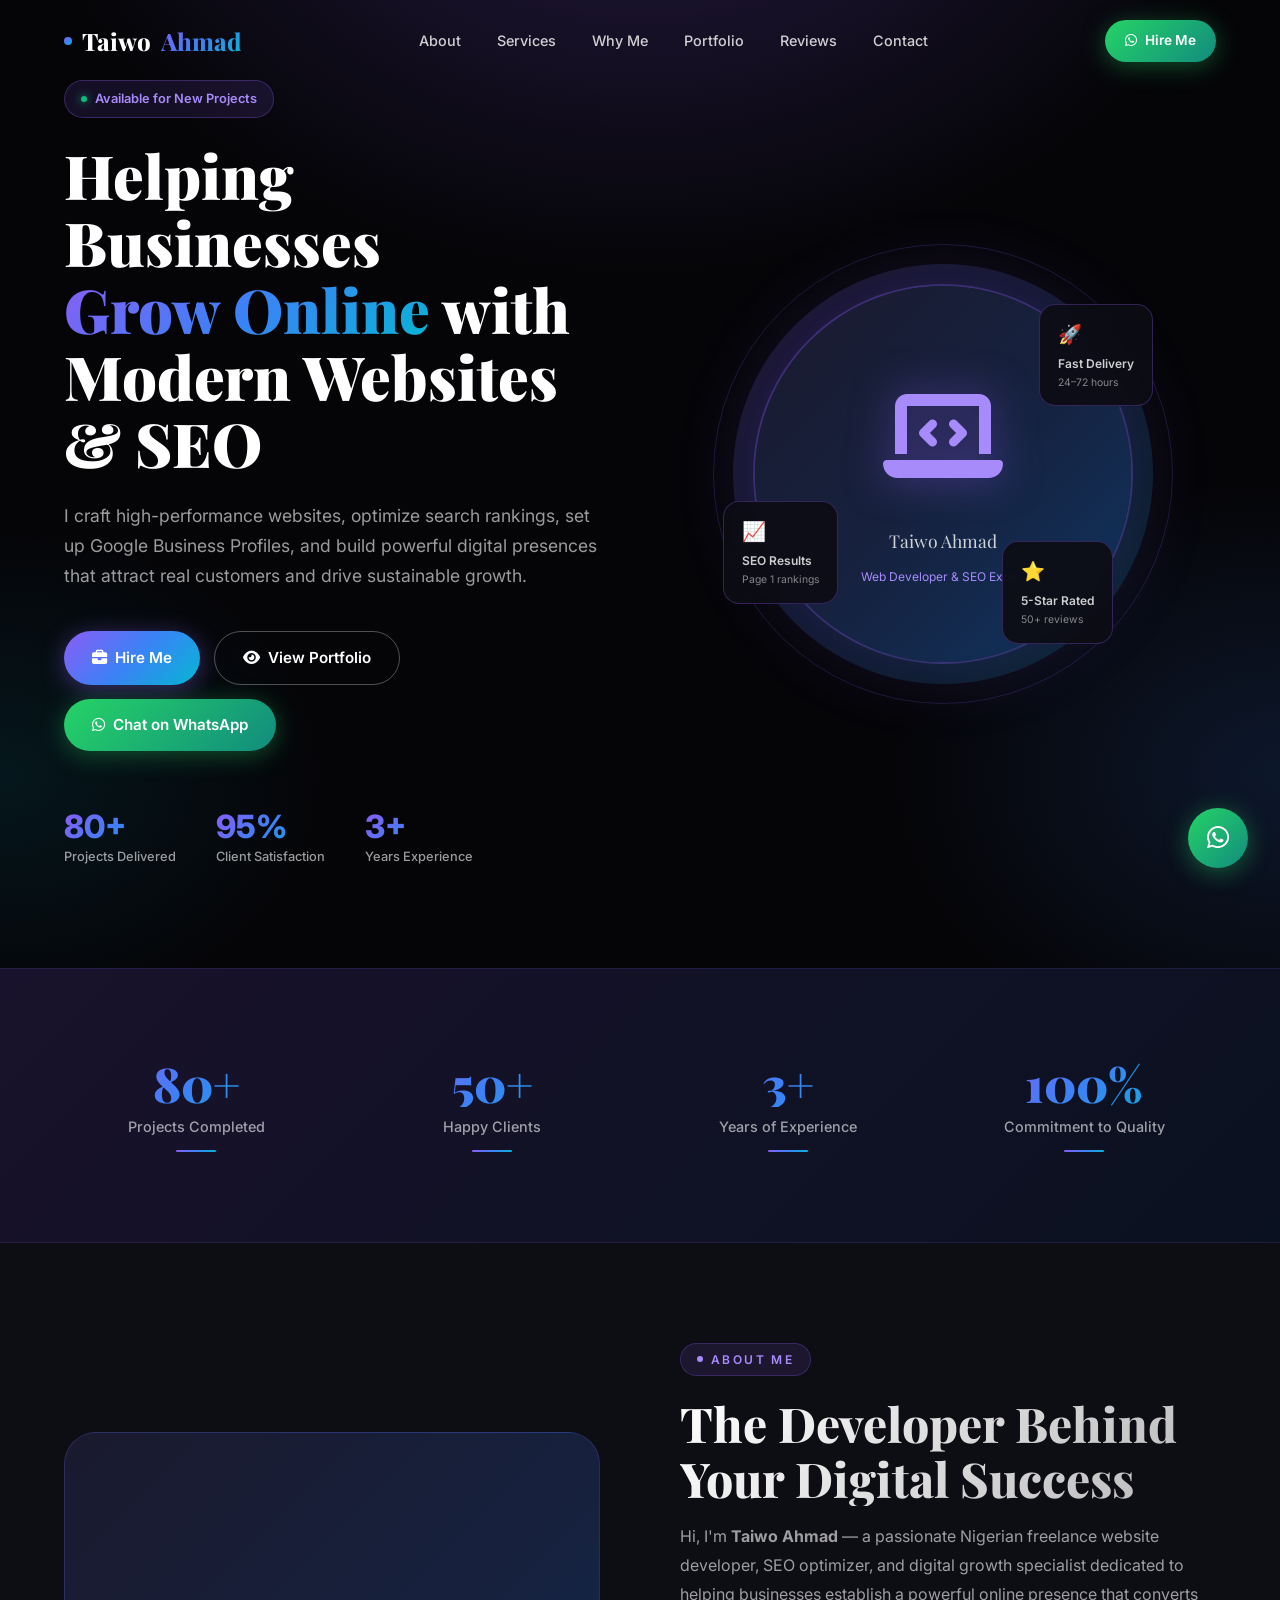
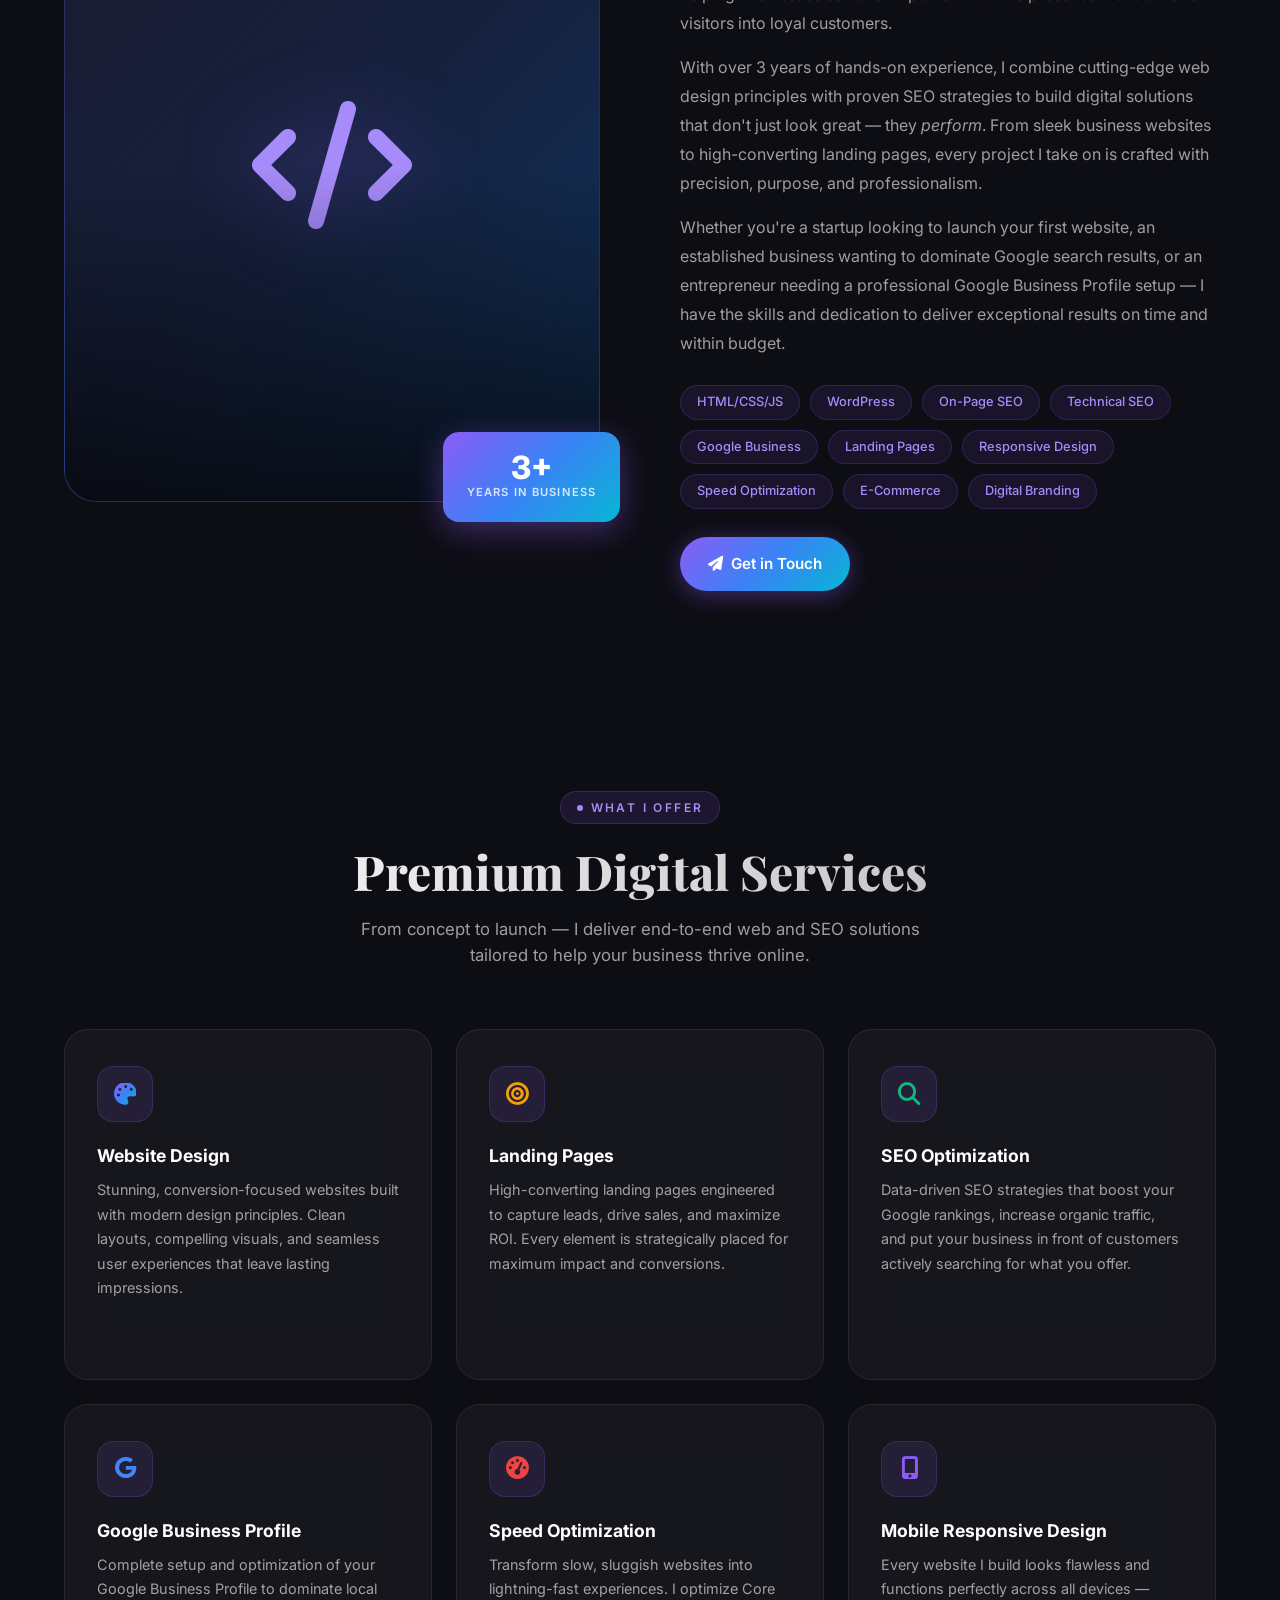
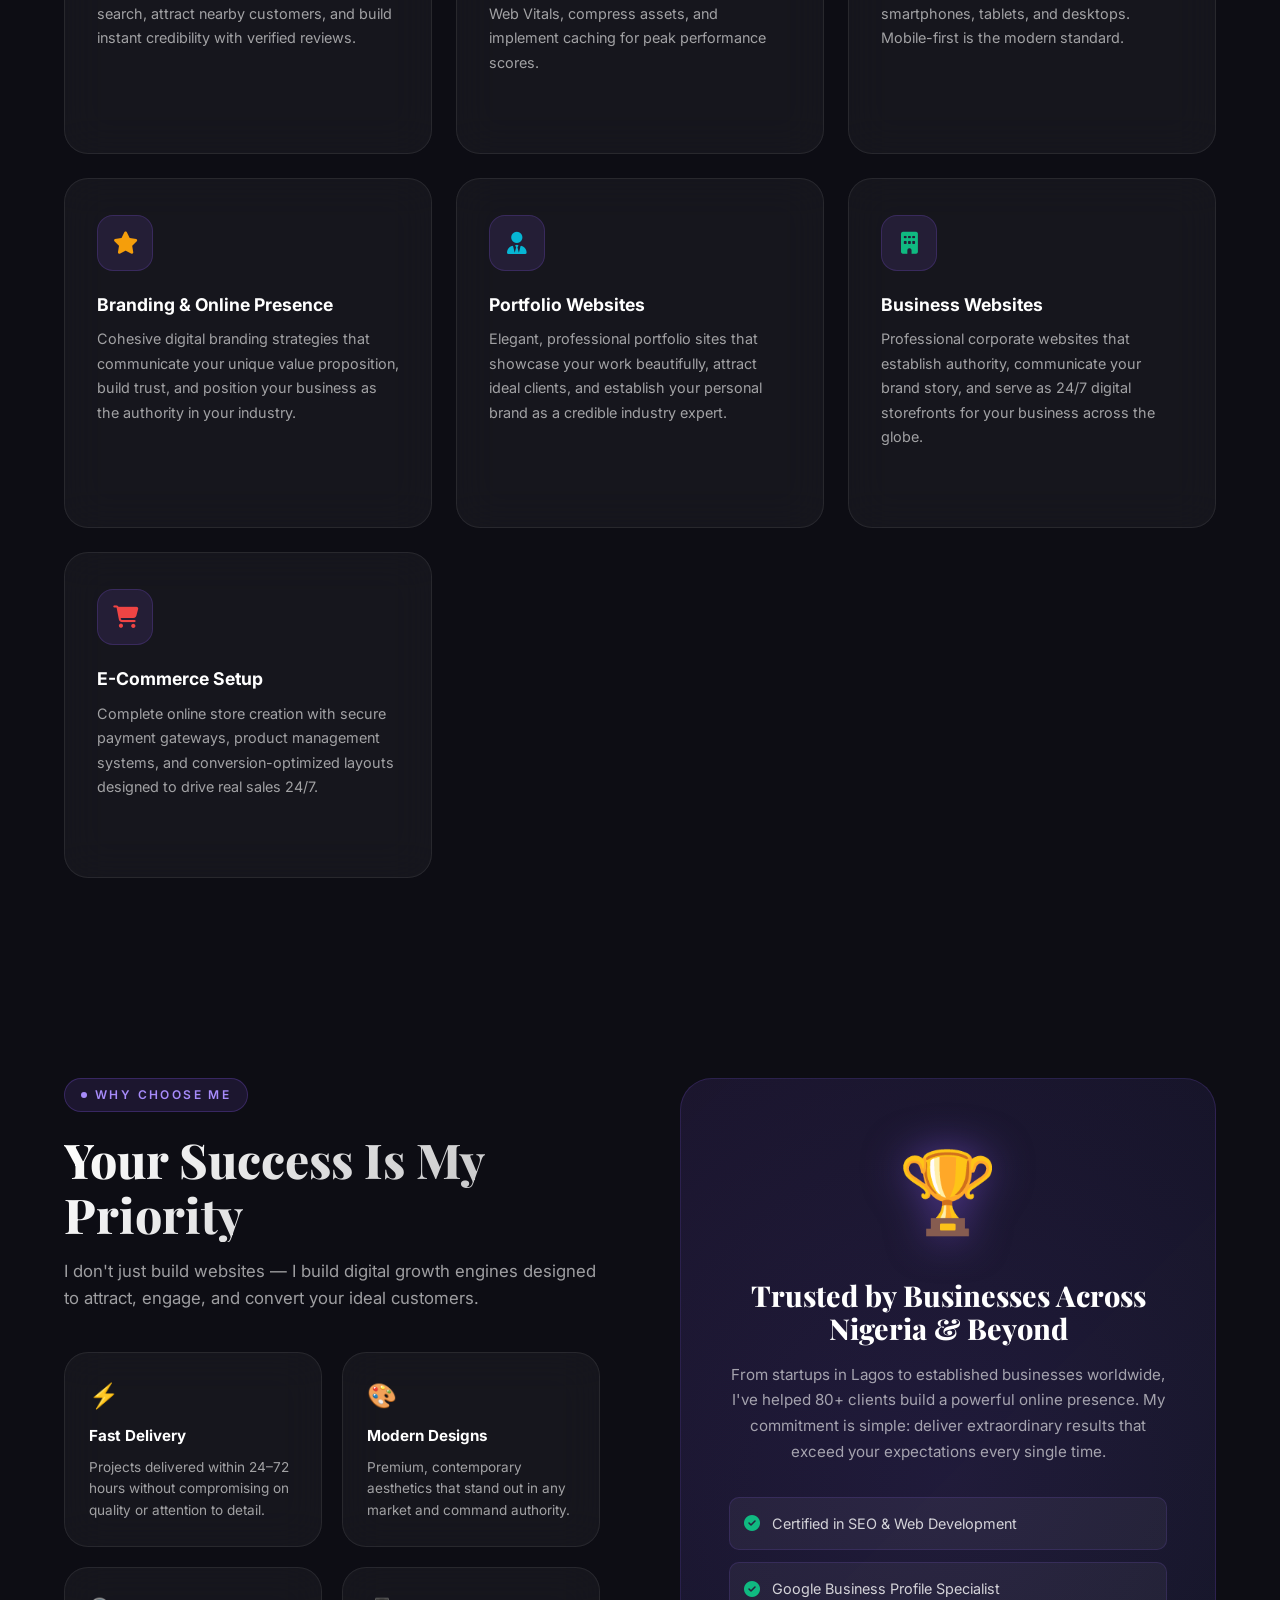
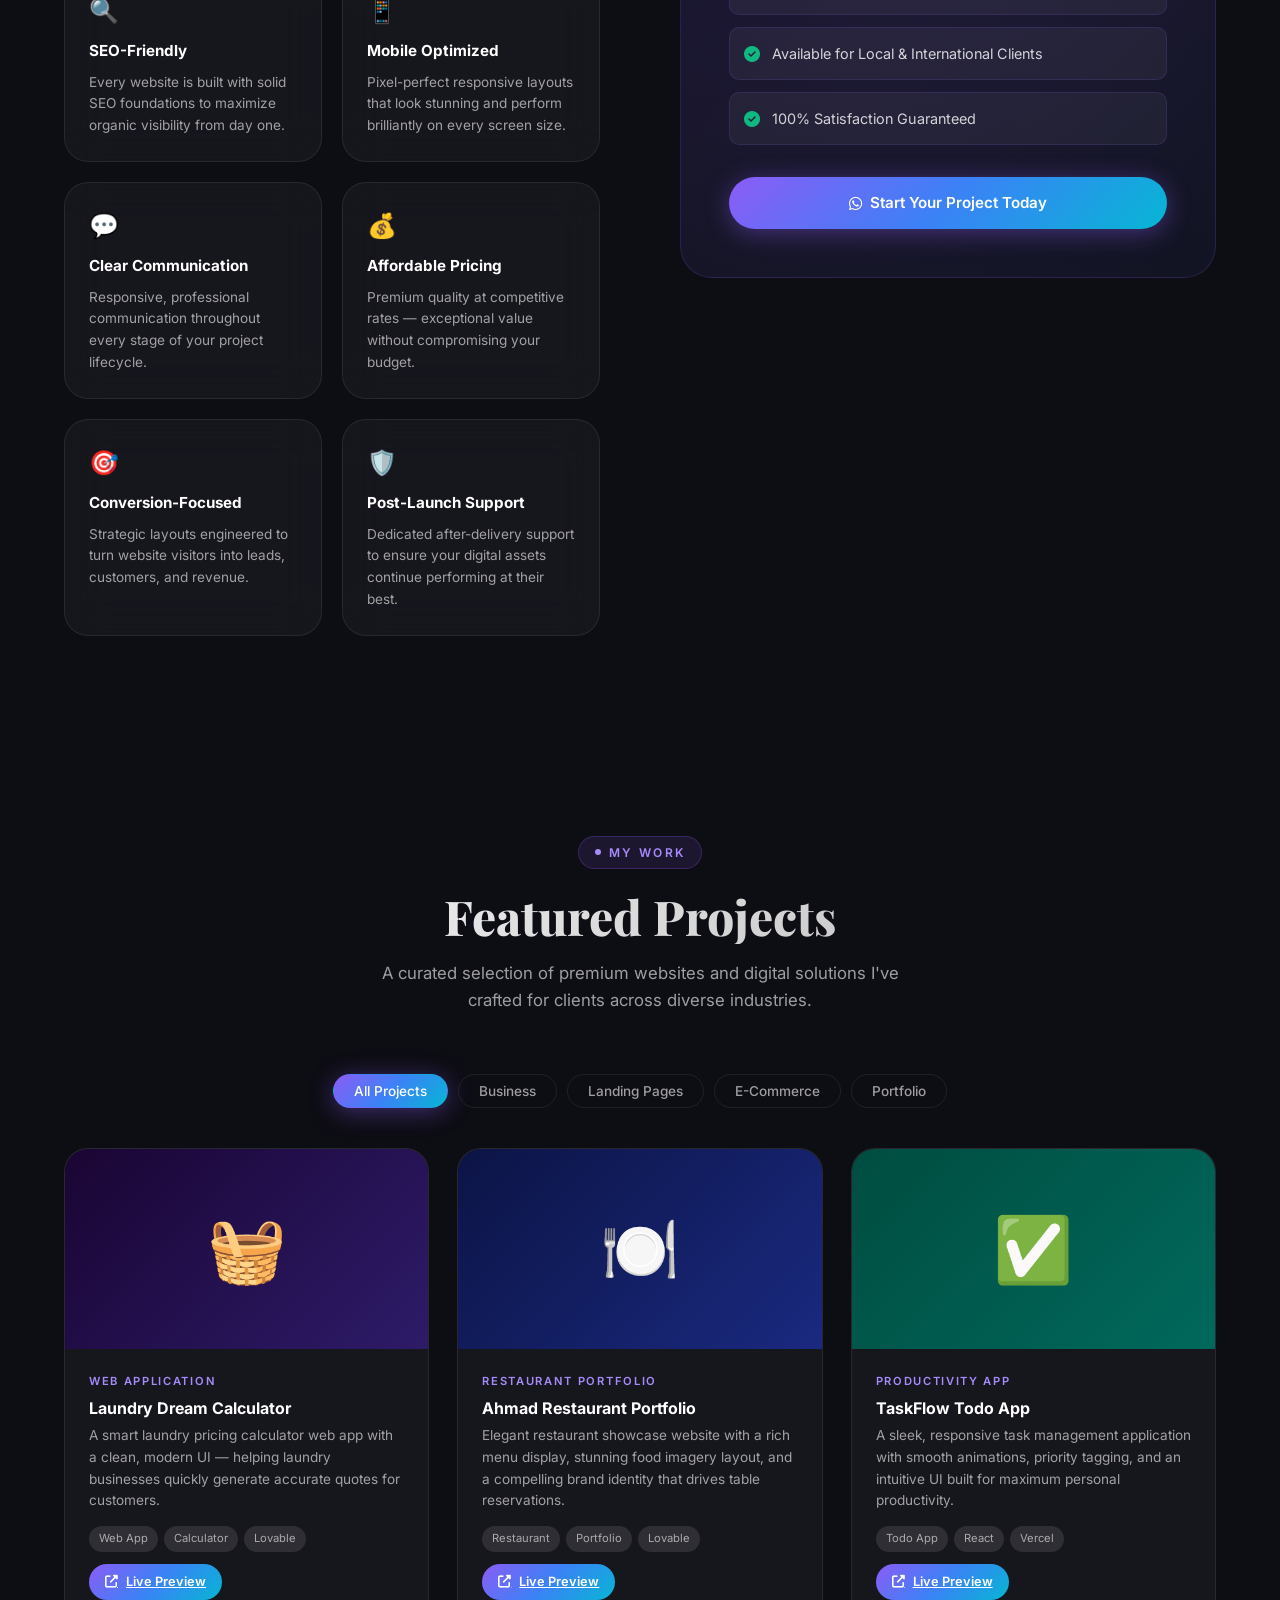
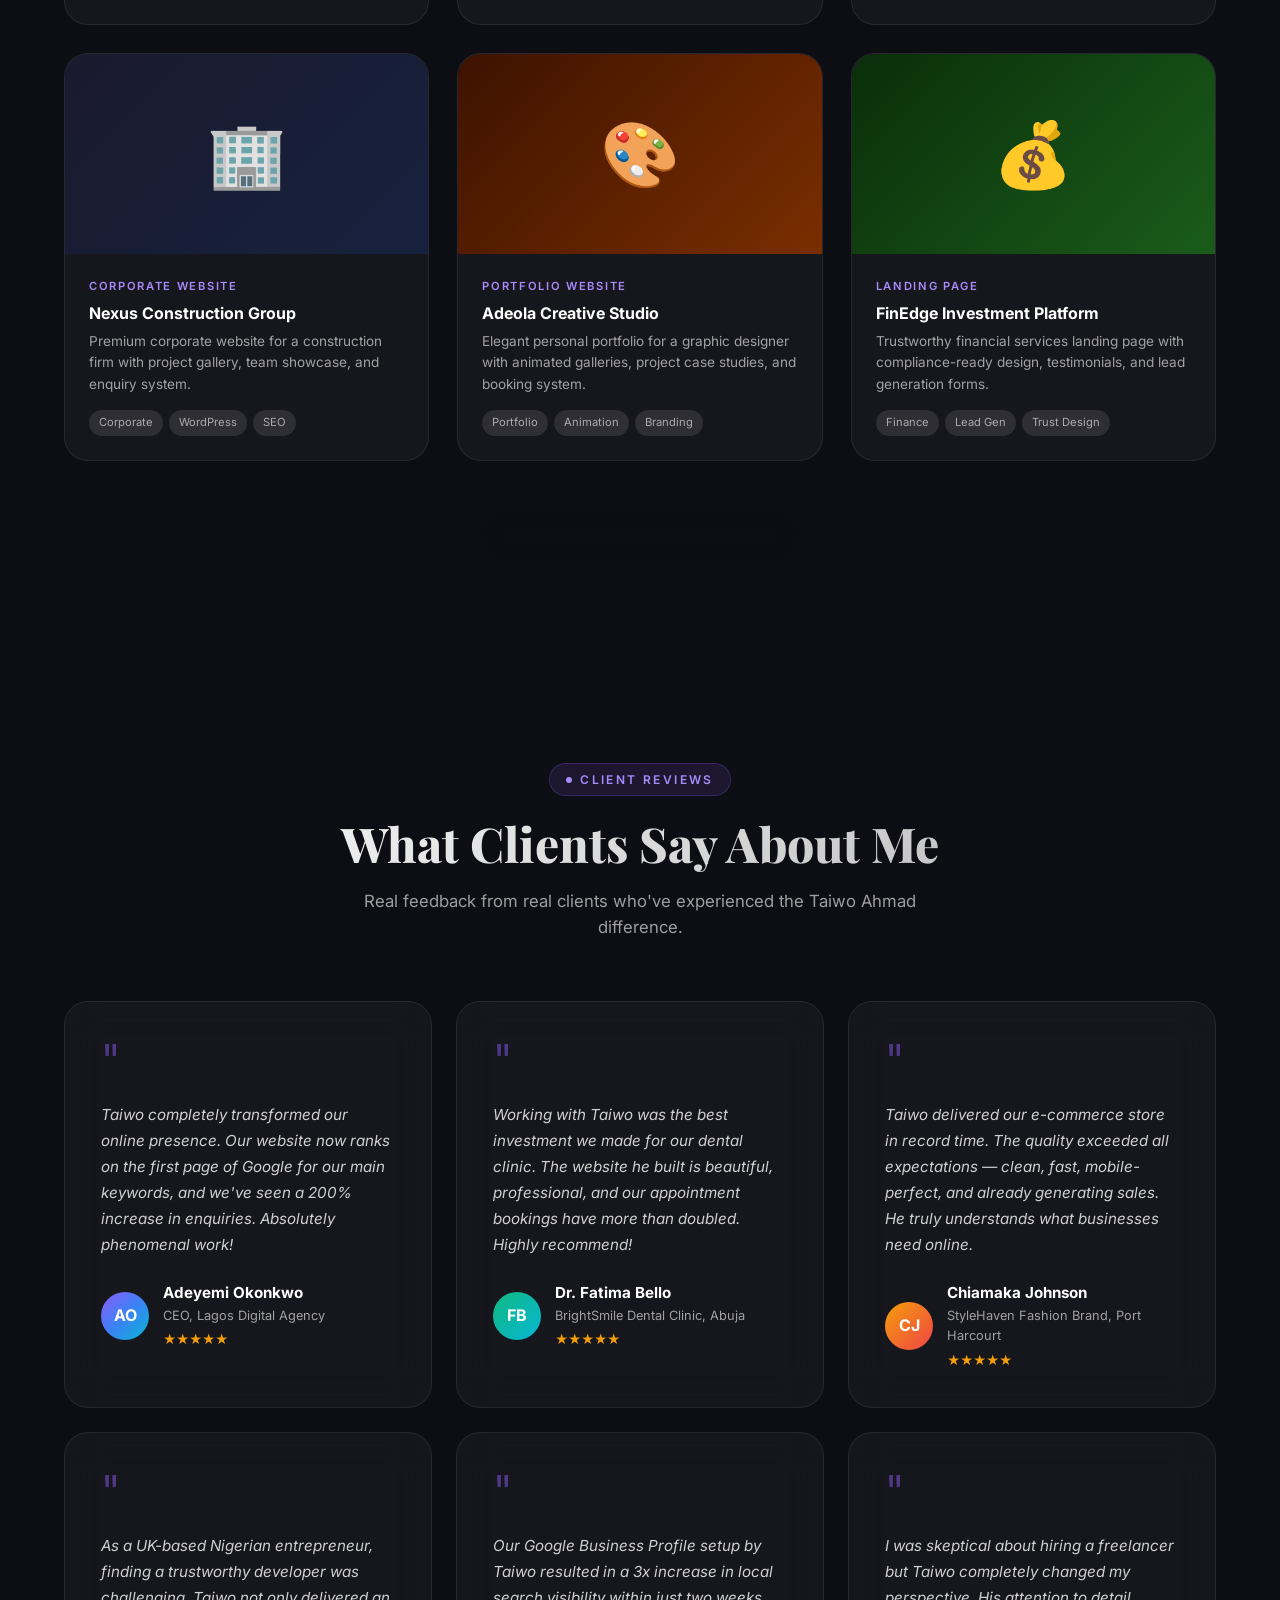
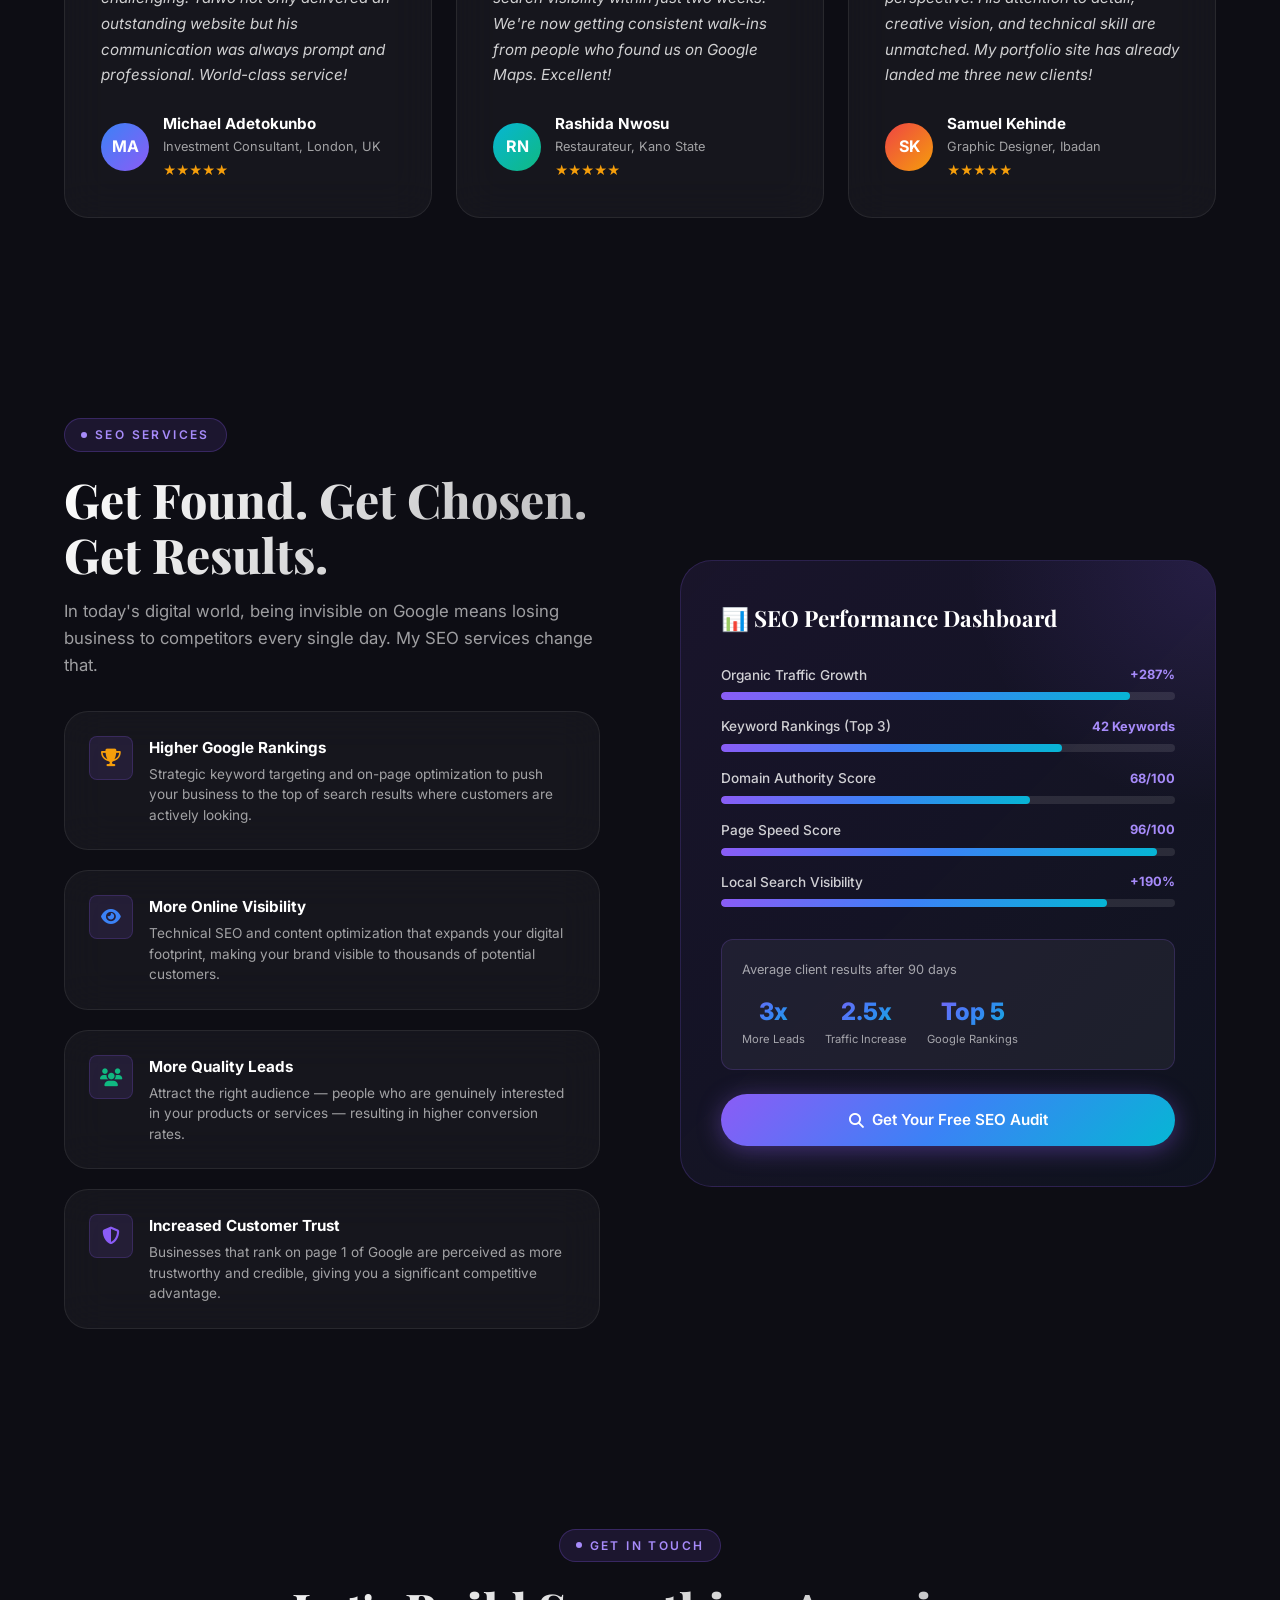
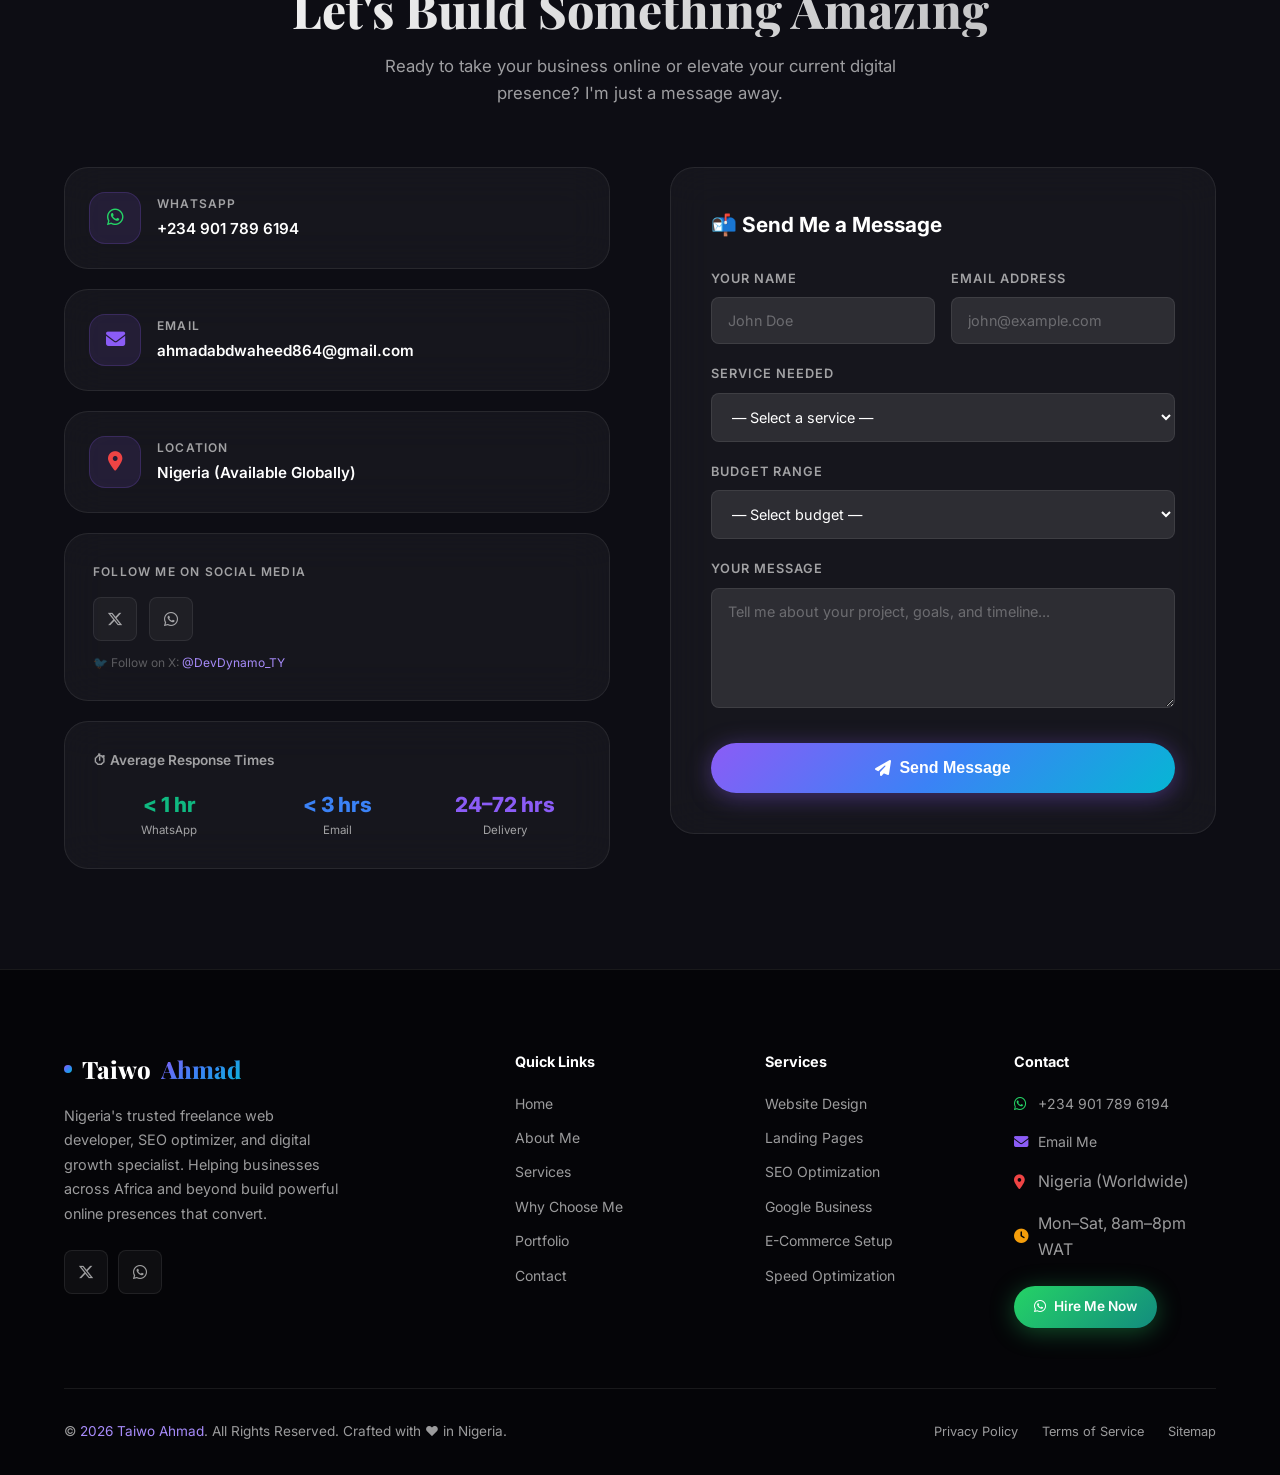
==== index.html @ 31cf9316 "Initial commit: Premium portfolio website for Taiwo Ahmad" ====
<!DOCTYPE html>
<html lang="en">
<head>
  <meta charset="UTF-8" />
  <meta name="viewport" content="width=device-width, initial-scale=1.0" />
  <title>Taiwo Ahmad | Web Developer & SEO Specialist | Nigeria</title>
  <meta name="description" content="Taiwo Ahmad is a professional Nigerian freelance website developer, SEO optimizer, and digital growth specialist helping businesses grow online with modern websites and proven SEO strategies." />
  <meta name="keywords" content="Nigerian web developer, SEO specialist Nigeria, website design Nigeria, Google Business setup, digital marketing Nigeria, freelance web designer, landing page designer" />
  <meta name="author" content="Taiwo Ahmad" />
  <meta property="og:title" content="Taiwo Ahmad | Web Developer & SEO Specialist" />
  <meta property="og:description" content="Helping Businesses Grow Online with Modern Websites & SEO. Expert in web design, SEO optimization, and digital growth." />
  <meta property="og:type" content="website" />
  <meta name="twitter:card" content="summary_large_image" />
  <meta name="twitter:title" content="Taiwo Ahmad | Web Developer & SEO Specialist" />
  <link rel="preconnect" href="https://fonts.googleapis.com" />
  <link rel="preconnect" href="https://fonts.gstatic.com" crossorigin />
  <link href="https://fonts.googleapis.com/css2?family=Inter:wght@300;400;500;600;700;800;900&family=Playfair+Display:wght@700;800;900&display=swap" rel="stylesheet" />
  <link rel="stylesheet" href="https://cdnjs.cloudflare.com/ajax/libs/font-awesome/6.5.0/css/all.min.css" />

  <style>
    /* ===== CSS RESET & VARIABLES ===== */
    *, *::before, *::after { box-sizing: border-box; margin: 0; padding: 0; }

    :root {
      --black: #050508;
      --deep-charcoal: #0d0d14;
      --charcoal: #13131e;
      --card-bg: rgba(255,255,255,0.04);
      --card-border: rgba(255,255,255,0.08);
      --white: #ffffff;
      --white-80: rgba(255,255,255,0.8);
      --white-60: rgba(255,255,255,0.6);
      --white-30: rgba(255,255,255,0.3);
      --white-10: rgba(255,255,255,0.1);
      --purple: #8b5cf6;
      --purple-light: #a78bfa;
      --blue: #3b82f6;
      --blue-light: #60a5fa;
      --cyan: #06b6d4;
      --green: #10b981;
      --gradient-primary: linear-gradient(135deg, #8b5cf6 0%, #3b82f6 50%, #06b6d4 100%);
      --gradient-dark: linear-gradient(135deg, #0d0d14 0%, #13131e 100%);
      --gradient-card: linear-gradient(135deg, rgba(139,92,246,0.1) 0%, rgba(59,130,246,0.05) 100%);
      --shadow-glow: 0 0 40px rgba(139,92,246,0.2);
      --shadow-card: 0 8px 32px rgba(0,0,0,0.4);
      --shadow-btn: 0 4px 24px rgba(139,92,246,0.4);
      --radius-sm: 8px;
      --radius-md: 16px;
      --radius-lg: 24px;
      --radius-xl: 32px;
      --transition: all 0.3s cubic-bezier(0.4,0,0.2,1);
      --transition-slow: all 0.6s cubic-bezier(0.4,0,0.2,1);
    }

    html { scroll-behavior: smooth; overflow-x: hidden; }

    body {
      font-family: 'Inter', sans-serif;
      background-color: var(--black);
      color: var(--white);
      line-height: 1.6;
      overflow-x: hidden;
    }

    ::-webkit-scrollbar { width: 6px; }
    ::-webkit-scrollbar-track { background: var(--black); }
    ::-webkit-scrollbar-thumb { background: var(--purple); border-radius: 3px; }

    h1, h2, h3, h4 { line-height: 1.15; }

    .section-label {
      display: inline-flex; align-items: center; gap: 8px;
      font-size: 0.75rem; font-weight: 600; letter-spacing: 0.2em;
      text-transform: uppercase; color: var(--purple-light);
      background: rgba(139,92,246,0.12); border: 1px solid rgba(139,92,246,0.25);
      padding: 6px 16px; border-radius: 100px; margin-bottom: 20px;
    }
    .section-label::before {
      content: ''; width: 6px; height: 6px; border-radius: 50%;
      background: var(--purple-light); display: inline-block; animation: pulse 2s infinite;
    }

    @keyframes pulse { 0%,100% { opacity: 1; } 50% { opacity: 0.4; } }

    .section-title {
      font-family: 'Playfair Display', serif;
      font-size: clamp(2rem, 4vw, 3rem);
      font-weight: 800;
      background: linear-gradient(135deg, #fff 0%, rgba(255,255,255,0.7) 100%);
      -webkit-background-clip: text; -webkit-text-fill-color: transparent;
      background-clip: text; margin-bottom: 16px;
    }
    .section-subtitle { color: var(--white-60); font-size: 1.05rem; max-width: 560px; }

    .gradient-text {
      background: var(--gradient-primary);
      -webkit-background-clip: text; -webkit-text-fill-color: transparent; background-clip: text;
    }

    .container { max-width: 1200px; margin: 0 auto; padding: 0 24px; }
    section { padding: 100px 0; }

    /* ===== BUTTONS ===== */
    .btn {
      display: inline-flex; align-items: center; gap: 8px;
      padding: 14px 28px; border-radius: 100px; font-weight: 600;
      font-size: 0.95rem; cursor: pointer; border: none;
      text-decoration: none; transition: var(--transition); white-space: nowrap;
    }
    .btn-primary {
      background: var(--gradient-primary); color: var(--white); box-shadow: var(--shadow-btn);
    }
    .btn-primary:hover { transform: translateY(-2px); box-shadow: 0 8px 32px rgba(139,92,246,0.5); }
    .btn-outline {
      background: transparent; color: var(--white);
      border: 1px solid var(--white-30); backdrop-filter: blur(10px);
    }
    .btn-outline:hover { background: var(--white-10); border-color: var(--white-60); transform: translateY(-2px); }
    .btn-whatsapp {
      background: linear-gradient(135deg, #25D366 0%, #128C7E 100%);
      color: var(--white); box-shadow: 0 4px 24px rgba(37,211,102,0.35);
    }
    .btn-whatsapp:hover { transform: translateY(-2px); box-shadow: 0 8px 32px rgba(37,211,102,0.5); }
    .btn-sm { padding: 10px 20px; font-size: 0.85rem; }

    /* ===== GLASSMORPHISM CARD ===== */
    .glass-card {
      background: var(--card-bg);
      border: 1px solid var(--card-border);
      backdrop-filter: blur(20px);
      -webkit-backdrop-filter: blur(20px);
      border-radius: var(--radius-lg);
      transition: var(--transition);
    }
    .glass-card:hover {
      background: rgba(255,255,255,0.07);
      border-color: rgba(139,92,246,0.3);
      box-shadow: 0 8px 40px rgba(0,0,0,0.4), 0 0 0 1px rgba(139,92,246,0.1);
      transform: translateY(-4px);
    }

    /* ===== SCROLL REVEAL ===== */
    .reveal {
      opacity: 0; transform: translateY(40px);
      transition: opacity 0.7s cubic-bezier(0.4,0,0.2,1), transform 0.7s cubic-bezier(0.4,0,0.2,1);
    }
    .reveal.visible { opacity: 1; transform: translateY(0); }
    .reveal-left { opacity: 0; transform: translateX(-40px); transition: opacity 0.7s ease, transform 0.7s ease; }
    .reveal-left.visible { opacity: 1; transform: translateX(0); }
    .reveal-right { opacity: 0; transform: translateX(40px); transition: opacity 0.7s ease, transform 0.7s ease; }
    .reveal-right.visible { opacity: 1; transform: translateX(0); }

    /* ===================================
       NAVIGATION
    =================================== */
    #navbar {
      position: fixed; top: 0; left: 0; right: 0; z-index: 1000;
      transition: var(--transition);
    }
    #navbar.scrolled {
      background: rgba(5,5,8,0.92);
      backdrop-filter: blur(20px); -webkit-backdrop-filter: blur(20px);
      border-bottom: 1px solid var(--card-border);
      box-shadow: 0 4px 32px rgba(0,0,0,0.4);
    }
    .nav-inner {
      display: flex; align-items: center; justify-content: space-between; padding: 20px 0;
    }
    .nav-logo {
      font-family: 'Playfair Display', serif; font-weight: 800;
      font-size: 1.5rem; text-decoration: none; color: var(--white);
      display: flex; align-items: center; gap: 10px;
    }
    .nav-logo span { background: var(--gradient-primary); -webkit-background-clip: text; -webkit-text-fill-color: transparent; background-clip: text; }
    .nav-logo-dot { width: 8px; height: 8px; border-radius: 50%; background: var(--gradient-primary); animation: pulse 2s infinite; flex-shrink: 0; }
    .nav-links { display: flex; align-items: center; gap: 36px; list-style: none; }
    .nav-links a { color: var(--white-80); text-decoration: none; font-weight: 500; font-size: 0.9rem; transition: var(--transition); }
    .nav-links a:hover { color: var(--white); }
    .nav-cta { display: flex; align-items: center; gap: 12px; }
    .hamburger { display: none; flex-direction: column; gap: 5px; cursor: pointer; padding: 4px; background: none; border: none; }
    .hamburger span { display: block; width: 24px; height: 2px; background: var(--white); border-radius: 2px; transition: var(--transition); }
    .mobile-menu {
      display: none; position: fixed; inset: 0; z-index: 999;
      background: rgba(5,5,8,0.98); backdrop-filter: blur(20px);
      flex-direction: column; align-items: center; justify-content: center; gap: 32px;
    }
    .mobile-menu.open { display: flex; }
    .mobile-menu a { color: var(--white); text-decoration: none; font-size: 1.5rem; font-weight: 600; }
    .mobile-menu-close {
      position: absolute; top: 24px; right: 24px; font-size: 1.5rem;
      cursor: pointer; color: var(--white-60); background: none; border: none; color: var(--white-60);
    }

    /* ===================================
       HERO SECTION
    =================================== */
    #hero {
      min-height: 100vh; display: flex; align-items: center;
      position: relative; overflow: hidden; padding-top: 80px;
    }
    .hero-bg {
      position: absolute; inset: 0; z-index: 0;
      background:
        radial-gradient(ellipse 80% 80% at 50% -20%, rgba(139,92,246,0.25) 0%, transparent 60%),
        radial-gradient(ellipse 60% 60% at 100% 80%, rgba(59,130,246,0.15) 0%, transparent 50%),
        radial-gradient(ellipse 50% 50% at 0% 80%, rgba(6,182,212,0.1) 0%, transparent 50%);
    }
    .hero-grid {
      display: grid; grid-template-columns: 1fr 1fr; gap: 60px;
      align-items: center; position: relative; z-index: 1;
    }
    .hero-badge {
      display: inline-flex; align-items: center; gap: 8px;
      background: rgba(139,92,246,0.12); border: 1px solid rgba(139,92,246,0.3);
      border-radius: 100px; padding: 8px 16px; font-size: 0.8rem;
      font-weight: 600; color: var(--purple-light); margin-bottom: 24px;
      animation: fadeInDown 0.8s ease both;
    }
    .hero-badge .dot { width: 6px; height: 6px; border-radius: 50%; background: #10b981; box-shadow: 0 0 8px #10b981; animation: pulse 2s infinite; }
    .hero-title {
      font-family: 'Playfair Display', serif; font-weight: 900;
      font-size: clamp(2.4rem, 5vw, 3.8rem); line-height: 1.1;
      margin-bottom: 24px; animation: fadeInUp 0.8s ease 0.2s both;
    }
    .hero-subtitle {
      color: var(--white-60); font-size: 1.1rem; line-height: 1.7;
      margin-bottom: 40px; animation: fadeInUp 0.8s ease 0.4s both;
    }
    .hero-btns { display: flex; flex-wrap: wrap; gap: 14px; animation: fadeInUp 0.8s ease 0.6s both; }
    .hero-stats { display: flex; gap: 40px; margin-top: 60px; animation: fadeInUp 0.8s ease 0.8s both; }
    .stat-item { text-align: left; }
    .stat-number { font-size: 2rem; font-weight: 800; background: var(--gradient-primary); -webkit-background-clip: text; -webkit-text-fill-color: transparent; background-clip: text; line-height: 1; }
    .stat-label { color: var(--white-60); font-size: 0.8rem; font-weight: 500; margin-top: 4px; }

    .hero-visual { position: relative; display: flex; align-items: center; justify-content: center; animation: fadeInRight 0.8s ease 0.4s both; }
    .hero-avatar-wrap { position: relative; width: 380px; height: 380px; }
    .hero-avatar-ring { position: absolute; inset: -20px; border-radius: 50%; background: var(--gradient-primary); opacity: 0.15; animation: rotate 8s linear infinite; }
    .hero-avatar-ring-2 { position: absolute; inset: -40px; border-radius: 50%; border: 1px solid rgba(139,92,246,0.2); animation: rotate 12s linear infinite reverse; }
    .hero-avatar {
      width: 380px; height: 380px; border-radius: 50%;
      background: var(--gradient-card); border: 2px solid rgba(139,92,246,0.3);
      display: flex; align-items: center; justify-content: center;
      overflow: hidden; position: relative; box-shadow: 0 0 80px rgba(139,92,246,0.2);
    }
    .hero-avatar-inner {
      width: 100%; height: 100%;
      background: linear-gradient(135deg, #1a1a2e 0%, #16213e 50%, #0f3460 100%);
      display: flex; flex-direction: column; align-items: center; justify-content: center; gap: 12px;
    }
    .avatar-icon { font-size: 6rem; color: var(--purple-light); filter: drop-shadow(0 0 20px rgba(139,92,246,0.5)); }
    .avatar-name { font-family: 'Playfair Display', serif; font-size: 1.1rem; color: var(--white-80); text-align: center; }
    .avatar-title-small { font-size: 0.75rem; color: var(--purple-light); }
    .hero-card {
      position: absolute; background: rgba(13,13,20,0.92);
      border: 1px solid rgba(139,92,246,0.3); border-radius: var(--radius-md);
      padding: 14px 18px; backdrop-filter: blur(20px);
    }
    .hero-card-1 { top: 20px; right: -20px; animation: float 3s ease-in-out infinite; }
    .hero-card-2 { bottom: 60px; left: -30px; animation: float 3s ease-in-out infinite 1s; }
    .hero-card-3 { bottom: 20px; right: 20px; animation: float 3s ease-in-out infinite 0.5s; }
    .hero-card-icon { font-size: 1.2rem; margin-bottom: 4px; }
    .hero-card-text { font-size: 0.75rem; font-weight: 600; color: var(--white-80); }
    .hero-card-sub { font-size: 0.65rem; color: rgba(255,255,255,0.5); margin-top: 2px; }

    @keyframes rotate { from { transform: rotate(0deg); } to { transform: rotate(360deg); } }
    @keyframes float { 0%,100% { transform: translateY(0); } 50% { transform: translateY(-10px); } }
    @keyframes fadeInDown { from { opacity: 0; transform: translateY(-20px); } to { opacity: 1; transform: translateY(0); } }
    @keyframes fadeInUp { from { opacity: 0; transform: translateY(20px); } to { opacity: 1; transform: translateY(0); } }
    @keyframes fadeInRight { from { opacity: 0; transform: translateX(30px); } to { opacity: 1; transform: translateX(0); } }

    /* ===================================
       ABOUT SECTION
    =================================== */
    #about { background: var(--deep-charcoal); }
    .about-grid { display: grid; grid-template-columns: 1fr 1fr; gap: 80px; align-items: center; }
    .about-image-wrap { position: relative; }
    .about-image {
      width: 100%; aspect-ratio: 4/5; border-radius: var(--radius-xl);
      background: linear-gradient(135deg, #1a1a2e 0%, #16213e 50%, #0f3460 100%);
      border: 1px solid rgba(139,92,246,0.2);
      display: flex; align-items: center; justify-content: center;
      position: relative; overflow: hidden;
    }
    .about-image-icon { font-size: 8rem; color: var(--purple-light); filter: drop-shadow(0 0 40px rgba(139,92,246,0.4)); }
    .about-image-overlay { position: absolute; inset: 0; background: linear-gradient(to top, rgba(5,5,8,0.8) 0%, transparent 50%); }
    .about-floating-badge {
      position: absolute; bottom: -20px; right: -20px;
      background: var(--gradient-primary); border-radius: var(--radius-md);
      padding: 20px 24px; text-align: center; box-shadow: 0 8px 32px rgba(139,92,246,0.4);
    }
    .about-floating-badge .num { font-size: 2rem; font-weight: 800; color: #fff; line-height: 1; }
    .about-floating-badge .lbl { font-size: 0.7rem; font-weight: 600; color: rgba(255,255,255,0.8); text-transform: uppercase; letter-spacing: 0.1em; }
    .about-text { color: var(--white-60); font-size: 1rem; line-height: 1.8; margin-bottom: 16px; }
    .about-skills { display: flex; flex-wrap: wrap; gap: 10px; margin: 28px 0; }
    .skill-tag {
      background: rgba(139,92,246,0.1); border: 1px solid rgba(139,92,246,0.2);
      color: var(--purple-light); font-size: 0.8rem; font-weight: 500;
      padding: 6px 16px; border-radius: 100px; transition: var(--transition);
    }
    .skill-tag:hover { background: rgba(139,92,246,0.2); }

    /* ===================================
       SERVICES SECTION
    =================================== */
    #services {}
    .services-header { text-align: center; margin-bottom: 60px; }
    .services-header .section-subtitle { margin: 0 auto; }
    .services-grid { display: grid; grid-template-columns: repeat(auto-fill, minmax(300px, 1fr)); gap: 24px; }
    .service-card { padding: 36px 32px; position: relative; overflow: hidden; cursor: default; }
    .service-card::before { content: ''; position: absolute; top: 0; left: 0; right: 0; height: 2px; background: var(--gradient-primary); opacity: 0; transition: var(--transition); }
    .service-card:hover::before { opacity: 1; }
    .service-icon {
      width: 56px; height: 56px; border-radius: var(--radius-md);
      background: rgba(139,92,246,0.12); border: 1px solid rgba(139,92,246,0.2);
      display: flex; align-items: center; justify-content: center;
      font-size: 1.4rem; margin-bottom: 24px; transition: var(--transition);
    }
    .service-card:hover .service-icon { background: rgba(139,92,246,0.25); transform: scale(1.1); }
    .service-title { font-size: 1.1rem; font-weight: 700; margin-bottom: 12px; }
    .service-desc { color: var(--white-60); font-size: 0.9rem; line-height: 1.7; }
    .service-arrow { margin-top: 20px; font-size: 0.85rem; color: var(--purple-light); display: flex; align-items: center; gap: 6px; opacity: 0; transition: var(--transition); transform: translateX(-8px); }
    .service-card:hover .service-arrow { opacity: 1; transform: translateX(0); }

    /* ===================================
       WHY CHOOSE ME
    =================================== */
    #why { background: var(--deep-charcoal); }
    .why-grid { display: grid; grid-template-columns: 1fr 1fr; gap: 80px; align-items: start; }
    .why-features { display: grid; grid-template-columns: 1fr 1fr; gap: 20px; }
    .why-feature { padding: 24px; display: flex; flex-direction: column; gap: 12px; }
    .why-feature-icon { font-size: 1.5rem; }
    .why-feature-title { font-size: 0.95rem; font-weight: 700; }
    .why-feature-desc { color: var(--white-60); font-size: 0.85rem; line-height: 1.6; }
    .why-big-card {
      background: var(--gradient-card); border: 1px solid rgba(139,92,246,0.2);
      border-radius: var(--radius-xl); padding: 48px; text-align: center;
      position: relative; overflow: hidden;
    }
    .why-big-card::before { content: ''; position: absolute; top: -50%; left: -50%; width: 200%; height: 200%; background: radial-gradient(circle, rgba(139,92,246,0.1) 0%, transparent 60%); animation: rotate 10s linear infinite; }
    .why-big-icon { font-size: 5rem; margin-bottom: 24px; position: relative; z-index: 1; filter: drop-shadow(0 0 20px rgba(139,92,246,0.5)); }
    .why-big-title { font-family: 'Playfair Display', serif; font-size: 1.8rem; font-weight: 800; margin-bottom: 16px; position: relative; z-index: 1; }
    .why-big-text { color: var(--white-60); font-size: 0.95rem; line-height: 1.7; position: relative; z-index: 1; }
    .trust-check { display: flex; align-items: center; gap: 12px; padding: 14px; background: rgba(255,255,255,0.05); border-radius: 10px; border: 1px solid rgba(139,92,246,0.15); }
    .trust-check span { font-size: 0.9rem; color: var(--white-80); }

    /* ===================================
       COUNTERS
    =================================== */
    #counters {
      background: linear-gradient(135deg, rgba(139,92,246,0.15) 0%, rgba(59,130,246,0.1) 100%);
      border-top: 1px solid rgba(139,92,246,0.15); border-bottom: 1px solid rgba(139,92,246,0.15);
      padding: 70px 0;
    }
    .counters-grid { display: grid; grid-template-columns: repeat(4, 1fr); gap: 32px; text-align: center; }
    .counter-item { padding: 20px; }
    .counter-number { font-family: 'Playfair Display', serif; font-size: 3rem; font-weight: 900; background: var(--gradient-primary); -webkit-background-clip: text; -webkit-text-fill-color: transparent; background-clip: text; line-height: 1; }
    .counter-label { color: var(--white-60); font-size: 0.9rem; margin-top: 8px; font-weight: 500; }
    .counter-divider { width: 40px; height: 2px; background: var(--gradient-primary); margin: 12px auto 0; border-radius: 2px; }

    /* ===================================
       PORTFOLIO SECTION
    =================================== */
    #portfolio {}
    .portfolio-header { text-align: center; margin-bottom: 60px; }
    .portfolio-header .section-subtitle { margin: 0 auto; }
    .portfolio-filter { display: flex; flex-wrap: wrap; gap: 10px; justify-content: center; margin-bottom: 40px; }
    .filter-btn { padding: 8px 20px; border-radius: 100px; font-size: 0.85rem; font-weight: 500; cursor: pointer; border: 1px solid var(--card-border); background: transparent; color: var(--white-60); transition: var(--transition); font-family: 'Inter', sans-serif; }
    .filter-btn.active, .filter-btn:hover { background: var(--gradient-primary); color: var(--white); border-color: transparent; box-shadow: var(--shadow-btn); }
    .portfolio-grid { display: grid; grid-template-columns: repeat(auto-fill, minmax(340px, 1fr)); gap: 28px; }
    .portfolio-card { border-radius: var(--radius-lg); overflow: hidden; border: 1px solid var(--card-border); background: var(--card-bg); transition: var(--transition); cursor: pointer; }
    .portfolio-card:hover { transform: translateY(-6px); border-color: rgba(139,92,246,0.3); box-shadow: 0 16px 48px rgba(0,0,0,0.5); }
    .portfolio-thumb { width: 100%; height: 200px; position: relative; overflow: hidden; }
    .portfolio-thumb-inner { width: 100%; height: 100%; display: flex; align-items: center; justify-content: center; font-size: 4rem; position: relative; }
    .portfolio-overlay { position: absolute; inset: 0; background: rgba(5,5,8,0.8); display: flex; align-items: center; justify-content: center; opacity: 0; transition: var(--transition); }
    .portfolio-card:hover .portfolio-overlay { opacity: 1; }
    .portfolio-view-btn { background: var(--gradient-primary); color: var(--white); padding: 10px 24px; border-radius: 100px; font-weight: 600; font-size: 0.85rem; display: flex; align-items: center; gap: 8px; }
    .portfolio-info { padding: 24px; }
    .portfolio-cat { font-size: 0.7rem; font-weight: 600; letter-spacing: 0.15em; text-transform: uppercase; color: var(--purple-light); margin-bottom: 8px; }
    .portfolio-name { font-size: 1rem; font-weight: 700; margin-bottom: 8px; }
    .portfolio-desc { color: var(--white-60); font-size: 0.85rem; }
    .portfolio-tags { display: flex; flex-wrap: wrap; gap: 6px; margin-top: 14px; }
    .portfolio-tag { font-size: 0.7rem; padding: 4px 10px; background: var(--white-10); border-radius: 100px; color: var(--white-60); }
    .pc-purple { background: linear-gradient(135deg, #1a0533 0%, #2d1b69 100%); }
    .pc-blue { background: linear-gradient(135deg, #0c1445 0%, #1a2980 100%); }
    .pc-teal { background: linear-gradient(135deg, #004d40 0%, #00695c 100%); }
    .pc-dark { background: linear-gradient(135deg, #1a1a2e 0%, #16213e 100%); }
    .pc-orange { background: linear-gradient(135deg, #3d1200 0%, #7a2e00 100%); }
    .pc-green { background: linear-gradient(135deg, #0a2e0a 0%, #1a5c1a 100%); }

    /* ===================================
       TESTIMONIALS
    =================================== */
    #testimonials { background: var(--deep-charcoal); }
    .testimonials-header { text-align: center; margin-bottom: 60px; }
    .testimonials-grid { display: grid; grid-template-columns: repeat(auto-fill, minmax(320px, 1fr)); gap: 24px; }
    .testimonial-card { padding: 36px; position: relative; }
    .testimonial-quote { font-size: 3rem; color: var(--purple); line-height: 1; margin-bottom: 16px; opacity: 0.5; }
    .testimonial-text { color: var(--white-80); font-size: 0.95rem; line-height: 1.7; font-style: italic; margin-bottom: 24px; }
    .testimonial-author { display: flex; align-items: center; gap: 14px; }
    .testimonial-avatar { width: 48px; height: 48px; border-radius: 50%; background: var(--gradient-primary); display: flex; align-items: center; justify-content: center; font-weight: 700; font-size: 1rem; flex-shrink: 0; }
    .testimonial-name { font-weight: 700; font-size: 0.95rem; }
    .testimonial-role { color: var(--white-60); font-size: 0.8rem; }
    .testimonial-stars { color: #f59e0b; font-size: 0.8rem; margin-top: 4px; }

    /* ===================================
       SEO SECTION
    =================================== */
    #seo {}
    .seo-grid { display: grid; grid-template-columns: 1fr 1fr; gap: 80px; align-items: center; }
    .seo-benefits { display: flex; flex-direction: column; gap: 20px; margin-top: 32px; }
    .seo-benefit { display: flex; align-items: flex-start; gap: 16px; padding: 24px; }
    .seo-benefit-icon { width: 44px; height: 44px; border-radius: var(--radius-sm); background: rgba(139,92,246,0.12); border: 1px solid rgba(139,92,246,0.2); display: flex; align-items: center; justify-content: center; font-size: 1.1rem; flex-shrink: 0; }
    .seo-benefit-title { font-weight: 700; font-size: 0.95rem; margin-bottom: 4px; }
    .seo-benefit-desc { color: var(--white-60); font-size: 0.85rem; line-height: 1.5; }
    .seo-visual { position: relative; padding: 40px; background: var(--gradient-card); border: 1px solid rgba(139,92,246,0.2); border-radius: var(--radius-xl); overflow: hidden; }
    .seo-visual::before { content: ''; position: absolute; top: -50%; right: -50%; width: 100%; height: 100%; background: radial-gradient(circle, rgba(139,92,246,0.15) 0%, transparent 60%); }
    .seo-rank-bars { display: flex; flex-direction: column; gap: 16px; position: relative; z-index: 1; }
    .rank-bar-item { display: flex; flex-direction: column; gap: 6px; }
    .rank-bar-header { display: flex; justify-content: space-between; align-items: center; }
    .rank-bar-label { font-size: 0.85rem; font-weight: 500; color: var(--white-80); }
    .rank-bar-value { font-size: 0.8rem; font-weight: 700; color: var(--purple-light); }
    .rank-bar-track { height: 8px; background: var(--white-10); border-radius: 100px; overflow: hidden; }
    .rank-bar-fill { height: 100%; border-radius: 100px; background: var(--gradient-primary); transition: width 1.5s cubic-bezier(0.4,0,0.2,1); }
    .seo-visual-title { font-family: 'Playfair Display', serif; font-size: 1.4rem; font-weight: 700; margin-bottom: 28px; position: relative; z-index: 1; }

    /* ===================================
       CONTACT SECTION
    =================================== */
    #contact { background: var(--deep-charcoal); }
    .contact-grid { display: grid; grid-template-columns: 1fr 1fr; gap: 60px; }
    .contact-info { display: flex; flex-direction: column; gap: 20px; }
    .contact-item { display: flex; align-items: center; gap: 16px; padding: 24px; }
    .contact-item-icon { width: 52px; height: 52px; border-radius: var(--radius-md); background: rgba(139,92,246,0.12); border: 1px solid rgba(139,92,246,0.2); display: flex; align-items: center; justify-content: center; font-size: 1.2rem; flex-shrink: 0; }
    .contact-item-label { font-size: 0.75rem; font-weight: 600; letter-spacing: 0.1em; text-transform: uppercase; color: var(--white-60); margin-bottom: 4px; }
    .contact-item-value { font-weight: 600; font-size: 0.95rem; }
    .contact-item-value a { color: var(--white); text-decoration: none; transition: var(--transition); }
    .contact-item-value a:hover { color: var(--purple-light); }
    .contact-socials { display: flex; gap: 12px; flex-wrap: wrap; margin-top: 8px; }
    .social-btn { width: 44px; height: 44px; border-radius: var(--radius-sm); border: 1px solid var(--card-border); background: var(--card-bg); display: flex; align-items: center; justify-content: center; color: var(--white-60); font-size: 1rem; cursor: pointer; transition: var(--transition); text-decoration: none; }
    .social-btn:hover { background: var(--white-10); border-color: var(--purple); color: var(--white); transform: translateY(-3px); }
    .social-btn.fb:hover { background: rgba(24,119,242,0.2); border-color: #1877f2; color: #1877f2; }
    .social-btn.ig:hover { background: rgba(225,48,108,0.2); border-color: #e1306c; color: #e1306c; }
    .social-btn.li:hover { background: rgba(0,119,181,0.2); border-color: #0077b5; color: #0077b5; }
    .social-btn.tw:hover { background: rgba(29,155,240,0.2); border-color: #1d9bf0; color: #1d9bf0; }
    .social-btn.tt:hover { background: rgba(255,0,80,0.2); border-color: #ff0050; color: #ff0050; }
    .social-btn.wa:hover { background: rgba(37,211,102,0.2); border-color: #25d366; color: #25d366; }
    .contact-form { padding: 40px; }
    .contact-form-title { font-size: 1.3rem; font-weight: 700; margin-bottom: 28px; }
    .form-group { margin-bottom: 20px; }
    .form-row { display: grid; grid-template-columns: 1fr 1fr; gap: 16px; }
    .form-group label { display: block; font-size: 0.8rem; font-weight: 600; color: var(--white-60); margin-bottom: 8px; text-transform: uppercase; letter-spacing: 0.08em; }
    .form-group input, .form-group textarea, .form-group select { width: 100%; padding: 14px 16px; border-radius: var(--radius-sm); background: var(--white-10); border: 1px solid var(--card-border); color: var(--white); font-family: 'Inter', sans-serif; font-size: 0.9rem; outline: none; transition: var(--transition); }
    .form-group input:focus, .form-group textarea:focus, .form-group select:focus { border-color: rgba(139,92,246,0.5); background: rgba(139,92,246,0.08); box-shadow: 0 0 0 3px rgba(139,92,246,0.12); }
    .form-group input::placeholder, .form-group textarea::placeholder { color: var(--white-30); }
    .form-group select option { background: var(--charcoal); color: var(--white); }
    .form-group textarea { resize: vertical; min-height: 120px; }
    .form-submit { width: 100%; margin-top: 8px; padding: 16px; font-size: 1rem; justify-content: center; }
    .form-success { display: none; text-align: center; padding: 20px; }
    .form-success.show { display: block; }
    .form-success-icon { font-size: 3rem; margin-bottom: 12px; }
    .form-success-text { font-size: 1rem; font-weight: 600; color: var(--green); }

    /* ===================================
       FLOATING WHATSAPP
    =================================== */
    #float-wa {
      position: fixed; bottom: 32px; right: 32px; z-index: 998;
      width: 60px; height: 60px; border-radius: 50%;
      background: linear-gradient(135deg, #25D366 0%, #128C7E 100%);
      display: flex; align-items: center; justify-content: center;
      font-size: 1.6rem; color: white; cursor: pointer;
      box-shadow: 0 4px 24px rgba(37,211,102,0.4);
      transition: var(--transition); animation: floatBtn 3s ease-in-out infinite;
      text-decoration: none;
    }
    #float-wa:hover { transform: scale(1.12) !important; box-shadow: 0 8px 40px rgba(37,211,102,0.6); animation: none; }
    .float-wa-tooltip { position: absolute; right: 70px; background: var(--charcoal); border: 1px solid var(--card-border); border-radius: var(--radius-sm); padding: 8px 14px; font-size: 0.8rem; font-weight: 600; white-space: nowrap; opacity: 0; pointer-events: none; transition: var(--transition); transform: translateX(10px); color: var(--white); }
    #float-wa:hover .float-wa-tooltip { opacity: 1; transform: translateX(0); }
    @keyframes floatBtn { 0%,100% { transform: translateY(0); } 50% { transform: translateY(-6px); } }

    /* ===================================
       FOOTER
    =================================== */
    #footer { background: var(--black); border-top: 1px solid var(--card-border); padding: 80px 0 32px; }
    .footer-grid { display: grid; grid-template-columns: 2fr 1fr 1fr 1fr; gap: 48px; margin-bottom: 60px; }
    .footer-brand .nav-logo { margin-bottom: 16px; display: inline-flex; }
    .footer-desc { color: var(--white-60); font-size: 0.9rem; line-height: 1.7; margin-bottom: 24px; max-width: 280px; }
    .footer-socials { display: flex; gap: 10px; flex-wrap: wrap; }
    .footer-col-title { font-weight: 700; font-size: 0.9rem; margin-bottom: 20px; }
    .footer-links { list-style: none; display: flex; flex-direction: column; gap: 12px; }
    .footer-links a { color: var(--white-60); text-decoration: none; font-size: 0.875rem; transition: var(--transition); }
    .footer-links a:hover { color: var(--purple-light); }
    .footer-links li { display: flex; align-items: center; gap: 8px; }
    .footer-bottom { border-top: 1px solid var(--card-border); padding-top: 32px; display: flex; justify-content: space-between; align-items: center; flex-wrap: wrap; gap: 12px; }
    .footer-copy { color: var(--white-60); font-size: 0.85rem; }
    .footer-copy span { color: var(--purple-light); }
    .footer-legal { display: flex; gap: 24px; }
    .footer-legal a { color: var(--white-60); text-decoration: none; font-size: 0.8rem; transition: var(--transition); }
    .footer-legal a:hover { color: var(--white); }

    /* ===================================
       RESPONSIVE
    =================================== */
    @media (max-width: 1024px) {
      .hero-grid { grid-template-columns: 1fr; text-align: center; }
      .hero-visual { display: none; }
      .hero-btns { justify-content: center; }
      .hero-stats { justify-content: center; }
      .about-grid { grid-template-columns: 1fr; }
      .about-image-wrap { display: none; }
      .why-grid { grid-template-columns: 1fr; }
      .seo-grid { grid-template-columns: 1fr; }
      .contact-grid { grid-template-columns: 1fr; }
      .footer-grid { grid-template-columns: 1fr 1fr; }
      .counters-grid { grid-template-columns: repeat(2, 1fr); }
    }

    @media (max-width: 768px) {
      section { padding: 70px 0; }
      .nav-links, .nav-cta { display: none; }
      .hamburger { display: flex; }
      .hero-title { font-size: 2.2rem; }
      .why-features { grid-template-columns: 1fr; }
      .services-grid { grid-template-columns: 1fr; }
      .portfolio-grid { grid-template-columns: 1fr; }
      .testimonials-grid { grid-template-columns: 1fr; }
      .form-row { grid-template-columns: 1fr; }
      .footer-grid { grid-template-columns: 1fr; }
      .footer-bottom { flex-direction: column; text-align: center; }
    }

    @media (max-width: 480px) {
      .container { padding: 0 16px; }
      .hero-stats { flex-direction: column; gap: 20px; }
      .counters-grid { grid-template-columns: 1fr 1fr; }
    }
  </style>
</head>
<body>

  <!-- ===== FLOATING WHATSAPP BUTTON ===== -->
  <a id="float-wa" href="https://wa.me/2349017896194" target="_blank" rel="noopener" aria-label="Chat on WhatsApp">
    <span class="float-wa-tooltip">Chat on WhatsApp 💬</span>
    <i class="fab fa-whatsapp"></i>
  </a>

  <!-- ===== MOBILE MENU ===== -->
  <nav class="mobile-menu" id="mobileMenu" role="dialog" aria-modal="true" aria-label="Mobile navigation">
    <button class="mobile-menu-close" id="mobileClose" aria-label="Close navigation menu"><i class="fas fa-times"></i></button>
    <a href="#hero" class="mobile-link">Home</a>
    <a href="#about" class="mobile-link">About</a>
    <a href="#services" class="mobile-link">Services</a>
    <a href="#portfolio" class="mobile-link">Portfolio</a>
    <a href="#testimonials" class="mobile-link">Reviews</a>
    <a href="#contact" class="mobile-link">Contact</a>
    <a href="https://wa.me/2349017896194" target="_blank" class="btn btn-whatsapp btn-sm"><i class="fab fa-whatsapp"></i> WhatsApp</a>
  </nav>

  <!-- ===== NAVIGATION ===== -->
  <header id="navbar" role="banner">
    <div class="container">
      <div class="nav-inner">
        <a href="#hero" class="nav-logo">
          <div class="nav-logo-dot" aria-hidden="true"></div>
          Taiwo<span>Ahmad</span>
        </a>
        <ul class="nav-links" role="list">
          <li><a href="#about">About</a></li>
          <li><a href="#services">Services</a></li>
          <li><a href="#why">Why Me</a></li>
          <li><a href="#portfolio">Portfolio</a></li>
          <li><a href="#testimonials">Reviews</a></li>
          <li><a href="#contact">Contact</a></li>
        </ul>
        <div class="nav-cta">
          <a href="https://wa.me/2349017896194" target="_blank" class="btn btn-whatsapp btn-sm"><i class="fab fa-whatsapp"></i> Hire Me</a>
        </div>
        <button class="hamburger" id="hamburger" aria-label="Open navigation menu" aria-expanded="false">
          <span></span><span></span><span></span>
        </button>
      </div>
    </div>
  </header>

  <!-- ===== HERO SECTION ===== -->
  <main>
  <section id="hero" aria-label="Introduction">
    <div class="hero-bg" aria-hidden="true"></div>
    <div class="container">
      <div class="hero-grid">
        <div class="hero-content">
          <div class="hero-badge"><span class="dot" aria-hidden="true"></span> Available for New Projects</div>
          <h1 class="hero-title">
            Helping Businesses<br />
            <span class="gradient-text">Grow Online</span> with<br />
            Modern Websites &amp; SEO
          </h1>
          <p class="hero-subtitle">
            I craft high-performance websites, optimize search rankings, set up Google Business Profiles, and build powerful digital presences that attract real customers and drive sustainable growth.
          </p>
          <div class="hero-btns">
            <a href="https://wa.me/2349017896194" target="_blank" rel="noopener" class="btn btn-primary" id="hero-hire">
              <i class="fas fa-briefcase"></i> Hire Me
            </a>
            <a href="#portfolio" class="btn btn-outline" id="hero-portfolio">
              <i class="fas fa-eye"></i> View Portfolio
            </a>
            <a href="https://wa.me/2349017896194" target="_blank" rel="noopener" class="btn btn-whatsapp" id="hero-whatsapp">
              <i class="fab fa-whatsapp"></i> Chat on WhatsApp
            </a>
          </div>
          <div class="hero-stats">
            <div class="stat-item">
              <div class="stat-number">80+</div>
              <div class="stat-label">Projects Delivered</div>
            </div>
            <div class="stat-item">
              <div class="stat-number">95%</div>
              <div class="stat-label">Client Satisfaction</div>
            </div>
            <div class="stat-item">
              <div class="stat-number">3+</div>
              <div class="stat-label">Years Experience</div>
            </div>
          </div>
        </div>
        <div class="hero-visual" aria-hidden="true">
          <div class="hero-avatar-wrap">
            <div class="hero-avatar-ring"></div>
            <div class="hero-avatar-ring-2"></div>
            <div class="hero-avatar">
              <div class="hero-avatar-inner">
                <div class="avatar-icon"><i class="fas fa-laptop-code"></i></div>
                <div class="avatar-name">Taiwo Ahmad</div>
                <div class="avatar-title-small">Web Developer &amp; SEO Expert</div>
              </div>
            </div>
            <div class="hero-card hero-card-1">
              <div class="hero-card-icon">🚀</div>
              <div class="hero-card-text">Fast Delivery</div>
              <div class="hero-card-sub">24–72 hours</div>
            </div>
            <div class="hero-card hero-card-2">
              <div class="hero-card-icon">📈</div>
              <div class="hero-card-text">SEO Results</div>
              <div class="hero-card-sub">Page 1 rankings</div>
            </div>
            <div class="hero-card hero-card-3">
              <div class="hero-card-icon">⭐</div>
              <div class="hero-card-text">5-Star Rated</div>
              <div class="hero-card-sub">50+ reviews</div>
            </div>
          </div>
        </div>
      </div>
    </div>
  </section>

  <!-- ===== STAT COUNTERS ===== -->
  <section id="counters" aria-label="Statistics">
    <div class="container">
      <div class="counters-grid">
        <div class="counter-item reveal">
          <div class="counter-number" data-count="80" data-suffix="+">0</div>
          <div class="counter-label">Projects Completed</div>
          <div class="counter-divider"></div>
        </div>
        <div class="counter-item reveal" style="transition-delay:0.1s">
          <div class="counter-number" data-count="50" data-suffix="+">0</div>
          <div class="counter-label">Happy Clients</div>
          <div class="counter-divider"></div>
        </div>
        <div class="counter-item reveal" style="transition-delay:0.2s">
          <div class="counter-number" data-count="3" data-suffix="+">0</div>
          <div class="counter-label">Years of Experience</div>
          <div class="counter-divider"></div>
        </div>
        <div class="counter-item reveal" style="transition-delay:0.3s">
          <div class="counter-number" data-count="100" data-suffix="%">0</div>
          <div class="counter-label">Commitment to Quality</div>
          <div class="counter-divider"></div>
        </div>
      </div>
    </div>
  </section>

  <!-- ===== ABOUT SECTION ===== -->
  <section id="about" aria-labelledby="about-title">
    <div class="container">
      <div class="about-grid">
        <div class="about-image-wrap reveal-left" aria-hidden="true">
          <div class="about-image">
            <div class="about-image-icon"><i class="fas fa-code"></i></div>
            <div class="about-image-overlay"></div>
          </div>
          <div class="about-floating-badge">
            <div class="num">3+</div>
            <div class="lbl">Years in Business</div>
          </div>
        </div>
        <div class="about-content reveal-right">
          <span class="section-label">About Me</span>
          <h2 class="section-title" id="about-title">The Developer Behind Your Digital Success</h2>
          <p class="about-text">Hi, I'm <strong>Taiwo Ahmad</strong> — a passionate Nigerian freelance website developer, SEO optimizer, and digital growth specialist dedicated to helping businesses establish a powerful online presence that converts visitors into loyal customers.</p>
          <p class="about-text">With over 3 years of hands-on experience, I combine cutting-edge web design principles with proven SEO strategies to build digital solutions that don't just look great — they <em>perform</em>. From sleek business websites to high-converting landing pages, every project I take on is crafted with precision, purpose, and professionalism.</p>
          <p class="about-text">Whether you're a startup looking to launch your first website, an established business wanting to dominate Google search results, or an entrepreneur needing a professional Google Business Profile setup — I have the skills and dedication to deliver exceptional results on time and within budget.</p>
          <div class="about-skills">
            <span class="skill-tag">HTML/CSS/JS</span>
            <span class="skill-tag">WordPress</span>
            <span class="skill-tag">On-Page SEO</span>
            <span class="skill-tag">Technical SEO</span>
            <span class="skill-tag">Google Business</span>
            <span class="skill-tag">Landing Pages</span>
            <span class="skill-tag">Responsive Design</span>
            <span class="skill-tag">Speed Optimization</span>
            <span class="skill-tag">E-Commerce</span>
            <span class="skill-tag">Digital Branding</span>
          </div>
          <div style="display:flex;gap:14px;flex-wrap:wrap;margin-top:16px;">
            <a href="#contact" class="btn btn-primary"><i class="fas fa-paper-plane"></i> Get in Touch</a>
            <a href="https://wa.me/2349017896194" target="_blank" rel="noopener" class="btn btn-outline"><i class="fab fa-whatsapp"></i> WhatsApp Me</a>
          </div>
        </div>
      </div>
    </div>
  </section>

  <!-- ===== SERVICES SECTION ===== -->
  <section id="services" style="background:var(--deep-charcoal);" aria-labelledby="services-title">
    <div class="container">
      <div class="services-header reveal">
        <span class="section-label">What I Offer</span>
        <h2 class="section-title" id="services-title">Premium Digital Services</h2>
        <p class="section-subtitle">From concept to launch — I deliver end-to-end web and SEO solutions tailored to help your business thrive online.</p>
      </div>
      <div class="services-grid">
        <article class="glass-card service-card reveal" style="transition-delay:0s">
          <div class="service-icon"><i class="fas fa-palette" style="background:var(--gradient-primary);-webkit-background-clip:text;-webkit-text-fill-color:transparent;background-clip:text;"></i></div>
          <h3 class="service-title">Website Design</h3>
          <p class="service-desc">Stunning, conversion-focused websites built with modern design principles. Clean layouts, compelling visuals, and seamless user experiences that leave lasting impressions.</p>
          <div class="service-arrow" aria-hidden="true"><i class="fas fa-arrow-right"></i> Learn more</div>
        </article>
        <article class="glass-card service-card reveal" style="transition-delay:0.07s">
          <div class="service-icon"><i class="fas fa-bullseye" style="color:#f59e0b;"></i></div>
          <h3 class="service-title">Landing Pages</h3>
          <p class="service-desc">High-converting landing pages engineered to capture leads, drive sales, and maximize ROI. Every element is strategically placed for maximum impact and conversions.</p>
          <div class="service-arrow" aria-hidden="true"><i class="fas fa-arrow-right"></i> Learn more</div>
        </article>
        <article class="glass-card service-card reveal" style="transition-delay:0.14s">
          <div class="service-icon"><i class="fas fa-search" style="color:#10b981;"></i></div>
          <h3 class="service-title">SEO Optimization</h3>
          <p class="service-desc">Data-driven SEO strategies that boost your Google rankings, increase organic traffic, and put your business in front of customers actively searching for what you offer.</p>
          <div class="service-arrow" aria-hidden="true"><i class="fas fa-arrow-right"></i> Learn more</div>
        </article>
        <article class="glass-card service-card reveal" style="transition-delay:0.21s">
          <div class="service-icon"><i class="fab fa-google" style="color:#4285f4;"></i></div>
          <h3 class="service-title">Google Business Profile</h3>
          <p class="service-desc">Complete setup and optimization of your Google Business Profile to dominate local search, attract nearby customers, and build instant credibility with verified reviews.</p>
          <div class="service-arrow" aria-hidden="true"><i class="fas fa-arrow-right"></i> Learn more</div>
        </article>
        <article class="glass-card service-card reveal" style="transition-delay:0.28s">
          <div class="service-icon"><i class="fas fa-tachometer-alt" style="color:#ef4444;"></i></div>
          <h3 class="service-title">Speed Optimization</h3>
          <p class="service-desc">Transform slow, sluggish websites into lightning-fast experiences. I optimize Core Web Vitals, compress assets, and implement caching for peak performance scores.</p>
          <div class="service-arrow" aria-hidden="true"><i class="fas fa-arrow-right"></i> Learn more</div>
        </article>
        <article class="glass-card service-card reveal" style="transition-delay:0.35s">
          <div class="service-icon"><i class="fas fa-mobile-alt" style="color:#8b5cf6;"></i></div>
          <h3 class="service-title">Mobile Responsive Design</h3>
          <p class="service-desc">Every website I build looks flawless and functions perfectly across all devices — smartphones, tablets, and desktops. Mobile-first is the modern standard.</p>
          <div class="service-arrow" aria-hidden="true"><i class="fas fa-arrow-right"></i> Learn more</div>
        </article>
        <article class="glass-card service-card reveal" style="transition-delay:0.42s">
          <div class="service-icon"><i class="fas fa-star" style="color:#f59e0b;"></i></div>
          <h3 class="service-title">Branding &amp; Online Presence</h3>
          <p class="service-desc">Cohesive digital branding strategies that communicate your unique value proposition, build trust, and position your business as the authority in your industry.</p>
          <div class="service-arrow" aria-hidden="true"><i class="fas fa-arrow-right"></i> Learn more</div>
        </article>
        <article class="glass-card service-card reveal" style="transition-delay:0.49s">
          <div class="service-icon"><i class="fas fa-user-tie" style="color:#06b6d4;"></i></div>
          <h3 class="service-title">Portfolio Websites</h3>
          <p class="service-desc">Elegant, professional portfolio sites that showcase your work beautifully, attract ideal clients, and establish your personal brand as a credible industry expert.</p>
          <div class="service-arrow" aria-hidden="true"><i class="fas fa-arrow-right"></i> Learn more</div>
        </article>
        <article class="glass-card service-card reveal" style="transition-delay:0.56s">
          <div class="service-icon"><i class="fas fa-building" style="color:#10b981;"></i></div>
          <h3 class="service-title">Business Websites</h3>
          <p class="service-desc">Professional corporate websites that establish authority, communicate your brand story, and serve as 24/7 digital storefronts for your business across the globe.</p>
          <div class="service-arrow" aria-hidden="true"><i class="fas fa-arrow-right"></i> Learn more</div>
        </article>
        <article class="glass-card service-card reveal" style="transition-delay:0.63s">
          <div class="service-icon"><i class="fas fa-shopping-cart" style="color:#ef4444;"></i></div>
          <h3 class="service-title">E-Commerce Setup</h3>
          <p class="service-desc">Complete online store creation with secure payment gateways, product management systems, and conversion-optimized layouts designed to drive real sales 24/7.</p>
          <div class="service-arrow" aria-hidden="true"><i class="fas fa-arrow-right"></i> Learn more</div>
        </article>
      </div>
    </div>
  </section>

  <!-- ===== WHY CHOOSE ME ===== -->
  <section id="why" aria-labelledby="why-title">
    <div class="container">
      <div class="why-grid">
        <div class="reveal-left">
          <span class="section-label">Why Choose Me</span>
          <h2 class="section-title" id="why-title">Your Success Is My Priority</h2>
          <p class="section-subtitle">I don't just build websites — I build digital growth engines designed to attract, engage, and convert your ideal customers.</p>
          <div class="why-features" style="margin-top:40px;">
            <div class="glass-card why-feature"><div class="why-feature-icon">⚡</div><h3 class="why-feature-title">Fast Delivery</h3><p class="why-feature-desc">Projects delivered within 24–72 hours without compromising on quality or attention to detail.</p></div>
            <div class="glass-card why-feature"><div class="why-feature-icon">🎨</div><h3 class="why-feature-title">Modern Designs</h3><p class="why-feature-desc">Premium, contemporary aesthetics that stand out in any market and command authority.</p></div>
            <div class="glass-card why-feature"><div class="why-feature-icon">🔍</div><h3 class="why-feature-title">SEO-Friendly</h3><p class="why-feature-desc">Every website is built with solid SEO foundations to maximize organic visibility from day one.</p></div>
            <div class="glass-card why-feature"><div class="why-feature-icon">📱</div><h3 class="why-feature-title">Mobile Optimized</h3><p class="why-feature-desc">Pixel-perfect responsive layouts that look stunning and perform brilliantly on every screen size.</p></div>
            <div class="glass-card why-feature"><div class="why-feature-icon">💬</div><h3 class="why-feature-title">Clear Communication</h3><p class="why-feature-desc">Responsive, professional communication throughout every stage of your project lifecycle.</p></div>
            <div class="glass-card why-feature"><div class="why-feature-icon">💰</div><h3 class="why-feature-title">Affordable Pricing</h3><p class="why-feature-desc">Premium quality at competitive rates — exceptional value without compromising your budget.</p></div>
            <div class="glass-card why-feature"><div class="why-feature-icon">🎯</div><h3 class="why-feature-title">Conversion-Focused</h3><p class="why-feature-desc">Strategic layouts engineered to turn website visitors into leads, customers, and revenue.</p></div>
            <div class="glass-card why-feature"><div class="why-feature-icon">🛡️</div><h3 class="why-feature-title">Post-Launch Support</h3><p class="why-feature-desc">Dedicated after-delivery support to ensure your digital assets continue performing at their best.</p></div>
          </div>
        </div>
        <div class="reveal-right">
          <div class="why-big-card">
            <div class="why-big-icon">🏆</div>
            <h3 class="why-big-title">Trusted by Businesses Across Nigeria &amp; Beyond</h3>
            <p class="why-big-text">From startups in Lagos to established businesses worldwide, I've helped 80+ clients build a powerful online presence. My commitment is simple: deliver extraordinary results that exceed your expectations every single time.</p>
            <div style="display:flex;flex-direction:column;gap:12px;margin-top:32px;position:relative;z-index:1;">
              <div class="trust-check"><i class="fas fa-check-circle" style="color:#10b981;font-size:1rem;flex-shrink:0;"></i><span>Certified in SEO &amp; Web Development</span></div>
              <div class="trust-check"><i class="fas fa-check-circle" style="color:#10b981;font-size:1rem;flex-shrink:0;"></i><span>Google Business Profile Specialist</span></div>
              <div class="trust-check"><i class="fas fa-check-circle" style="color:#10b981;font-size:1rem;flex-shrink:0;"></i><span>Available for Local &amp; International Clients</span></div>
              <div class="trust-check"><i class="fas fa-check-circle" style="color:#10b981;font-size:1rem;flex-shrink:0;"></i><span>100% Satisfaction Guaranteed</span></div>
            </div>
            <div style="margin-top:32px;position:relative;z-index:1;">
              <a href="https://wa.me/2349017896194" target="_blank" rel="noopener" class="btn btn-primary" style="width:100%;justify-content:center;">
                <i class="fab fa-whatsapp"></i> Start Your Project Today
              </a>
            </div>
          </div>
        </div>
      </div>
    </div>
  </section>

  <!-- ===== PORTFOLIO SECTION ===== -->
  <section id="portfolio" style="background:var(--deep-charcoal);" aria-labelledby="portfolio-title">
    <div class="container">
      <div class="portfolio-header reveal">
        <span class="section-label">My Work</span>
        <h2 class="section-title" id="portfolio-title">Featured Projects</h2>
        <p class="section-subtitle">A curated selection of premium websites and digital solutions I've crafted for clients across diverse industries.</p>
      </div>
      <div class="portfolio-filter reveal" role="group" aria-label="Portfolio filter">
        <button class="filter-btn active" onclick="filterPortfolio('all', this)">All Projects</button>
        <button class="filter-btn" onclick="filterPortfolio('business', this)">Business</button>
        <button class="filter-btn" onclick="filterPortfolio('landing', this)">Landing Pages</button>
        <button class="filter-btn" onclick="filterPortfolio('ecommerce', this)">E-Commerce</button>
        <button class="filter-btn" onclick="filterPortfolio('portfolio', this)">Portfolio</button>
      </div>
      <div class="portfolio-grid" id="portfolioGrid">
        <article class="portfolio-card reveal" data-category="landing" style="transition-delay:0s">
          <a href="https://laundry-dream-calc.lovable.app" target="_blank" rel="noopener" style="text-decoration:none;display:block;">
            <div class="portfolio-thumb"><div class="portfolio-thumb-inner pc-purple">🧺</div><div class="portfolio-overlay"><div class="portfolio-view-btn"><i class="fas fa-external-link-alt"></i> View Project</div></div></div>
          </a>
          <div class="portfolio-info"><div class="portfolio-cat">Web Application</div><h3 class="portfolio-name">Laundry Dream Calculator</h3><p class="portfolio-desc">A smart laundry pricing calculator web app with a clean, modern UI — helping laundry businesses quickly generate accurate quotes for customers.</p><div class="portfolio-tags"><span class="portfolio-tag">Web App</span><span class="portfolio-tag">Calculator</span><span class="portfolio-tag">Lovable</span></div>
            <a href="https://laundry-dream-calc.lovable.app" target="_blank" rel="noopener" class="portfolio-view-btn" style="display:inline-flex;margin-top:12px;padding:8px 16px;border-radius:100px;font-size:0.8rem;"><i class="fas fa-external-link-alt"></i> Live Preview</a>
          </div>
        </article>
        <article class="portfolio-card reveal" data-category="portfolio" style="transition-delay:0.08s">
          <a href="https://ahmad-resturant-portfolio.lovable.app" target="_blank" rel="noopener" style="text-decoration:none;display:block;">
            <div class="portfolio-thumb"><div class="portfolio-thumb-inner pc-blue">🍽️</div><div class="portfolio-overlay"><div class="portfolio-view-btn"><i class="fas fa-external-link-alt"></i> View Project</div></div></div>
          </a>
          <div class="portfolio-info"><div class="portfolio-cat">Restaurant Portfolio</div><h3 class="portfolio-name">Ahmad Restaurant Portfolio</h3><p class="portfolio-desc">Elegant restaurant showcase website with a rich menu display, stunning food imagery layout, and a compelling brand identity that drives table reservations.</p><div class="portfolio-tags"><span class="portfolio-tag">Restaurant</span><span class="portfolio-tag">Portfolio</span><span class="portfolio-tag">Lovable</span></div>
            <a href="https://ahmad-resturant-portfolio.lovable.app" target="_blank" rel="noopener" class="portfolio-view-btn" style="display:inline-flex;margin-top:12px;padding:8px 16px;border-radius:100px;font-size:0.8rem;"><i class="fas fa-external-link-alt"></i> Live Preview</a>
          </div>
        </article>
        <article class="portfolio-card reveal" data-category="landing" style="transition-delay:0.16s">
          <a href="https://taskflow-todo-taupe.vercel.app" target="_blank" rel="noopener" style="text-decoration:none;display:block;">
            <div class="portfolio-thumb"><div class="portfolio-thumb-inner pc-teal">✅</div><div class="portfolio-overlay"><div class="portfolio-view-btn"><i class="fas fa-external-link-alt"></i> View Project</div></div></div>
          </a>
          <div class="portfolio-info"><div class="portfolio-cat">Productivity App</div><h3 class="portfolio-name">TaskFlow Todo App</h3><p class="portfolio-desc">A sleek, responsive task management application with smooth animations, priority tagging, and an intuitive UI built for maximum personal productivity.</p><div class="portfolio-tags"><span class="portfolio-tag">Todo App</span><span class="portfolio-tag">React</span><span class="portfolio-tag">Vercel</span></div>
            <a href="https://taskflow-todo-taupe.vercel.app" target="_blank" rel="noopener" class="portfolio-view-btn" style="display:inline-flex;margin-top:12px;padding:8px 16px;border-radius:100px;font-size:0.8rem;"><i class="fas fa-external-link-alt"></i> Live Preview</a>
          </div>
        </article>
        <article class="portfolio-card reveal" data-category="business" style="transition-delay:0.24s">
          <div class="portfolio-thumb"><div class="portfolio-thumb-inner pc-dark">🏢</div><div class="portfolio-overlay"><div class="portfolio-view-btn"><i class="fas fa-external-link-alt"></i> View Project</div></div></div>
          <div class="portfolio-info"><div class="portfolio-cat">Corporate Website</div><h3 class="portfolio-name">Nexus Construction Group</h3><p class="portfolio-desc">Premium corporate website for a construction firm with project gallery, team showcase, and enquiry system.</p><div class="portfolio-tags"><span class="portfolio-tag">Corporate</span><span class="portfolio-tag">WordPress</span><span class="portfolio-tag">SEO</span></div></div>
        </article>
        <article class="portfolio-card reveal" data-category="portfolio" style="transition-delay:0.32s">
          <div class="portfolio-thumb"><div class="portfolio-thumb-inner pc-orange">🎨</div><div class="portfolio-overlay"><div class="portfolio-view-btn"><i class="fas fa-external-link-alt"></i> View Project</div></div></div>
          <div class="portfolio-info"><div class="portfolio-cat">Portfolio Website</div><h3 class="portfolio-name">Adeola Creative Studio</h3><p class="portfolio-desc">Elegant personal portfolio for a graphic designer with animated galleries, project case studies, and booking system.</p><div class="portfolio-tags"><span class="portfolio-tag">Portfolio</span><span class="portfolio-tag">Animation</span><span class="portfolio-tag">Branding</span></div></div>
        </article>
        <article class="portfolio-card reveal" data-category="landing" style="transition-delay:0.4s">
          <div class="portfolio-thumb"><div class="portfolio-thumb-inner pc-green">💰</div><div class="portfolio-overlay"><div class="portfolio-view-btn"><i class="fas fa-external-link-alt"></i> View Project</div></div></div>
          <div class="portfolio-info"><div class="portfolio-cat">Landing Page</div><h3 class="portfolio-name">FinEdge Investment Platform</h3><p class="portfolio-desc">Trustworthy financial services landing page with compliance-ready design, testimonials, and lead generation forms.</p><div class="portfolio-tags"><span class="portfolio-tag">Finance</span><span class="portfolio-tag">Lead Gen</span><span class="portfolio-tag">Trust Design</span></div></div>
        </article>
      </div>
      <div style="text-align:center;margin-top:48px;" class="reveal">
        <a href="https://wa.me/2349017896194?text=Hi%20Taiwo%2C%20I%27d%20like%20to%20see%20more%20of%20your%20work" target="_blank" rel="noopener" class="btn btn-outline">
          <i class="fas fa-plus"></i> See More Projects — Let's Talk
        </a>
      </div>
    </div>
  </section>

  <!-- ===== TESTIMONIALS ===== -->
  <section id="testimonials" aria-labelledby="testimonials-title">
    <div class="container">
      <div class="testimonials-header reveal">
        <span class="section-label">Client Reviews</span>
        <h2 class="section-title" id="testimonials-title">What Clients Say About Me</h2>
        <p class="section-subtitle" style="margin:0 auto;">Real feedback from real clients who've experienced the Taiwo Ahmad difference.</p>
      </div>
      <div class="testimonials-grid">
        <div class="glass-card testimonial-card reveal" style="transition-delay:0s">
          <div class="testimonial-quote" aria-hidden="true">"</div>
          <blockquote class="testimonial-text">Taiwo completely transformed our online presence. Our website now ranks on the first page of Google for our main keywords, and we've seen a 200% increase in enquiries. Absolutely phenomenal work!</blockquote>
          <div class="testimonial-author">
            <div class="testimonial-avatar" aria-hidden="true">AO</div>
            <div><div class="testimonial-name">Adeyemi Okonkwo</div><div class="testimonial-role">CEO, Lagos Digital Agency</div><div class="testimonial-stars" aria-label="5 star rating">★★★★★</div></div>
          </div>
        </div>
        <div class="glass-card testimonial-card reveal" style="transition-delay:0.1s">
          <div class="testimonial-quote" aria-hidden="true">"</div>
          <blockquote class="testimonial-text">Working with Taiwo was the best investment we made for our dental clinic. The website he built is beautiful, professional, and our appointment bookings have more than doubled. Highly recommend!</blockquote>
          <div class="testimonial-author">
            <div class="testimonial-avatar" style="background:linear-gradient(135deg,#10b981,#06b6d4)" aria-hidden="true">FB</div>
            <div><div class="testimonial-name">Dr. Fatima Bello</div><div class="testimonial-role">BrightSmile Dental Clinic, Abuja</div><div class="testimonial-stars" aria-label="5 star rating">★★★★★</div></div>
          </div>
        </div>
        <div class="glass-card testimonial-card reveal" style="transition-delay:0.2s">
          <div class="testimonial-quote" aria-hidden="true">"</div>
          <blockquote class="testimonial-text">Taiwo delivered our e-commerce store in record time. The quality exceeded all expectations — clean, fast, mobile-perfect, and already generating sales. He truly understands what businesses need online.</blockquote>
          <div class="testimonial-author">
            <div class="testimonial-avatar" style="background:linear-gradient(135deg,#f59e0b,#ef4444)" aria-hidden="true">CJ</div>
            <div><div class="testimonial-name">Chiamaka Johnson</div><div class="testimonial-role">StyleHaven Fashion Brand, Port Harcourt</div><div class="testimonial-stars" aria-label="5 star rating">★★★★★</div></div>
          </div>
        </div>
        <div class="glass-card testimonial-card reveal" style="transition-delay:0.3s">
          <div class="testimonial-quote" aria-hidden="true">"</div>
          <blockquote class="testimonial-text">As a UK-based Nigerian entrepreneur, finding a trustworthy developer was challenging. Taiwo not only delivered an outstanding website but his communication was always prompt and professional. World-class service!</blockquote>
          <div class="testimonial-author">
            <div class="testimonial-avatar" style="background:linear-gradient(135deg,#3b82f6,#8b5cf6)" aria-hidden="true">MA</div>
            <div><div class="testimonial-name">Michael Adetokunbo</div><div class="testimonial-role">Investment Consultant, London, UK</div><div class="testimonial-stars" aria-label="5 star rating">★★★★★</div></div>
          </div>
        </div>
        <div class="glass-card testimonial-card reveal" style="transition-delay:0.4s">
          <div class="testimonial-quote" aria-hidden="true">"</div>
          <blockquote class="testimonial-text">Our Google Business Profile setup by Taiwo resulted in a 3x increase in local search visibility within just two weeks. We're now getting consistent walk-ins from people who found us on Google Maps. Excellent!</blockquote>
          <div class="testimonial-author">
            <div class="testimonial-avatar" style="background:linear-gradient(135deg,#06b6d4,#10b981)" aria-hidden="true">RN</div>
            <div><div class="testimonial-name">Rashida Nwosu</div><div class="testimonial-role">Restaurateur, Kano State</div><div class="testimonial-stars" aria-label="5 star rating">★★★★★</div></div>
          </div>
        </div>
        <div class="glass-card testimonial-card reveal" style="transition-delay:0.5s">
          <div class="testimonial-quote" aria-hidden="true">"</div>
          <blockquote class="testimonial-text">I was skeptical about hiring a freelancer but Taiwo completely changed my perspective. His attention to detail, creative vision, and technical skill are unmatched. My portfolio site has already landed me three new clients!</blockquote>
          <div class="testimonial-author">
            <div class="testimonial-avatar" style="background:linear-gradient(135deg,#ef4444,#f59e0b)" aria-hidden="true">SK</div>
            <div><div class="testimonial-name">Samuel Kehinde</div><div class="testimonial-role">Graphic Designer, Ibadan</div><div class="testimonial-stars" aria-label="5 star rating">★★★★★</div></div>
          </div>
        </div>
      </div>
    </div>
  </section>

  <!-- ===== SEO SECTION ===== -->
  <section id="seo" style="background:var(--deep-charcoal);" aria-labelledby="seo-title">
    <div class="container">
      <div class="seo-grid">
        <div class="reveal-left">
          <span class="section-label">SEO Services</span>
          <h2 class="section-title" id="seo-title">Get Found. Get Chosen. Get Results.</h2>
          <p class="section-subtitle">In today's digital world, being invisible on Google means losing business to competitors every single day. My SEO services change that.</p>
          <div class="seo-benefits">
            <div class="glass-card seo-benefit">
              <div class="seo-benefit-icon"><i class="fas fa-trophy" style="color:#f59e0b;"></i></div>
              <div><div class="seo-benefit-title">Higher Google Rankings</div><p class="seo-benefit-desc">Strategic keyword targeting and on-page optimization to push your business to the top of search results where customers are actively looking.</p></div>
            </div>
            <div class="glass-card seo-benefit">
              <div class="seo-benefit-icon"><i class="fas fa-eye" style="color:#3b82f6;"></i></div>
              <div><div class="seo-benefit-title">More Online Visibility</div><p class="seo-benefit-desc">Technical SEO and content optimization that expands your digital footprint, making your brand visible to thousands of potential customers.</p></div>
            </div>
            <div class="glass-card seo-benefit">
              <div class="seo-benefit-icon"><i class="fas fa-users" style="color:#10b981;"></i></div>
              <div><div class="seo-benefit-title">More Quality Leads</div><p class="seo-benefit-desc">Attract the right audience — people who are genuinely interested in your products or services — resulting in higher conversion rates.</p></div>
            </div>
            <div class="glass-card seo-benefit">
              <div class="seo-benefit-icon"><i class="fas fa-shield-alt" style="color:#8b5cf6;"></i></div>
              <div><div class="seo-benefit-title">Increased Customer Trust</div><p class="seo-benefit-desc">Businesses that rank on page 1 of Google are perceived as more trustworthy and credible, giving you a significant competitive advantage.</p></div>
            </div>
          </div>
        </div>
        <div class="reveal-right">
          <div class="seo-visual">
            <div class="seo-visual-title">📊 SEO Performance Dashboard</div>
            <div class="seo-rank-bars">
              <div class="rank-bar-item"><div class="rank-bar-header"><span class="rank-bar-label">Organic Traffic Growth</span><span class="rank-bar-value">+287%</span></div><div class="rank-bar-track"><div class="rank-bar-fill" style="width:0%" data-width="90%"></div></div></div>
              <div class="rank-bar-item"><div class="rank-bar-header"><span class="rank-bar-label">Keyword Rankings (Top 3)</span><span class="rank-bar-value">42 Keywords</span></div><div class="rank-bar-track"><div class="rank-bar-fill" style="width:0%" data-width="75%"></div></div></div>
              <div class="rank-bar-item"><div class="rank-bar-header"><span class="rank-bar-label">Domain Authority Score</span><span class="rank-bar-value">68/100</span></div><div class="rank-bar-track"><div class="rank-bar-fill" style="width:0%" data-width="68%"></div></div></div>
              <div class="rank-bar-item"><div class="rank-bar-header"><span class="rank-bar-label">Page Speed Score</span><span class="rank-bar-value">96/100</span></div><div class="rank-bar-track"><div class="rank-bar-fill" style="width:0%" data-width="96%"></div></div></div>
              <div class="rank-bar-item"><div class="rank-bar-header"><span class="rank-bar-label">Local Search Visibility</span><span class="rank-bar-value">+190%</span></div><div class="rank-bar-track"><div class="rank-bar-fill" style="width:0%" data-width="85%"></div></div></div>
            </div>
            <div style="margin-top:32px;padding:20px;background:rgba(255,255,255,0.05);border-radius:12px;border:1px solid rgba(139,92,246,0.2);position:relative;z-index:1;">
              <div style="font-size:0.8rem;color:var(--white-60);margin-bottom:12px;">Average client results after 90 days</div>
              <div style="display:flex;gap:20px;flex-wrap:wrap;">
                <div style="text-align:center;"><div style="font-size:1.5rem;font-weight:800;background:var(--gradient-primary);-webkit-background-clip:text;-webkit-text-fill-color:transparent;background-clip:text;">3x</div><div style="font-size:0.7rem;color:var(--white-60);">More Leads</div></div>
                <div style="text-align:center;"><div style="font-size:1.5rem;font-weight:800;background:var(--gradient-primary);-webkit-background-clip:text;-webkit-text-fill-color:transparent;background-clip:text;">2.5x</div><div style="font-size:0.7rem;color:var(--white-60);">Traffic Increase</div></div>
                <div style="text-align:center;"><div style="font-size:1.5rem;font-weight:800;background:var(--gradient-primary);-webkit-background-clip:text;-webkit-text-fill-color:transparent;background-clip:text;">Top 5</div><div style="font-size:0.7rem;color:var(--white-60);">Google Rankings</div></div>
              </div>
            </div>
            <div style="margin-top:24px;position:relative;z-index:1;">
              <a href="https://wa.me/2349017896194?text=Hi%20Taiwo%2C%20I%20need%20SEO%20services%20for%20my%20business" target="_blank" rel="noopener" class="btn btn-primary" style="width:100%;justify-content:center;">
                <i class="fas fa-search"></i> Get Your Free SEO Audit
              </a>
            </div>
          </div>
        </div>
      </div>
    </div>
  </section>

  <!-- ===== CONTACT SECTION ===== -->
  <section id="contact" aria-labelledby="contact-title">
    <div class="container">
      <div style="text-align:center;margin-bottom:60px;" class="reveal">
        <span class="section-label">Get in Touch</span>
        <h2 class="section-title" id="contact-title">Let's Build Something Amazing</h2>
        <p class="section-subtitle" style="margin:0 auto;">Ready to take your business online or elevate your current digital presence? I'm just a message away.</p>
      </div>
      <div class="contact-grid">
        <div class="reveal-left">
          <div class="contact-info">
            <div class="glass-card contact-item">
              <div class="contact-item-icon"><i class="fab fa-whatsapp" style="color:#25d366;"></i></div>
              <div><div class="contact-item-label">WhatsApp</div><div class="contact-item-value"><a href="https://wa.me/2349017896194" target="_blank" rel="noopener">+234 901 789 6194</a></div></div>
            </div>
            <div class="glass-card contact-item">
              <div class="contact-item-icon"><i class="fas fa-envelope" style="color:#8b5cf6;"></i></div>
              <div><div class="contact-item-label">Email</div><div class="contact-item-value"><a href="mailto:ahmadabdwaheed864@gmail.com">ahmadabdwaheed864@gmail.com</a></div></div>
            </div>
            <div class="glass-card contact-item">
              <div class="contact-item-icon"><i class="fas fa-map-marker-alt" style="color:#ef4444;"></i></div>
              <div><div class="contact-item-label">Location</div><div class="contact-item-value">Nigeria (Available Globally)</div></div>
            </div>
            <div class="glass-card" style="padding:28px;">
              <div class="contact-item-label" style="margin-bottom:16px;">Follow Me on Social Media</div>
              <div class="contact-socials">
                <!-- ACTIVE SOCIAL LINKS -->
                <a href="https://x.com/DevDynamo_TY" target="_blank" rel="noopener" class="social-btn tw" title="X (Twitter) — @DevDynamo_TY" aria-label="X Twitter @DevDynamo_TY"><i class="fab fa-x-twitter"></i></a>
                <a href="https://wa.me/2349017896194" target="_blank" rel="noopener" class="social-btn wa" title="WhatsApp" aria-label="WhatsApp"><i class="fab fa-whatsapp"></i></a>
                <!-- MORE SOCIAL LINKS COMING SOON -->
              </div>
              <p style="font-size:0.75rem;color:rgba(255,255,255,0.3);margin-top:12px;">🐦 Follow on X: <a href="https://x.com/DevDynamo_TY" target="_blank" rel="noopener" style="color:var(--purple-light);text-decoration:none;">@DevDynamo_TY</a></p>
            </div>
            <div class="glass-card" style="padding:28px;">
              <div style="font-size:0.85rem;color:var(--white-60);margin-bottom:16px;font-weight:600;">⏱ Average Response Times</div>
              <div style="display:flex;gap:16px;flex-wrap:wrap;">
                <div style="text-align:center;flex:1;"><div style="font-size:1.3rem;font-weight:800;color:#10b981;">&lt; 1 hr</div><div style="font-size:0.72rem;color:var(--white-60);">WhatsApp</div></div>
                <div style="text-align:center;flex:1;"><div style="font-size:1.3rem;font-weight:800;color:#3b82f6;">&lt; 3 hrs</div><div style="font-size:0.72rem;color:var(--white-60);">Email</div></div>
                <div style="text-align:center;flex:1;"><div style="font-size:1.3rem;font-weight:800;color:#8b5cf6;">24–72 hrs</div><div style="font-size:0.72rem;color:var(--white-60);">Delivery</div></div>
              </div>
            </div>
          </div>
        </div>
        <div class="reveal-right">
          <div class="glass-card contact-form">
            <div class="contact-form-title">📬 Send Me a Message</div>
            <form id="contactForm" onsubmit="handleFormSubmit(event)" novalidate>
              <div class="form-row">
                <div class="form-group">
                  <label for="contact-name">Your Name</label>
                  <input type="text" id="contact-name" name="name" placeholder="John Doe" required />
                </div>
                <div class="form-group">
                  <label for="contact-email">Email Address</label>
                  <input type="email" id="contact-email" name="email" placeholder="john@example.com" required />
                </div>
              </div>
              <div class="form-group">
                <label for="contact-service">Service Needed</label>
                <select id="contact-service" name="service">
                  <option value="">— Select a service —</option>
                  <option value="website">Website Design</option>
                  <option value="landing">Landing Page</option>
                  <option value="seo">SEO Optimization</option>
                  <option value="google">Google Business Profile</option>
                  <option value="ecommerce">E-Commerce Setup</option>
                  <option value="speed">Speed Optimization</option>
                  <option value="branding">Branding &amp; Online Presence</option>
                  <option value="portfolio">Portfolio Website</option>
                  <option value="other">Other</option>
                </select>
              </div>
              <div class="form-group">
                <label for="contact-budget">Budget Range</label>
                <select id="contact-budget" name="budget">
                  <option value="">— Select budget —</option>
                  <option value="under50k">Under ₦50,000</option>
                  <option value="50k-150k">₦50,000 – ₦150,000</option>
                  <option value="150k-500k">₦150,000 – ₦500,000</option>
                  <option value="500k+">₦500,000+</option>
                  <option value="discuss">Let's Discuss</option>
                </select>
              </div>
              <div class="form-group">
                <label for="contact-message">Your Message</label>
                <textarea id="contact-message" name="message" placeholder="Tell me about your project, goals, and timeline..." required></textarea>
              </div>
              <button type="submit" class="btn btn-primary form-submit" id="submitBtn">
                <i class="fas fa-paper-plane"></i> Send Message
              </button>
            </form>
            <div class="form-success" id="formSuccess">
              <div class="form-success-icon">🎉</div>
              <div class="form-success-text">Message sent successfully!</div>
              <p style="color:var(--white-60);font-size:0.85rem;margin-top:8px;">I'll get back to you within a few hours. In the meantime, feel free to reach me on WhatsApp for a faster response.</p>
              <a href="https://wa.me/2349017896194" target="_blank" rel="noopener" class="btn btn-whatsapp btn-sm" style="margin-top:16px;"><i class="fab fa-whatsapp"></i> Chat on WhatsApp</a>
            </div>
          </div>
        </div>
      </div>
    </div>
  </section>
  </main>

  <!-- ===== FOOTER ===== -->
  <footer id="footer" role="contentinfo">
    <div class="container">
      <div class="footer-grid">
        <div class="footer-brand">
          <a href="#hero" class="nav-logo"><div class="nav-logo-dot" aria-hidden="true"></div>Taiwo<span>Ahmad</span></a>
          <p class="footer-desc">Nigeria's trusted freelance web developer, SEO optimizer, and digital growth specialist. Helping businesses across Africa and beyond build powerful online presences that convert.</p>
          <div class="footer-socials">
            <a href="https://x.com/DevDynamo_TY" target="_blank" rel="noopener" class="social-btn tw" aria-label="X Twitter @DevDynamo_TY"><i class="fab fa-x-twitter"></i></a>
            <a href="https://wa.me/2349017896194" target="_blank" rel="noopener" class="social-btn wa" aria-label="WhatsApp"><i class="fab fa-whatsapp"></i></a>
          </div>
        </div>
        <div>
          <div class="footer-col-title">Quick Links</div>
          <ul class="footer-links">
            <li><a href="#hero">Home</a></li>
            <li><a href="#about">About Me</a></li>
            <li><a href="#services">Services</a></li>
            <li><a href="#why">Why Choose Me</a></li>
            <li><a href="#portfolio">Portfolio</a></li>
            <li><a href="#contact">Contact</a></li>
          </ul>
        </div>
        <div>
          <div class="footer-col-title">Services</div>
          <ul class="footer-links">
            <li><a href="#services">Website Design</a></li>
            <li><a href="#services">Landing Pages</a></li>
            <li><a href="#services">SEO Optimization</a></li>
            <li><a href="#services">Google Business</a></li>
            <li><a href="#services">E-Commerce Setup</a></li>
            <li><a href="#services">Speed Optimization</a></li>
          </ul>
        </div>
        <div>
          <div class="footer-col-title">Contact</div>
          <ul class="footer-links" style="gap:16px;">
            <li><i class="fab fa-whatsapp" style="color:#25d366;width:16px;font-size:0.9rem;" aria-hidden="true"></i><a href="https://wa.me/2349017896194" target="_blank" rel="noopener">+234 901 789 6194</a></li>
            <li><i class="fas fa-envelope" style="color:#8b5cf6;width:16px;font-size:0.9rem;" aria-hidden="true"></i><a href="mailto:ahmadabdwaheed864@gmail.com">Email Me</a></li>
            <li><i class="fas fa-map-marker-alt" style="color:#ef4444;width:16px;font-size:0.9rem;" aria-hidden="true"></i><span style="color:var(--white-60);">Nigeria (Worldwide)</span></li>
            <li><i class="fas fa-clock" style="color:#f59e0b;width:16px;font-size:0.9rem;" aria-hidden="true"></i><span style="color:var(--white-60);">Mon–Sat, 8am–8pm WAT</span></li>
          </ul>
          <div style="margin-top:24px;">
            <a href="https://wa.me/2349017896194?text=Hi%20Taiwo%2C%20I%27d%20like%20to%20hire%20you" target="_blank" rel="noopener" class="btn btn-whatsapp btn-sm">
              <i class="fab fa-whatsapp"></i> Hire Me Now
            </a>
          </div>
        </div>
      </div>
      <div class="footer-bottom">
        <div class="footer-copy">© <span id="year"></span> <span>Taiwo Ahmad</span>. All Rights Reserved. Crafted with ❤️ in Nigeria.</div>
        <div class="footer-legal">
          <a href="#hero">Privacy Policy</a>
          <a href="#hero">Terms of Service</a>
          <a href="#contact">Sitemap</a>
        </div>
      </div>
    </div>
  </footer>

  <!-- ===== JAVASCRIPT ===== -->
  <script>
    // ===== Sticky Navbar =====
    const navbar = document.getElementById('navbar');
    window.addEventListener('scroll', () => {
      navbar.classList.toggle('scrolled', window.scrollY > 40);
    }, { passive: true });

    // ===== Mobile Menu =====
    const hamburger = document.getElementById('hamburger');
    const mobileMenu = document.getElementById('mobileMenu');
    const mobileClose = document.getElementById('mobileClose');
    const mobileLinks = document.querySelectorAll('.mobile-link');

    hamburger.addEventListener('click', () => {
      mobileMenu.classList.add('open');
      hamburger.setAttribute('aria-expanded', 'true');
      document.body.style.overflow = 'hidden';
    });

    function closeMobileMenu() {
      mobileMenu.classList.remove('open');
      hamburger.setAttribute('aria-expanded', 'false');
      document.body.style.overflow = '';
    }

    mobileClose.addEventListener('click', closeMobileMenu);
    mobileLinks.forEach(link => link.addEventListener('click', closeMobileMenu));

    // Close menu on ESC key
    document.addEventListener('keydown', (e) => { if (e.key === 'Escape') closeMobileMenu(); });

    // ===== Scroll Reveal =====
    const revealEls = document.querySelectorAll('.reveal, .reveal-left, .reveal-right');
    const revealObserver = new IntersectionObserver((entries) => {
      entries.forEach(entry => {
        if (entry.isIntersecting) {
          entry.target.classList.add('visible');
          revealObserver.unobserve(entry.target);
        }
      });
    }, { threshold: 0.12, rootMargin: '0px 0px -40px 0px' });
    revealEls.forEach(el => revealObserver.observe(el));

    // ===== Animated Counters =====
    let countersStarted = false;
    function animateCounter(el) {
      const target = parseInt(el.dataset.count);
      const suffix = el.dataset.suffix || '';
      let start = 0;
      const step = Math.max(1, Math.ceil(target / 80));
      const timer = setInterval(() => {
        start = Math.min(start + step, target);
        el.textContent = start + suffix;
        if (start >= target) clearInterval(timer);
      }, 20);
    }
    const counterSection = document.getElementById('counters');
    if (counterSection) {
      new IntersectionObserver((entries) => {
        if (entries[0].isIntersecting && !countersStarted) {
          countersStarted = true;
          document.querySelectorAll('.counter-number').forEach(el => { if (el.dataset.count) animateCounter(el); });
        }
      }, { threshold: 0.3 }).observe(counterSection);
    }

    // ===== SEO Progress Bars =====
    let seoBarsAnimated = false;
    const seoSection = document.getElementById('seo');
    if (seoSection) {
      new IntersectionObserver((entries) => {
        if (entries[0].isIntersecting && !seoBarsAnimated) {
          seoBarsAnimated = true;
          document.querySelectorAll('.rank-bar-fill').forEach(bar => {
            setTimeout(() => { bar.style.width = bar.dataset.width; }, 300);
          });
        }
      }, { threshold: 0.3 }).observe(seoSection);
    }

    // ===== Portfolio Filter =====
    function filterPortfolio(category, btn) {
      document.querySelectorAll('.filter-btn').forEach(b => b.classList.remove('active'));
      btn.classList.add('active');
      document.querySelectorAll('.portfolio-card').forEach(card => {
        const show = category === 'all' || card.dataset.category === category;
        card.style.display = show ? '' : 'none';
      });
    }

    // ===== Contact Form =====
    function handleFormSubmit(e) {
      e.preventDefault();
      const form = document.getElementById('contactForm');
      const btn = document.getElementById('submitBtn');
      const success = document.getElementById('formSuccess');
      btn.innerHTML = '<i class="fas fa-spinner fa-spin"></i> Sending...';
      btn.disabled = true;
      setTimeout(() => {
        form.style.display = 'none';
        success.classList.add('show');
      }, 1500);
    }

    // ===== Footer Year =====
    document.getElementById('year').textContent = new Date().getFullYear();

    // ===== Smooth scroll =====
    document.querySelectorAll('a[href^="#"]').forEach(link => {
      link.addEventListener('click', (e) => {
        const target = document.querySelector(link.getAttribute('href'));
        if (target) {
          e.preventDefault();
          const y = target.getBoundingClientRect().top + window.scrollY - 80;
          window.scrollTo({ top: y, behavior: 'smooth' });
        }
      });
    });
  </script>
</body>
</html>
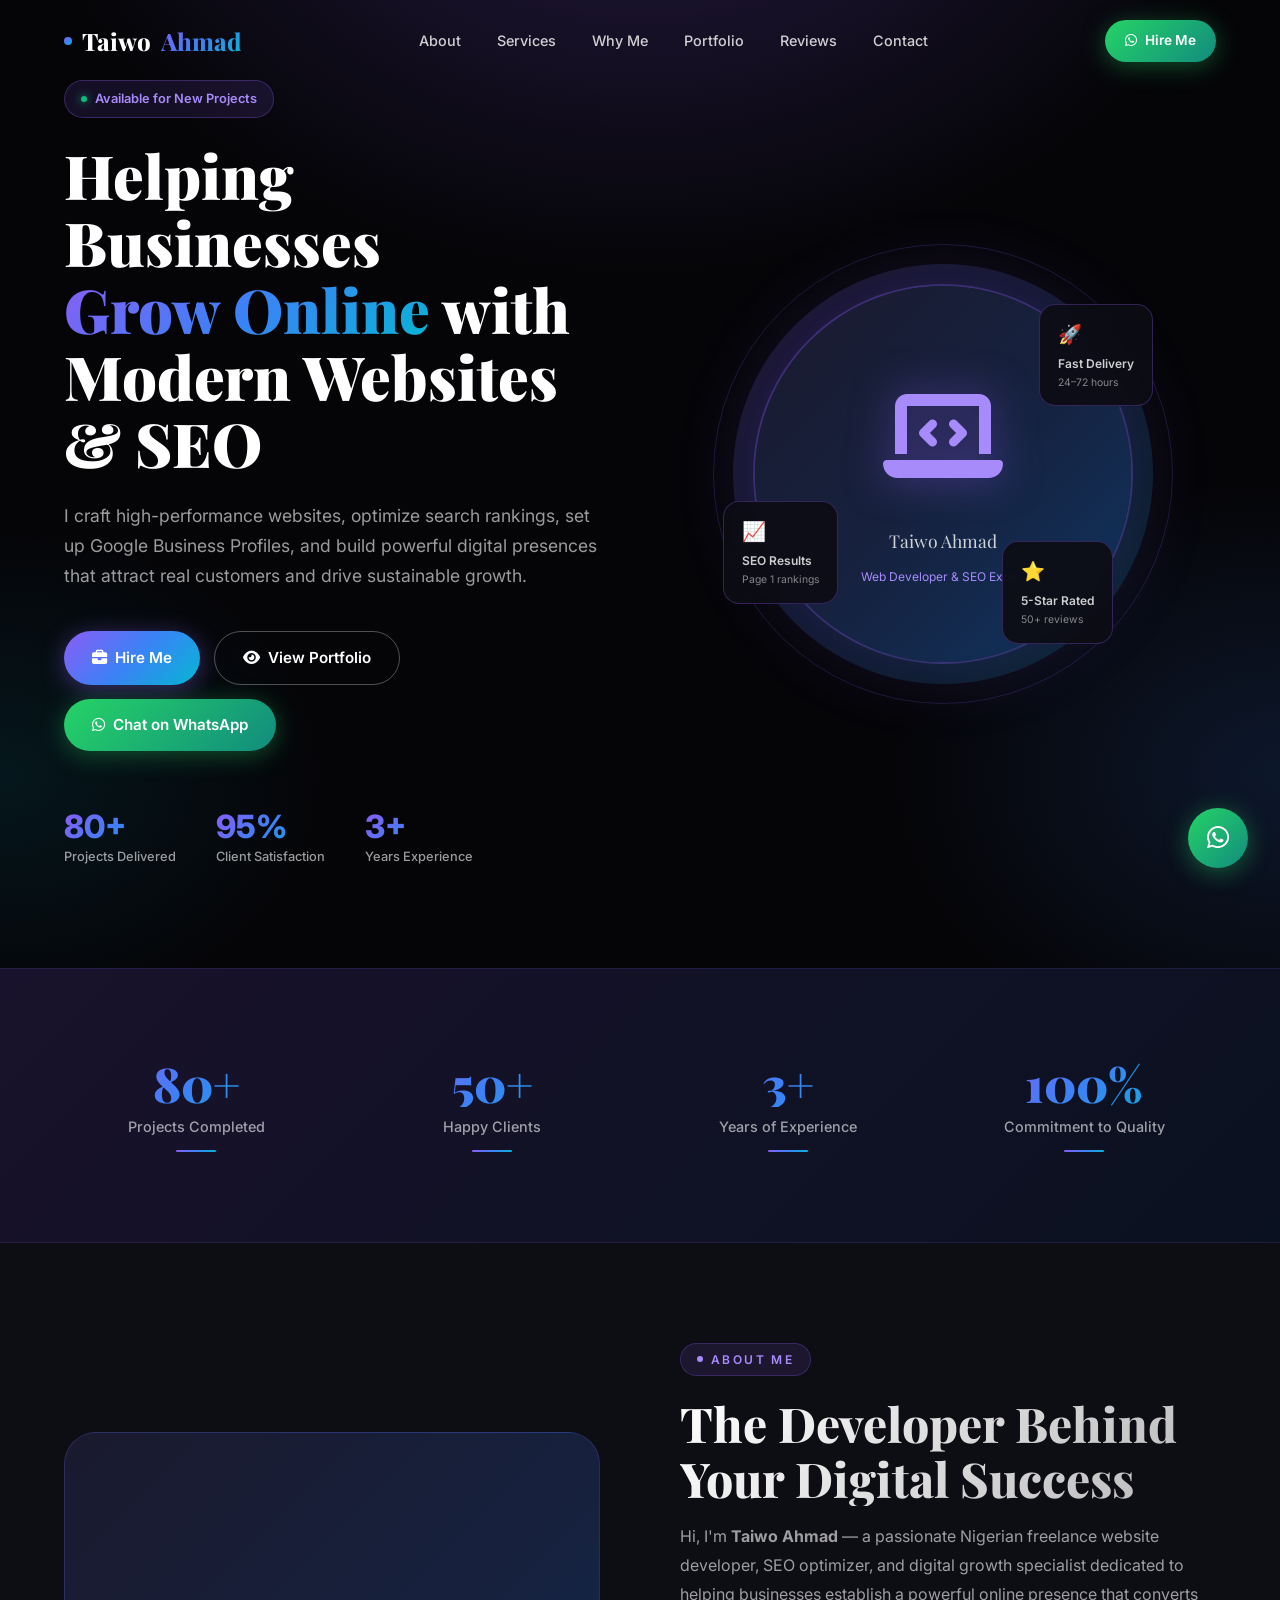
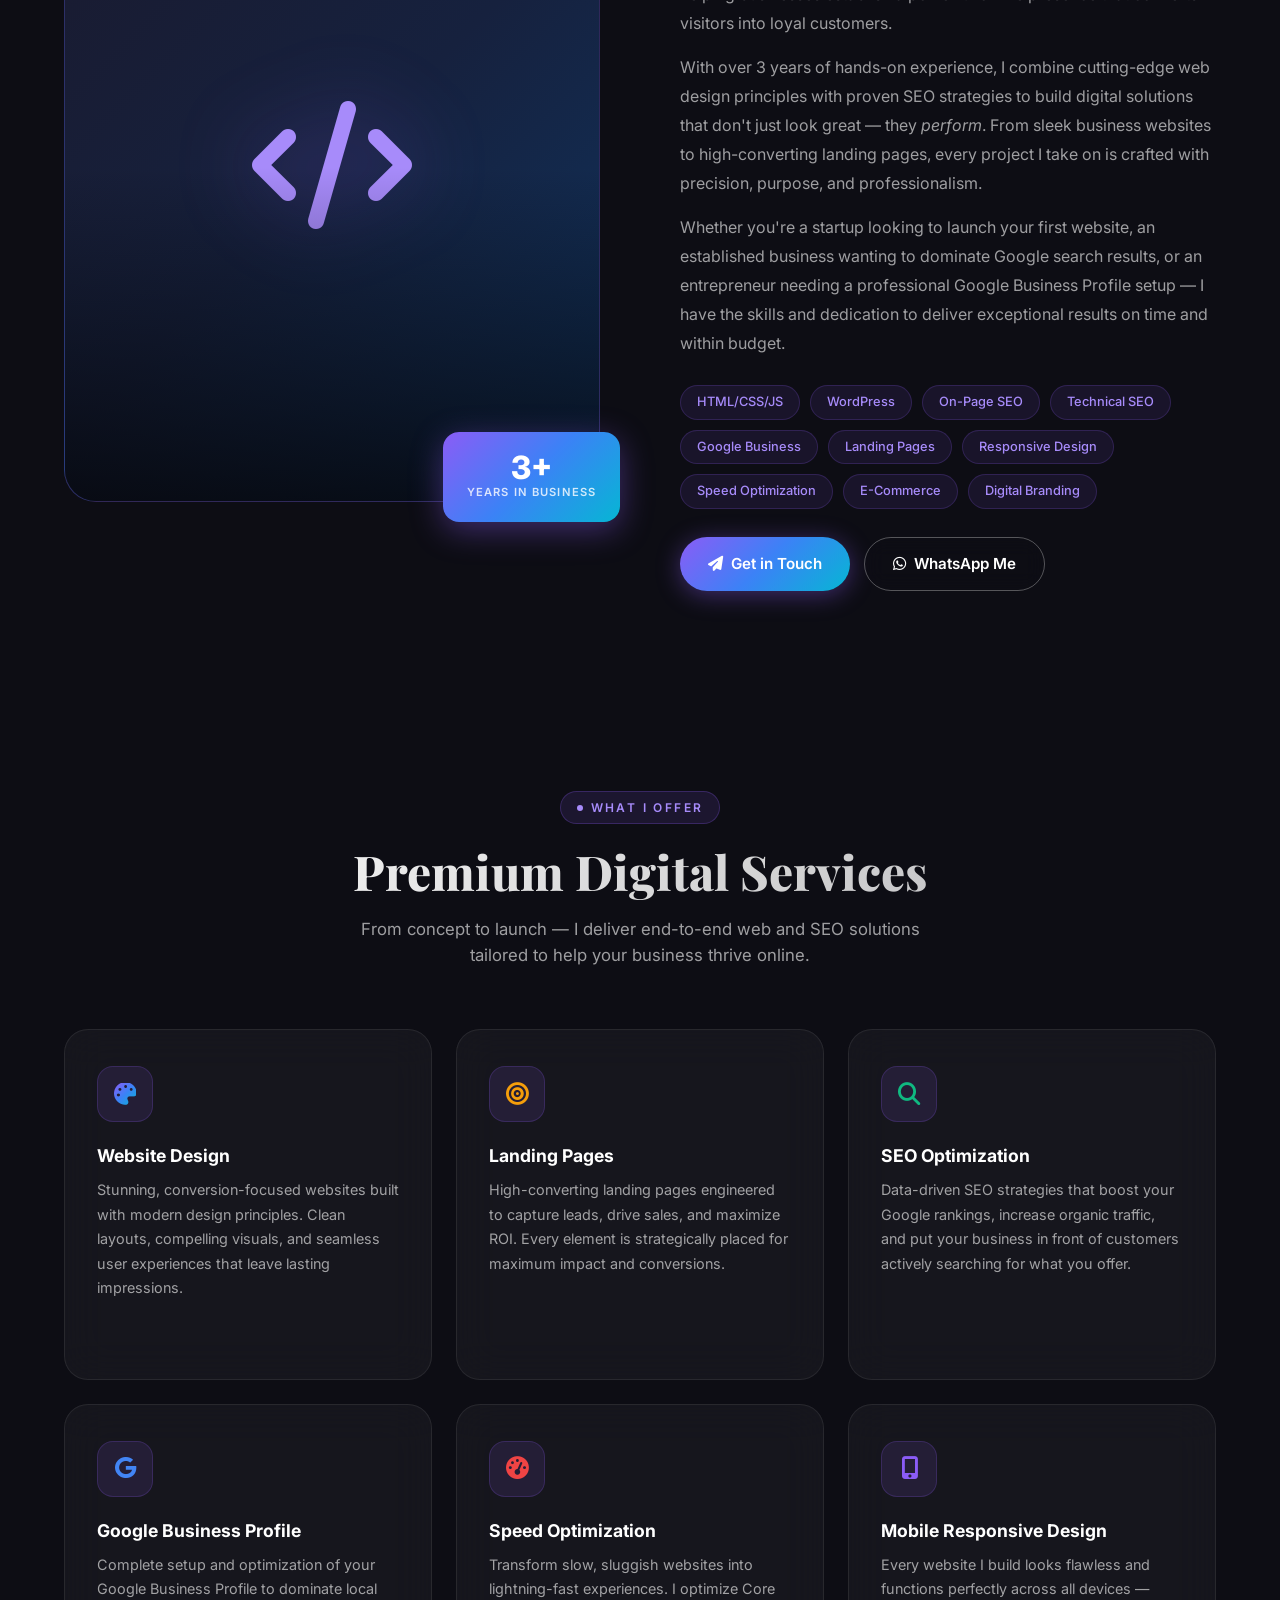
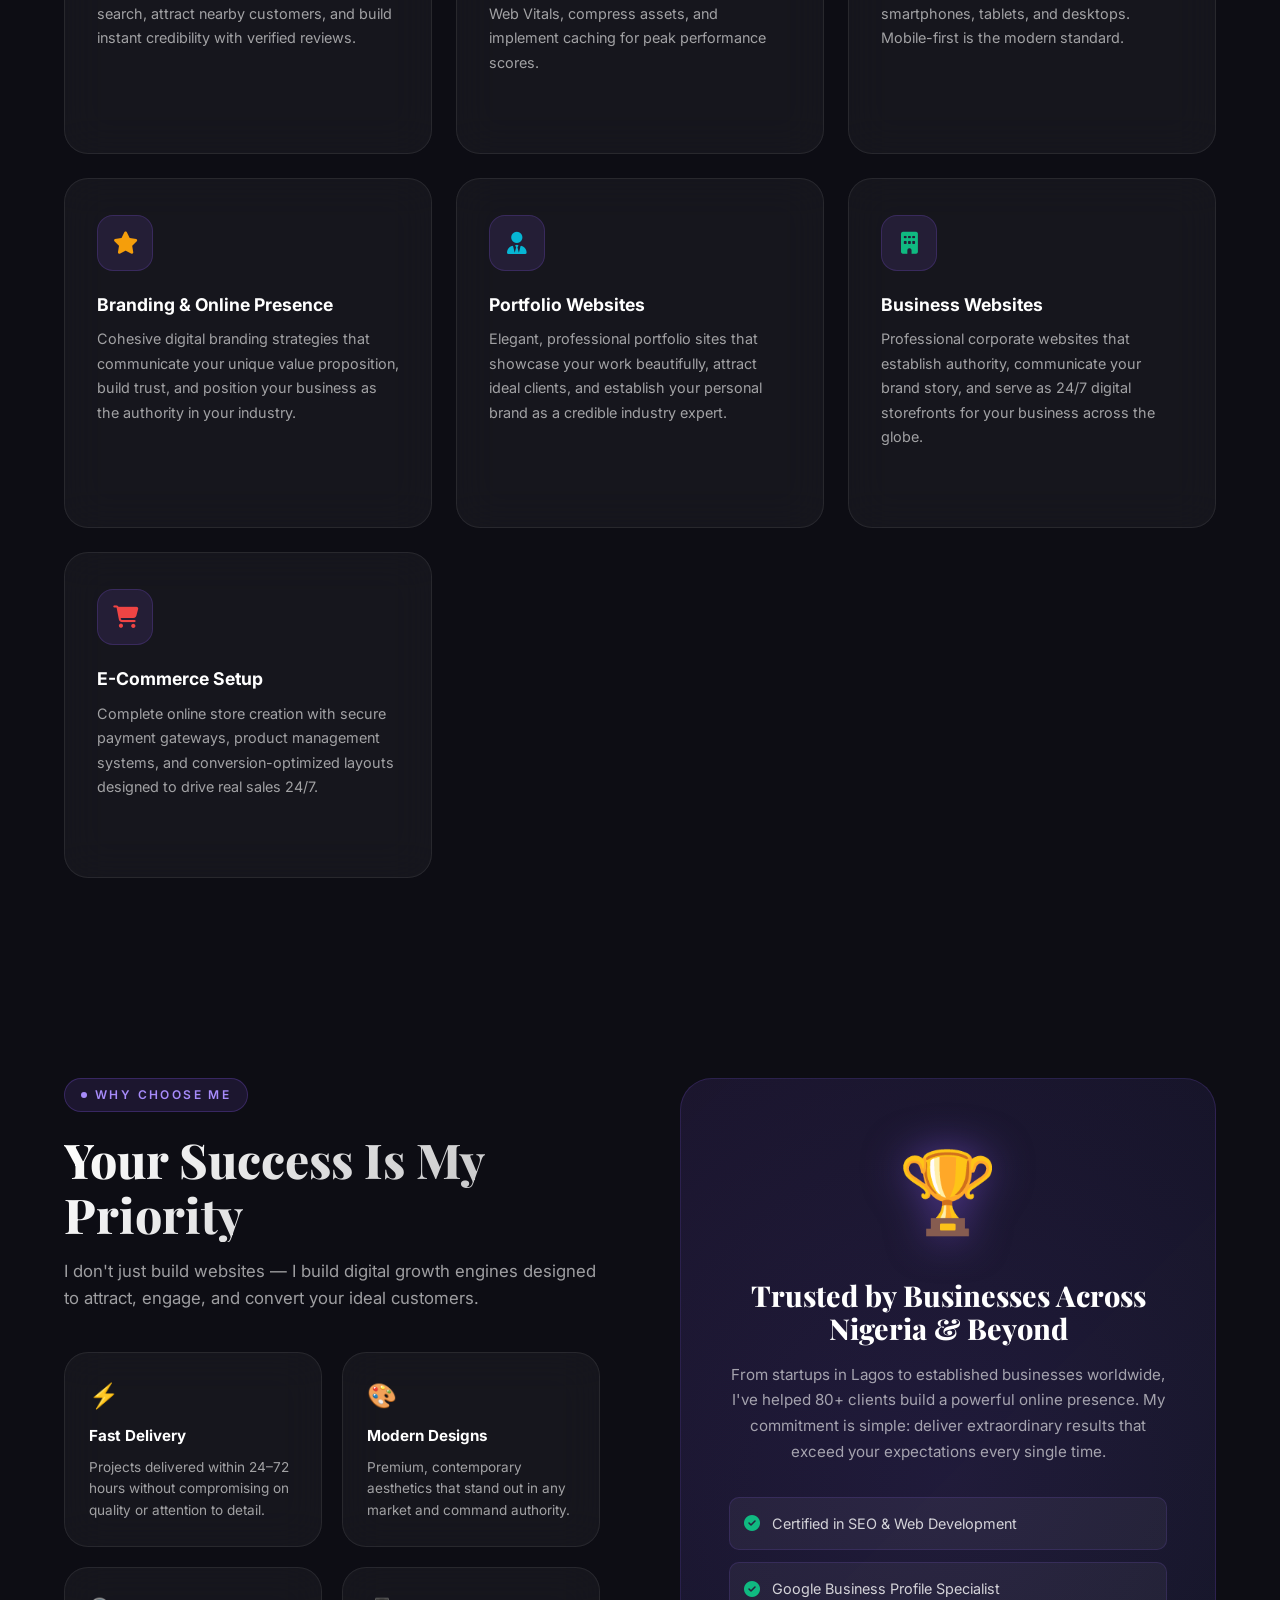
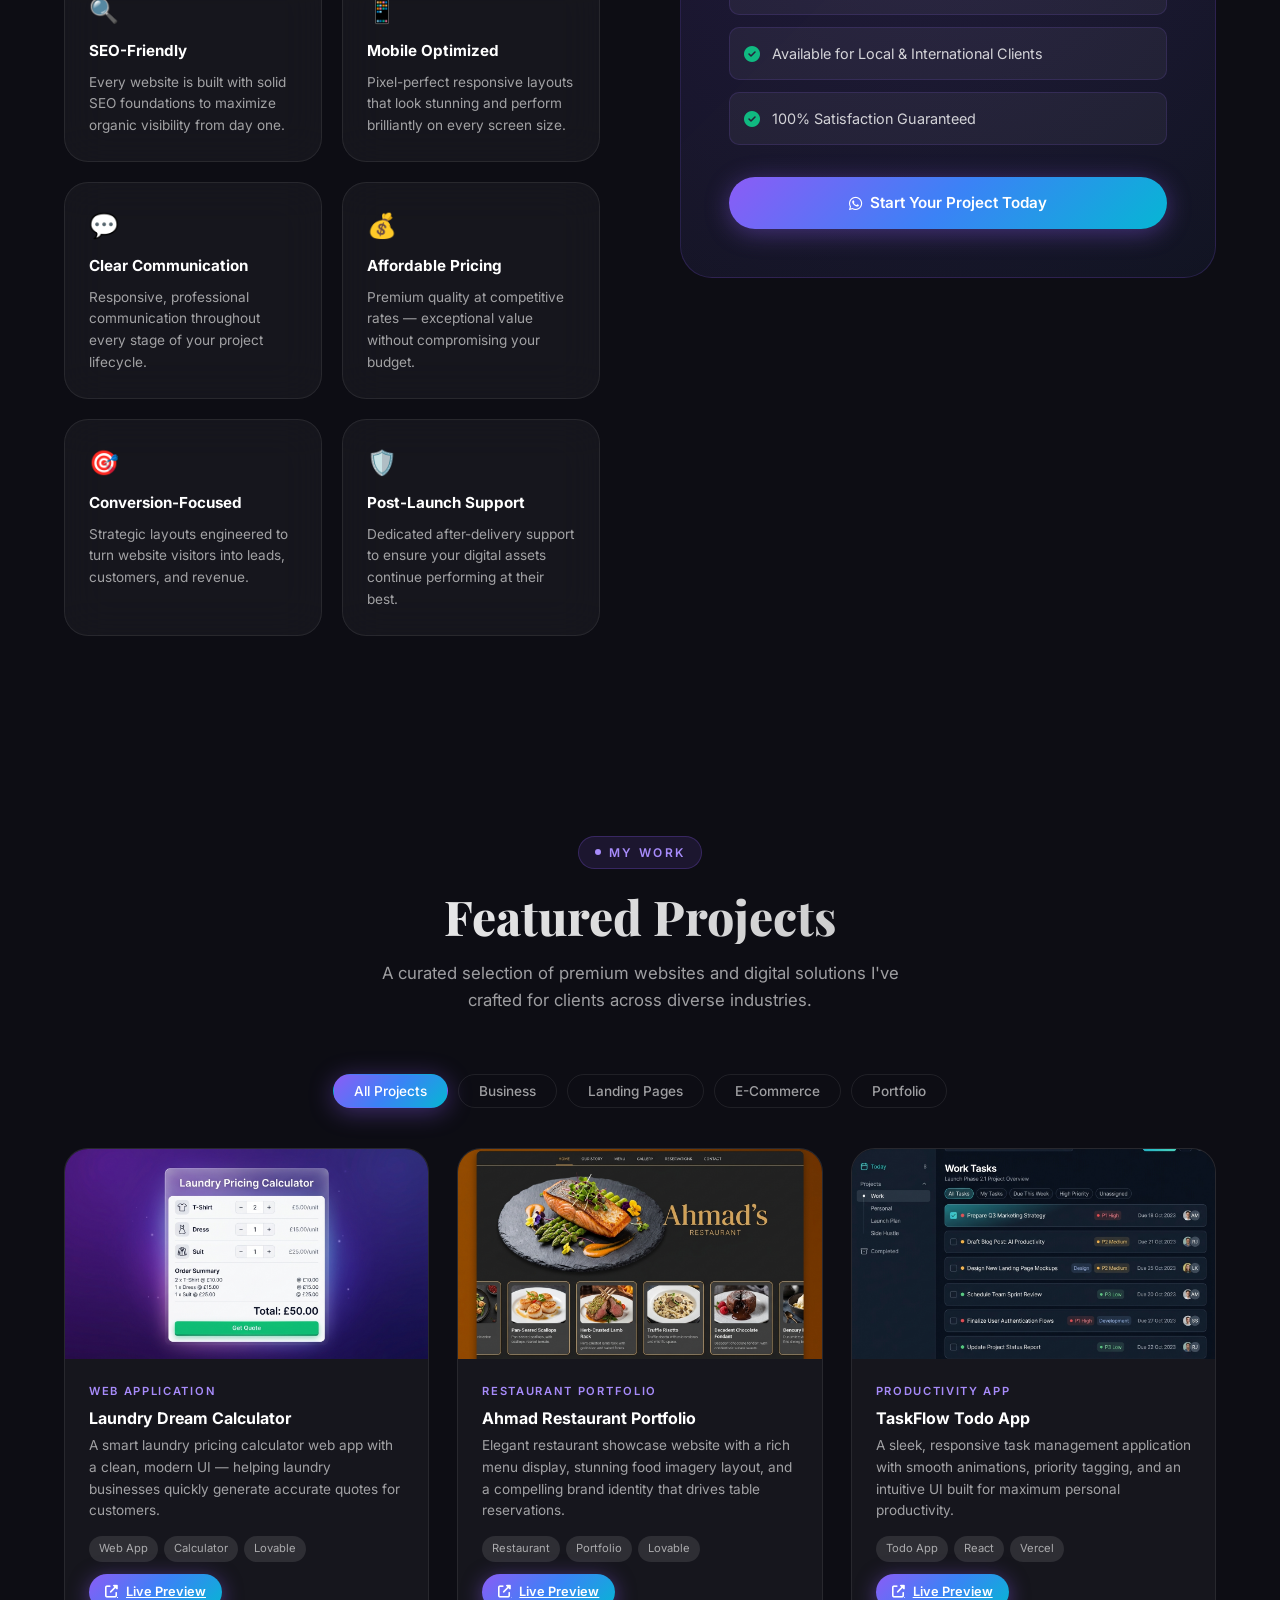
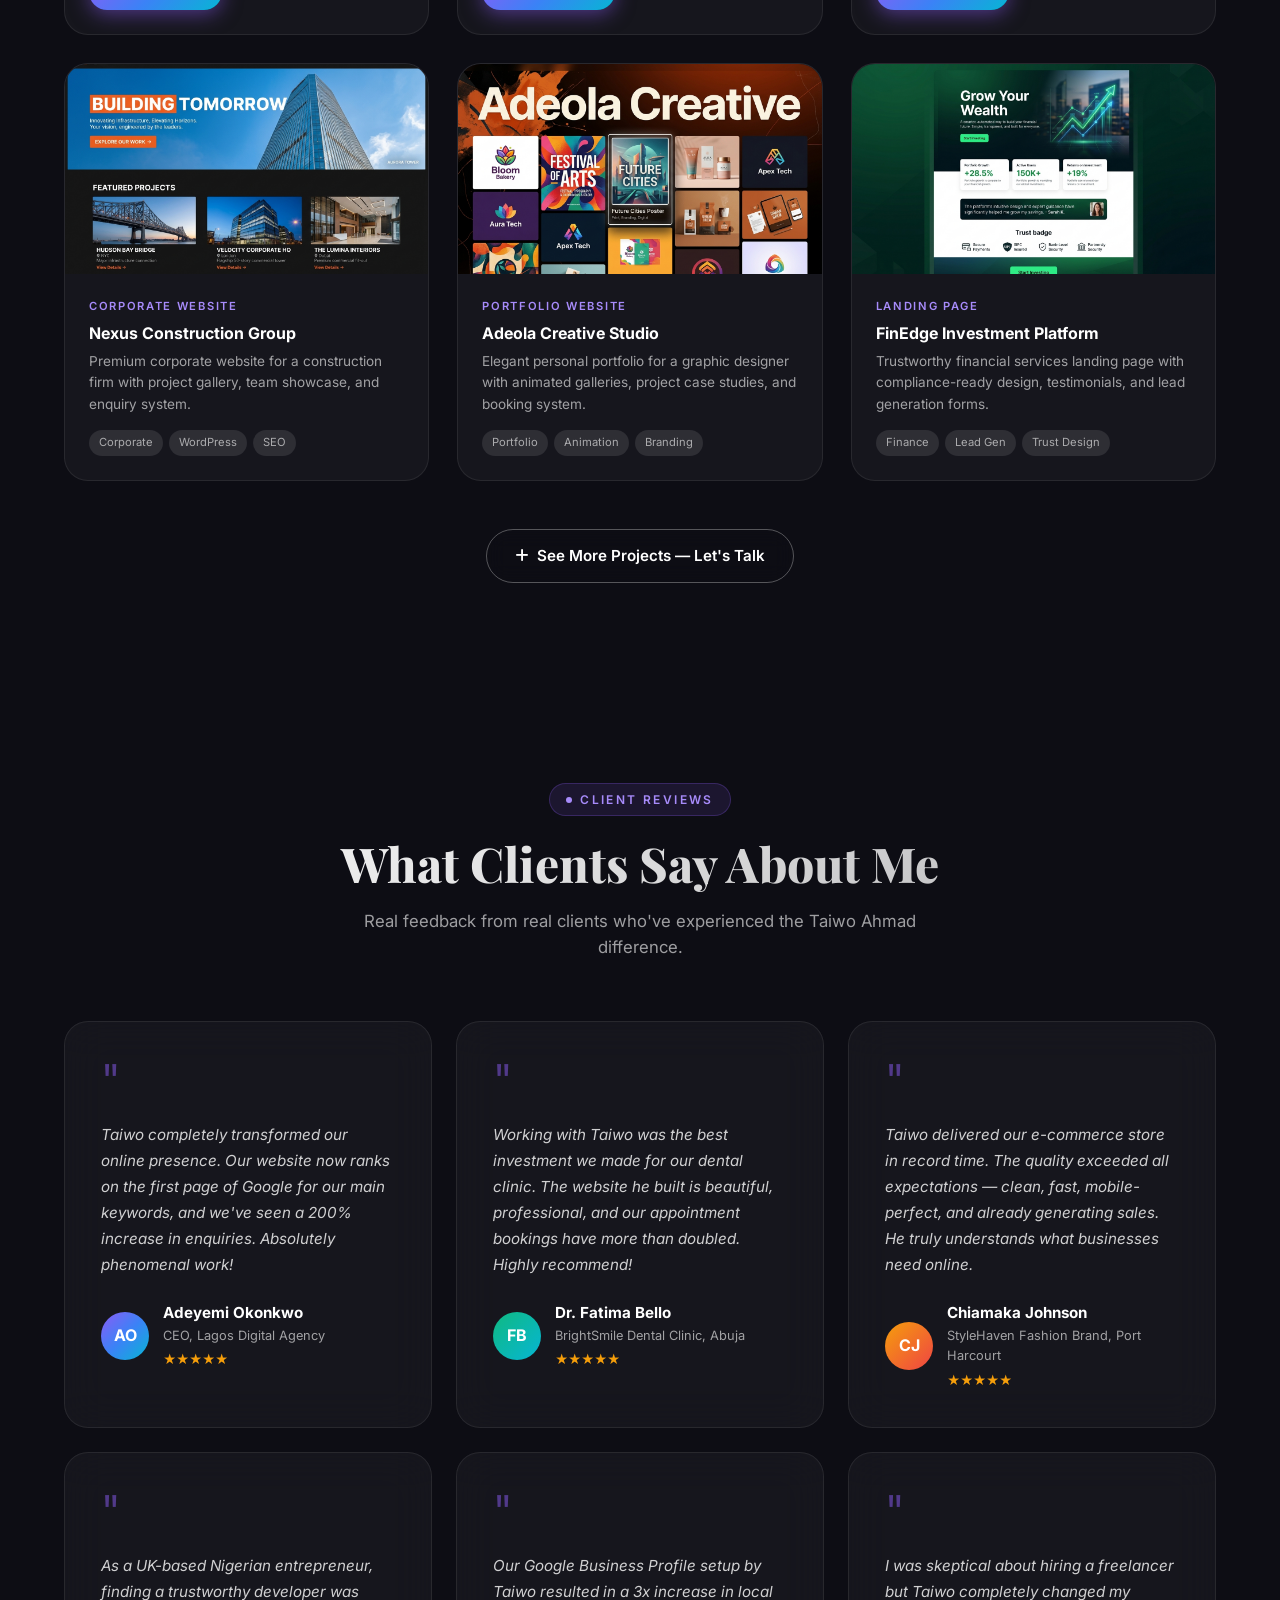
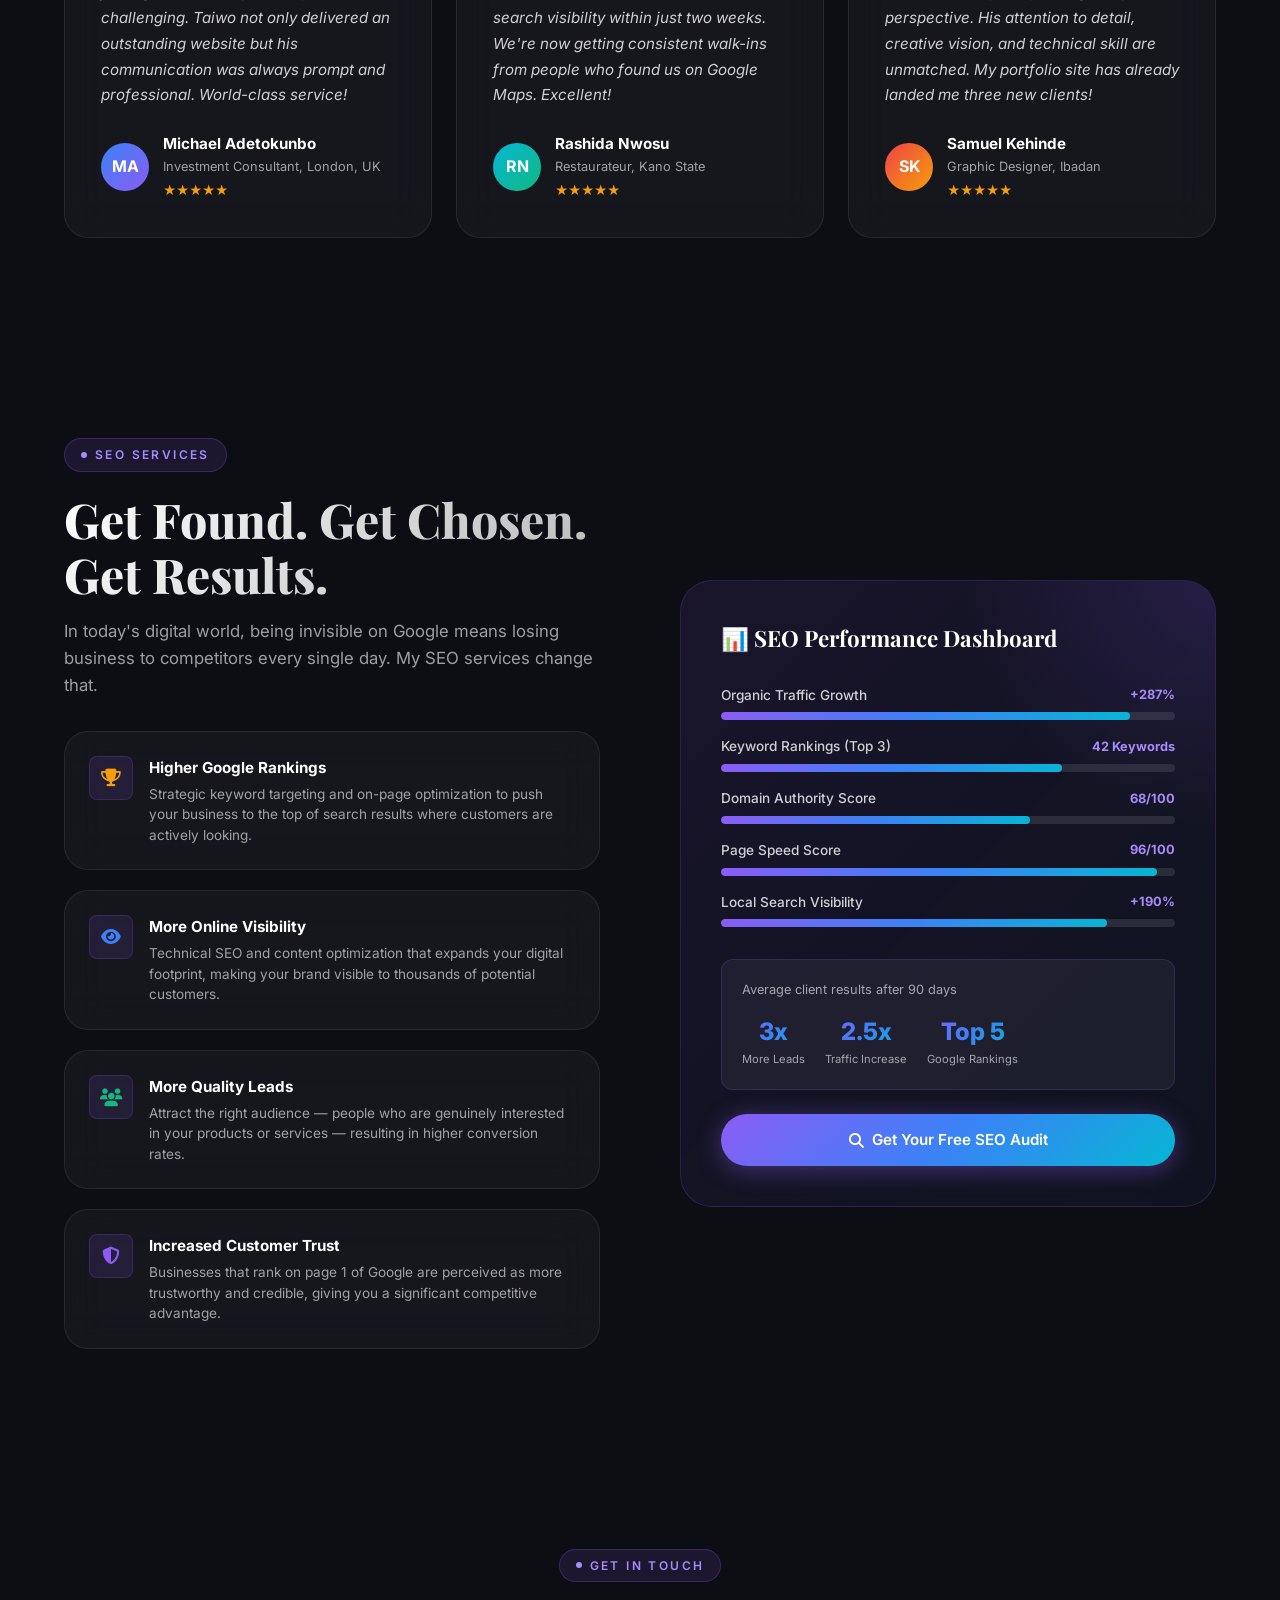
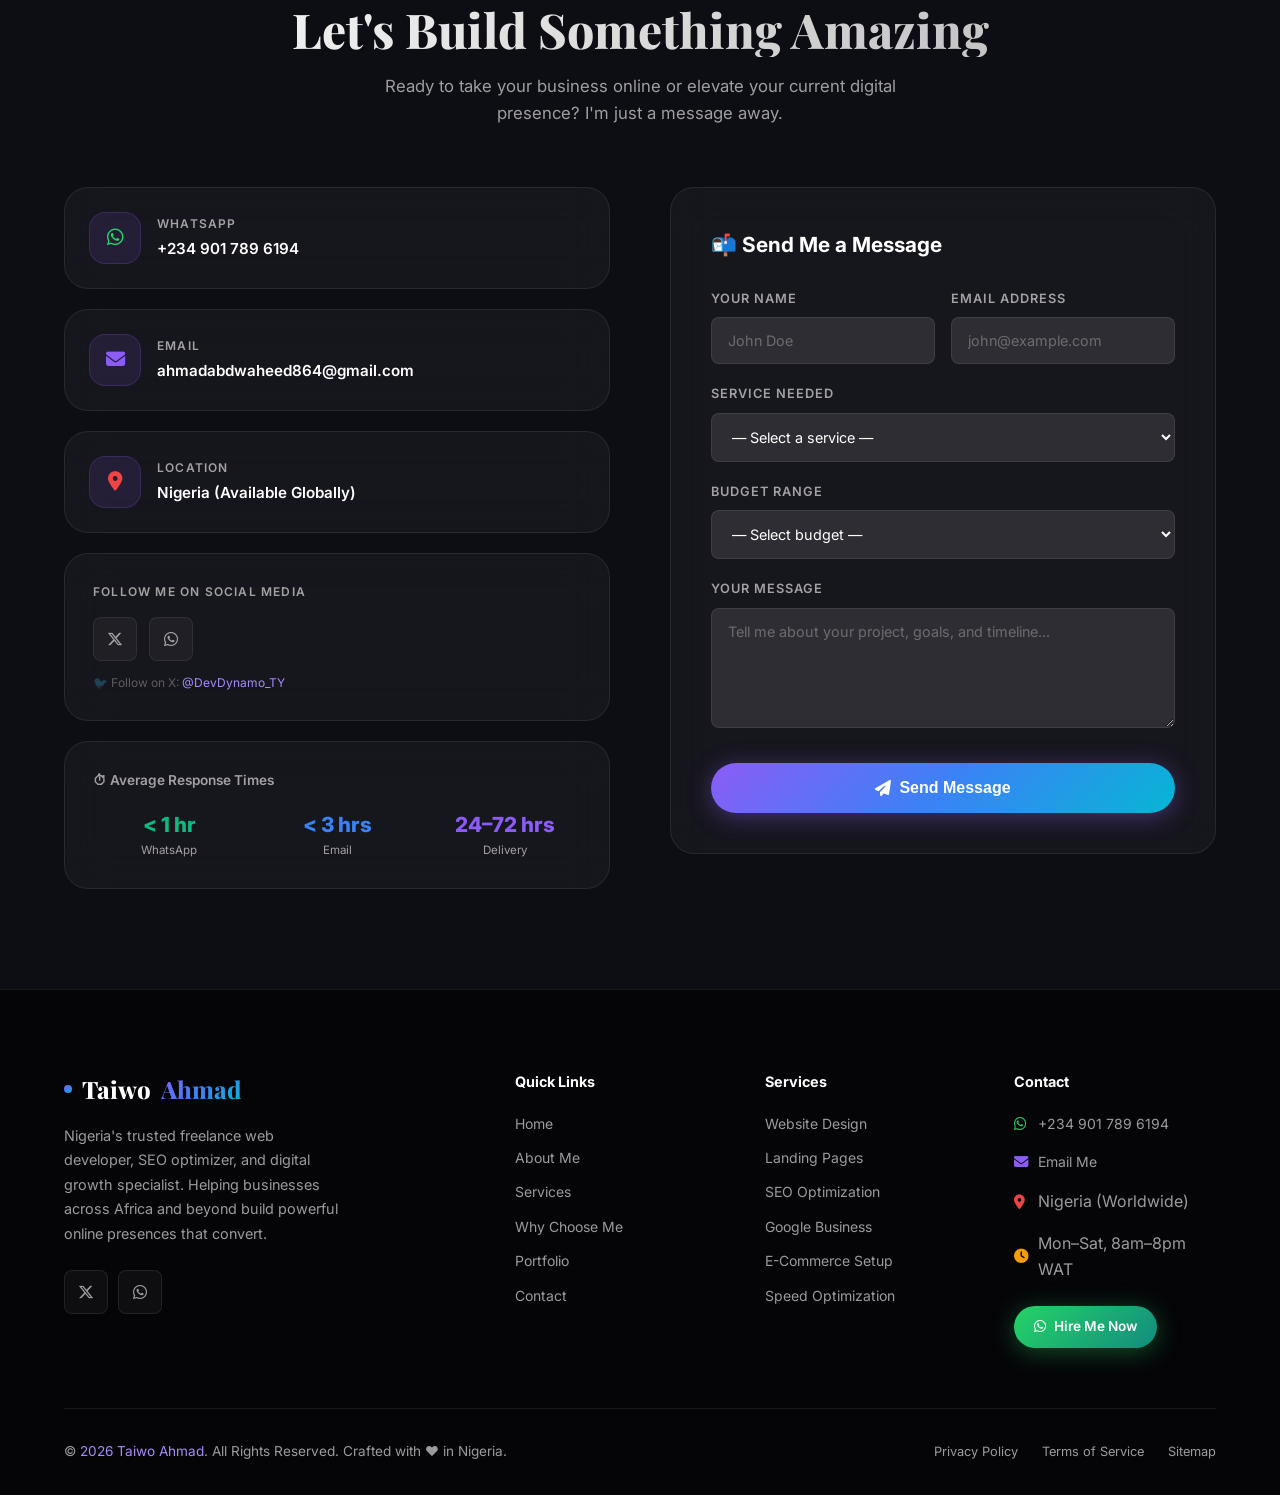
==== commit 57c02720: "feat: replace emoji placeholders with stunning AI-generated project preview images" ====
--- a/index.html
+++ b/index.html
@@ -187,9 +187,22 @@
     .mobile-menu.open { display: flex; }
     .mobile-menu a { color: var(--white); text-decoration: none; font-size: 1.5rem; font-weight: 600; }
     .mobile-menu-close {
-      position: absolute; top: 24px; right: 24px; font-size: 1.5rem;
-      cursor: pointer; color: var(--white-60); background: none; border: none; color: var(--white-60);
-    }
+      display: none;
+    }
+    .mobile-menu-cancel {
+      display: inline-flex; align-items: center; gap: 10px;
+      margin-top: 8px; padding: 14px 36px;
+      border-radius: 100px; border: 1.5px solid rgba(255,255,255,0.25);
+      background: rgba(255,255,255,0.06); backdrop-filter: blur(10px);
+      color: rgba(255,255,255,0.7); font-size: 1rem; font-weight: 600;
+      cursor: pointer; font-family: 'Inter', sans-serif;
+      transition: all 0.25s cubic-bezier(0.4,0,0.2,1);
+    }
+    .mobile-menu-cancel:hover, .mobile-menu-cancel:active {
+      background: rgba(239,68,68,0.15); border-color: rgba(239,68,68,0.5);
+      color: #fca5a5; transform: scale(1.04);
+    }
+    .mobile-menu-cancel i { font-size: 1.1rem; }
 
     /* ===================================
        HERO SECTION
@@ -369,11 +382,13 @@
     .portfolio-grid { display: grid; grid-template-columns: repeat(auto-fill, minmax(340px, 1fr)); gap: 28px; }
     .portfolio-card { border-radius: var(--radius-lg); overflow: hidden; border: 1px solid var(--card-border); background: var(--card-bg); transition: var(--transition); cursor: pointer; }
     .portfolio-card:hover { transform: translateY(-6px); border-color: rgba(139,92,246,0.3); box-shadow: 0 16px 48px rgba(0,0,0,0.5); }
-    .portfolio-thumb { width: 100%; height: 200px; position: relative; overflow: hidden; }
-    .portfolio-thumb-inner { width: 100%; height: 100%; display: flex; align-items: center; justify-content: center; font-size: 4rem; position: relative; }
-    .portfolio-overlay { position: absolute; inset: 0; background: rgba(5,5,8,0.8); display: flex; align-items: center; justify-content: center; opacity: 0; transition: var(--transition); }
+    .portfolio-thumb { width: 100%; height: 210px; position: relative; overflow: hidden; }
+    .portfolio-thumb-inner { width: 100%; height: 100%; position: relative; }
+    .portfolio-thumb-inner img { width: 100%; height: 100%; object-fit: cover; display: block; transition: transform 0.5s cubic-bezier(0.4,0,0.2,1); }
+    .portfolio-card:hover .portfolio-thumb-inner img { transform: scale(1.07); }
+    .portfolio-overlay { position: absolute; inset: 0; background: linear-gradient(to top, rgba(5,5,8,0.85) 0%, rgba(5,5,8,0.3) 100%); display: flex; align-items: center; justify-content: center; opacity: 0; transition: var(--transition); }
     .portfolio-card:hover .portfolio-overlay { opacity: 1; }
-    .portfolio-view-btn { background: var(--gradient-primary); color: var(--white); padding: 10px 24px; border-radius: 100px; font-weight: 600; font-size: 0.85rem; display: flex; align-items: center; gap: 8px; }
+    .portfolio-view-btn { background: var(--gradient-primary); color: var(--white); padding: 10px 24px; border-radius: 100px; font-weight: 600; font-size: 0.85rem; display: flex; align-items: center; gap: 8px; box-shadow: 0 4px 20px rgba(139,92,246,0.5); }
     .portfolio-info { padding: 24px; }
     .portfolio-cat { font-size: 0.7rem; font-weight: 600; letter-spacing: 0.15em; text-transform: uppercase; color: var(--purple-light); margin-bottom: 8px; }
     .portfolio-name { font-size: 1rem; font-weight: 700; margin-bottom: 8px; }
@@ -554,6 +569,9 @@
     <a href="#testimonials" class="mobile-link">Reviews</a>
     <a href="#contact" class="mobile-link">Contact</a>
     <a href="https://wa.me/2349017896194" target="_blank" class="btn btn-whatsapp btn-sm"><i class="fab fa-whatsapp"></i> WhatsApp</a>
+    <button class="mobile-menu-cancel" id="mobileCancelBtn" aria-label="Close menu">
+      <i class="fas fa-times-circle"></i> Close Menu
+    </button>
   </nav>
 
   <!-- ===== NAVIGATION ===== -->
@@ -857,7 +875,10 @@
       <div class="portfolio-grid" id="portfolioGrid">
         <article class="portfolio-card reveal" data-category="landing" style="transition-delay:0s">
           <a href="https://laundry-dream-calc.lovable.app" target="_blank" rel="noopener" style="text-decoration:none;display:block;">
-            <div class="portfolio-thumb"><div class="portfolio-thumb-inner pc-purple">🧺</div><div class="portfolio-overlay"><div class="portfolio-view-btn"><i class="fas fa-external-link-alt"></i> View Project</div></div></div>
+            <div class="portfolio-thumb">
+              <div class="portfolio-thumb-inner"><img src="images/proj1.jpg" alt="Laundry Dream Calculator web app" loading="lazy" /></div>
+              <div class="portfolio-overlay"><div class="portfolio-view-btn"><i class="fas fa-external-link-alt"></i> View Live Site</div></div>
+            </div>
           </a>
           <div class="portfolio-info"><div class="portfolio-cat">Web Application</div><h3 class="portfolio-name">Laundry Dream Calculator</h3><p class="portfolio-desc">A smart laundry pricing calculator web app with a clean, modern UI — helping laundry businesses quickly generate accurate quotes for customers.</p><div class="portfolio-tags"><span class="portfolio-tag">Web App</span><span class="portfolio-tag">Calculator</span><span class="portfolio-tag">Lovable</span></div>
             <a href="https://laundry-dream-calc.lovable.app" target="_blank" rel="noopener" class="portfolio-view-btn" style="display:inline-flex;margin-top:12px;padding:8px 16px;border-radius:100px;font-size:0.8rem;"><i class="fas fa-external-link-alt"></i> Live Preview</a>
@@ -865,7 +886,10 @@
         </article>
         <article class="portfolio-card reveal" data-category="portfolio" style="transition-delay:0.08s">
           <a href="https://ahmad-resturant-portfolio.lovable.app" target="_blank" rel="noopener" style="text-decoration:none;display:block;">
-            <div class="portfolio-thumb"><div class="portfolio-thumb-inner pc-blue">🍽️</div><div class="portfolio-overlay"><div class="portfolio-view-btn"><i class="fas fa-external-link-alt"></i> View Project</div></div></div>
+            <div class="portfolio-thumb">
+              <div class="portfolio-thumb-inner"><img src="images/proj2.jpg" alt="Ahmad Restaurant Portfolio website" loading="lazy" /></div>
+              <div class="portfolio-overlay"><div class="portfolio-view-btn"><i class="fas fa-external-link-alt"></i> View Live Site</div></div>
+            </div>
           </a>
           <div class="portfolio-info"><div class="portfolio-cat">Restaurant Portfolio</div><h3 class="portfolio-name">Ahmad Restaurant Portfolio</h3><p class="portfolio-desc">Elegant restaurant showcase website with a rich menu display, stunning food imagery layout, and a compelling brand identity that drives table reservations.</p><div class="portfolio-tags"><span class="portfolio-tag">Restaurant</span><span class="portfolio-tag">Portfolio</span><span class="portfolio-tag">Lovable</span></div>
             <a href="https://ahmad-resturant-portfolio.lovable.app" target="_blank" rel="noopener" class="portfolio-view-btn" style="display:inline-flex;margin-top:12px;padding:8px 16px;border-radius:100px;font-size:0.8rem;"><i class="fas fa-external-link-alt"></i> Live Preview</a>
@@ -873,22 +897,34 @@
         </article>
         <article class="portfolio-card reveal" data-category="landing" style="transition-delay:0.16s">
           <a href="https://taskflow-todo-taupe.vercel.app" target="_blank" rel="noopener" style="text-decoration:none;display:block;">
-            <div class="portfolio-thumb"><div class="portfolio-thumb-inner pc-teal">✅</div><div class="portfolio-overlay"><div class="portfolio-view-btn"><i class="fas fa-external-link-alt"></i> View Project</div></div></div>
+            <div class="portfolio-thumb">
+              <div class="portfolio-thumb-inner"><img src="images/proj3.jpg" alt="TaskFlow Todo productivity app" loading="lazy" /></div>
+              <div class="portfolio-overlay"><div class="portfolio-view-btn"><i class="fas fa-external-link-alt"></i> View Live Site</div></div>
+            </div>
           </a>
           <div class="portfolio-info"><div class="portfolio-cat">Productivity App</div><h3 class="portfolio-name">TaskFlow Todo App</h3><p class="portfolio-desc">A sleek, responsive task management application with smooth animations, priority tagging, and an intuitive UI built for maximum personal productivity.</p><div class="portfolio-tags"><span class="portfolio-tag">Todo App</span><span class="portfolio-tag">React</span><span class="portfolio-tag">Vercel</span></div>
             <a href="https://taskflow-todo-taupe.vercel.app" target="_blank" rel="noopener" class="portfolio-view-btn" style="display:inline-flex;margin-top:12px;padding:8px 16px;border-radius:100px;font-size:0.8rem;"><i class="fas fa-external-link-alt"></i> Live Preview</a>
           </div>
         </article>
         <article class="portfolio-card reveal" data-category="business" style="transition-delay:0.24s">
-          <div class="portfolio-thumb"><div class="portfolio-thumb-inner pc-dark">🏢</div><div class="portfolio-overlay"><div class="portfolio-view-btn"><i class="fas fa-external-link-alt"></i> View Project</div></div></div>
+          <div class="portfolio-thumb">
+            <div class="portfolio-thumb-inner"><img src="images/proj4.jpg" alt="Nexus Construction Group corporate website" loading="lazy" /></div>
+            <div class="portfolio-overlay"><div class="portfolio-view-btn"><i class="fas fa-external-link-alt"></i> View Project</div></div>
+          </div>
           <div class="portfolio-info"><div class="portfolio-cat">Corporate Website</div><h3 class="portfolio-name">Nexus Construction Group</h3><p class="portfolio-desc">Premium corporate website for a construction firm with project gallery, team showcase, and enquiry system.</p><div class="portfolio-tags"><span class="portfolio-tag">Corporate</span><span class="portfolio-tag">WordPress</span><span class="portfolio-tag">SEO</span></div></div>
         </article>
         <article class="portfolio-card reveal" data-category="portfolio" style="transition-delay:0.32s">
-          <div class="portfolio-thumb"><div class="portfolio-thumb-inner pc-orange">🎨</div><div class="portfolio-overlay"><div class="portfolio-view-btn"><i class="fas fa-external-link-alt"></i> View Project</div></div></div>
+          <div class="portfolio-thumb">
+            <div class="portfolio-thumb-inner"><img src="images/proj5.jpg" alt="Adeola Creative Studio portfolio website" loading="lazy" /></div>
+            <div class="portfolio-overlay"><div class="portfolio-view-btn"><i class="fas fa-external-link-alt"></i> View Project</div></div>
+          </div>
           <div class="portfolio-info"><div class="portfolio-cat">Portfolio Website</div><h3 class="portfolio-name">Adeola Creative Studio</h3><p class="portfolio-desc">Elegant personal portfolio for a graphic designer with animated galleries, project case studies, and booking system.</p><div class="portfolio-tags"><span class="portfolio-tag">Portfolio</span><span class="portfolio-tag">Animation</span><span class="portfolio-tag">Branding</span></div></div>
         </article>
         <article class="portfolio-card reveal" data-category="landing" style="transition-delay:0.4s">
-          <div class="portfolio-thumb"><div class="portfolio-thumb-inner pc-green">💰</div><div class="portfolio-overlay"><div class="portfolio-view-btn"><i class="fas fa-external-link-alt"></i> View Project</div></div></div>
+          <div class="portfolio-thumb">
+            <div class="portfolio-thumb-inner"><img src="images/proj6.jpg" alt="FinEdge Investment Platform landing page" loading="lazy" /></div>
+            <div class="portfolio-overlay"><div class="portfolio-view-btn"><i class="fas fa-external-link-alt"></i> View Project</div></div>
+          </div>
           <div class="portfolio-info"><div class="portfolio-cat">Landing Page</div><h3 class="portfolio-name">FinEdge Investment Platform</h3><p class="portfolio-desc">Trustworthy financial services landing page with compliance-ready design, testimonials, and lead generation forms.</p><div class="portfolio-tags"><span class="portfolio-tag">Finance</span><span class="portfolio-tag">Lead Gen</span><span class="portfolio-tag">Trust Design</span></div></div>
         </article>
       </div>
@@ -1208,6 +1244,7 @@
     }
 
     mobileClose.addEventListener('click', closeMobileMenu);
+    document.getElementById('mobileCancelBtn').addEventListener('click', closeMobileMenu);
     mobileLinks.forEach(link => link.addEventListener('click', closeMobileMenu));
 
     // Close menu on ESC key
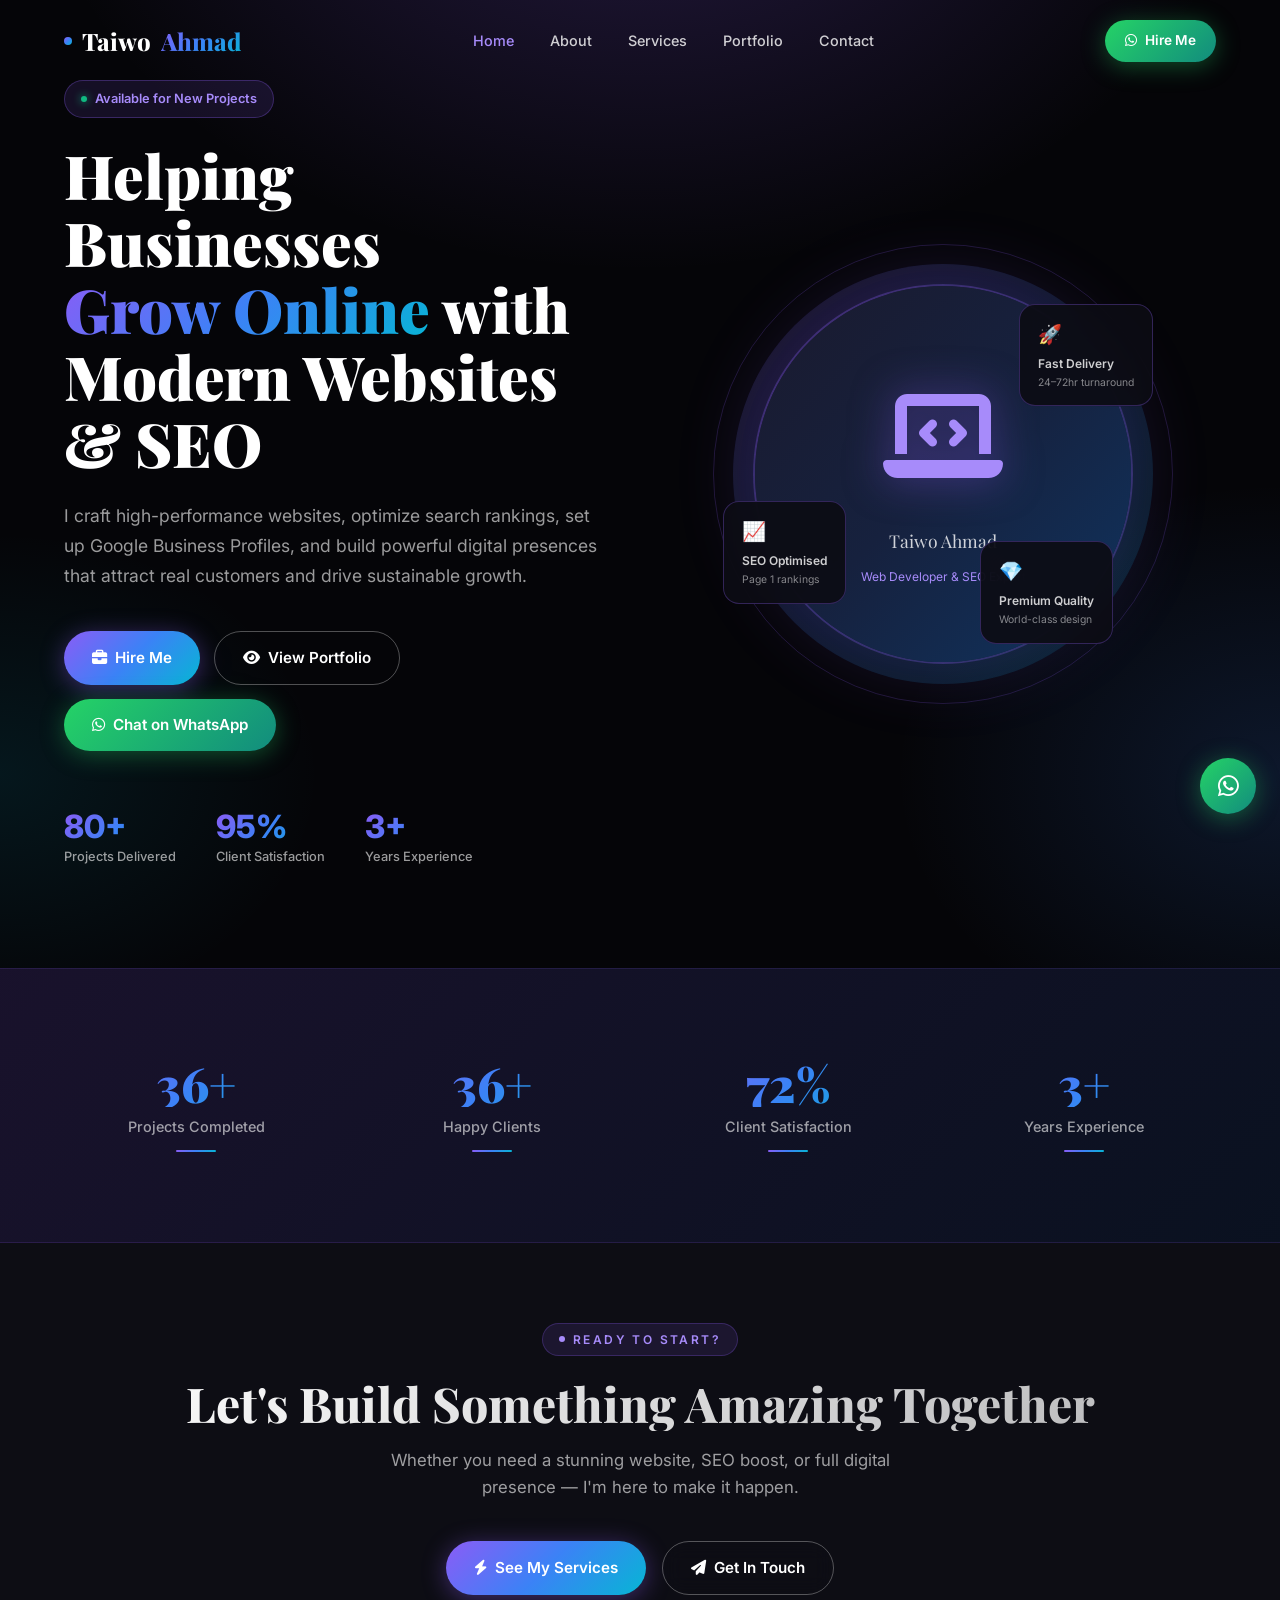
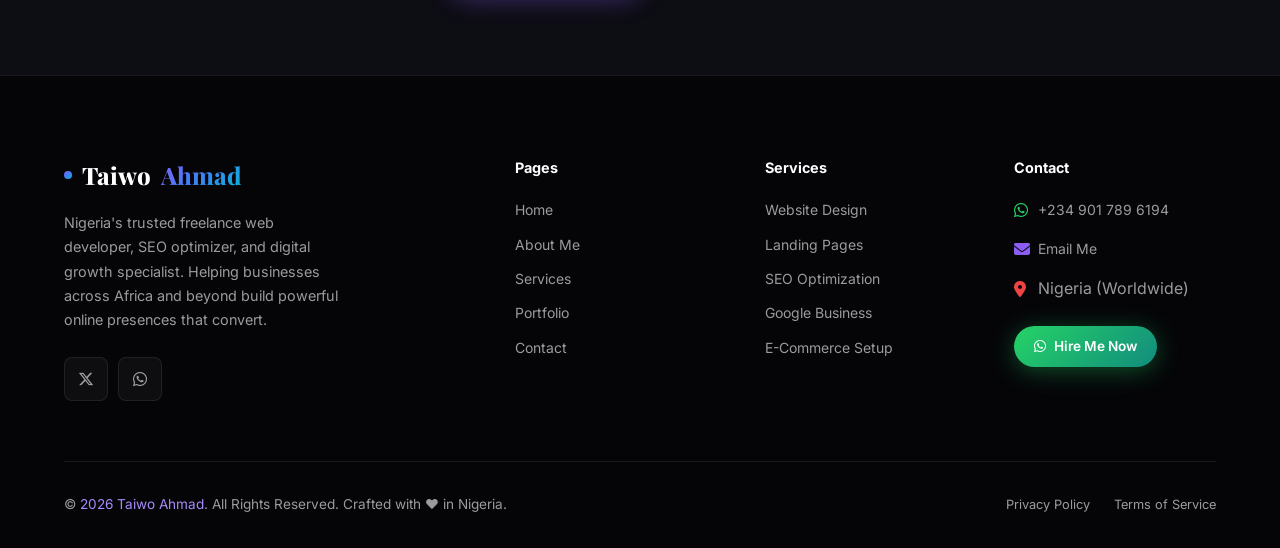
==== commit 32f97668: "feat: convert to multi-page site with sticky mobile bottom nav bar" ====
--- a/index.html
+++ b/index.html
@@ -5,600 +5,72 @@
   <meta name="viewport" content="width=device-width, initial-scale=1.0" />
   <title>Taiwo Ahmad | Web Developer & SEO Specialist | Nigeria</title>
   <meta name="description" content="Taiwo Ahmad is a professional Nigerian freelance website developer, SEO optimizer, and digital growth specialist helping businesses grow online with modern websites and proven SEO strategies." />
-  <meta name="keywords" content="Nigerian web developer, SEO specialist Nigeria, website design Nigeria, Google Business setup, digital marketing Nigeria, freelance web designer, landing page designer" />
+  <meta name="keywords" content="Nigerian web developer, SEO specialist Nigeria, website design Nigeria, Google Business setup, digital marketing Nigeria" />
   <meta name="author" content="Taiwo Ahmad" />
   <meta property="og:title" content="Taiwo Ahmad | Web Developer & SEO Specialist" />
-  <meta property="og:description" content="Helping Businesses Grow Online with Modern Websites & SEO. Expert in web design, SEO optimization, and digital growth." />
+  <meta property="og:description" content="Helping Businesses Grow Online with Modern Websites & SEO." />
   <meta property="og:type" content="website" />
-  <meta name="twitter:card" content="summary_large_image" />
-  <meta name="twitter:title" content="Taiwo Ahmad | Web Developer & SEO Specialist" />
   <link rel="preconnect" href="https://fonts.googleapis.com" />
   <link rel="preconnect" href="https://fonts.gstatic.com" crossorigin />
   <link href="https://fonts.googleapis.com/css2?family=Inter:wght@300;400;500;600;700;800;900&family=Playfair+Display:wght@700;800;900&display=swap" rel="stylesheet" />
   <link rel="stylesheet" href="https://cdnjs.cloudflare.com/ajax/libs/font-awesome/6.5.0/css/all.min.css" />
-
-  <style>
-    /* ===== CSS RESET & VARIABLES ===== */
-    *, *::before, *::after { box-sizing: border-box; margin: 0; padding: 0; }
-
-    :root {
-      --black: #050508;
-      --deep-charcoal: #0d0d14;
-      --charcoal: #13131e;
-      --card-bg: rgba(255,255,255,0.04);
-      --card-border: rgba(255,255,255,0.08);
-      --white: #ffffff;
-      --white-80: rgba(255,255,255,0.8);
-      --white-60: rgba(255,255,255,0.6);
-      --white-30: rgba(255,255,255,0.3);
-      --white-10: rgba(255,255,255,0.1);
-      --purple: #8b5cf6;
-      --purple-light: #a78bfa;
-      --blue: #3b82f6;
-      --blue-light: #60a5fa;
-      --cyan: #06b6d4;
-      --green: #10b981;
-      --gradient-primary: linear-gradient(135deg, #8b5cf6 0%, #3b82f6 50%, #06b6d4 100%);
-      --gradient-dark: linear-gradient(135deg, #0d0d14 0%, #13131e 100%);
-      --gradient-card: linear-gradient(135deg, rgba(139,92,246,0.1) 0%, rgba(59,130,246,0.05) 100%);
-      --shadow-glow: 0 0 40px rgba(139,92,246,0.2);
-      --shadow-card: 0 8px 32px rgba(0,0,0,0.4);
-      --shadow-btn: 0 4px 24px rgba(139,92,246,0.4);
-      --radius-sm: 8px;
-      --radius-md: 16px;
-      --radius-lg: 24px;
-      --radius-xl: 32px;
-      --transition: all 0.3s cubic-bezier(0.4,0,0.2,1);
-      --transition-slow: all 0.6s cubic-bezier(0.4,0,0.2,1);
-    }
-
-    html { scroll-behavior: smooth; overflow-x: hidden; }
-
-    body {
-      font-family: 'Inter', sans-serif;
-      background-color: var(--black);
-      color: var(--white);
-      line-height: 1.6;
-      overflow-x: hidden;
-    }
-
-    ::-webkit-scrollbar { width: 6px; }
-    ::-webkit-scrollbar-track { background: var(--black); }
-    ::-webkit-scrollbar-thumb { background: var(--purple); border-radius: 3px; }
-
-    h1, h2, h3, h4 { line-height: 1.15; }
-
-    .section-label {
-      display: inline-flex; align-items: center; gap: 8px;
-      font-size: 0.75rem; font-weight: 600; letter-spacing: 0.2em;
-      text-transform: uppercase; color: var(--purple-light);
-      background: rgba(139,92,246,0.12); border: 1px solid rgba(139,92,246,0.25);
-      padding: 6px 16px; border-radius: 100px; margin-bottom: 20px;
-    }
-    .section-label::before {
-      content: ''; width: 6px; height: 6px; border-radius: 50%;
-      background: var(--purple-light); display: inline-block; animation: pulse 2s infinite;
-    }
-
-    @keyframes pulse { 0%,100% { opacity: 1; } 50% { opacity: 0.4; } }
-
-    .section-title {
-      font-family: 'Playfair Display', serif;
-      font-size: clamp(2rem, 4vw, 3rem);
-      font-weight: 800;
-      background: linear-gradient(135deg, #fff 0%, rgba(255,255,255,0.7) 100%);
-      -webkit-background-clip: text; -webkit-text-fill-color: transparent;
-      background-clip: text; margin-bottom: 16px;
-    }
-    .section-subtitle { color: var(--white-60); font-size: 1.05rem; max-width: 560px; }
-
-    .gradient-text {
-      background: var(--gradient-primary);
-      -webkit-background-clip: text; -webkit-text-fill-color: transparent; background-clip: text;
-    }
-
-    .container { max-width: 1200px; margin: 0 auto; padding: 0 24px; }
-    section { padding: 100px 0; }
-
-    /* ===== BUTTONS ===== */
-    .btn {
-      display: inline-flex; align-items: center; gap: 8px;
-      padding: 14px 28px; border-radius: 100px; font-weight: 600;
-      font-size: 0.95rem; cursor: pointer; border: none;
-      text-decoration: none; transition: var(--transition); white-space: nowrap;
-    }
-    .btn-primary {
-      background: var(--gradient-primary); color: var(--white); box-shadow: var(--shadow-btn);
-    }
-    .btn-primary:hover { transform: translateY(-2px); box-shadow: 0 8px 32px rgba(139,92,246,0.5); }
-    .btn-outline {
-      background: transparent; color: var(--white);
-      border: 1px solid var(--white-30); backdrop-filter: blur(10px);
-    }
-    .btn-outline:hover { background: var(--white-10); border-color: var(--white-60); transform: translateY(-2px); }
-    .btn-whatsapp {
-      background: linear-gradient(135deg, #25D366 0%, #128C7E 100%);
-      color: var(--white); box-shadow: 0 4px 24px rgba(37,211,102,0.35);
-    }
-    .btn-whatsapp:hover { transform: translateY(-2px); box-shadow: 0 8px 32px rgba(37,211,102,0.5); }
-    .btn-sm { padding: 10px 20px; font-size: 0.85rem; }
-
-    /* ===== GLASSMORPHISM CARD ===== */
-    .glass-card {
-      background: var(--card-bg);
-      border: 1px solid var(--card-border);
-      backdrop-filter: blur(20px);
-      -webkit-backdrop-filter: blur(20px);
-      border-radius: var(--radius-lg);
-      transition: var(--transition);
-    }
-    .glass-card:hover {
-      background: rgba(255,255,255,0.07);
-      border-color: rgba(139,92,246,0.3);
-      box-shadow: 0 8px 40px rgba(0,0,0,0.4), 0 0 0 1px rgba(139,92,246,0.1);
-      transform: translateY(-4px);
-    }
-
-    /* ===== SCROLL REVEAL ===== */
-    .reveal {
-      opacity: 0; transform: translateY(40px);
-      transition: opacity 0.7s cubic-bezier(0.4,0,0.2,1), transform 0.7s cubic-bezier(0.4,0,0.2,1);
-    }
-    .reveal.visible { opacity: 1; transform: translateY(0); }
-    .reveal-left { opacity: 0; transform: translateX(-40px); transition: opacity 0.7s ease, transform 0.7s ease; }
-    .reveal-left.visible { opacity: 1; transform: translateX(0); }
-    .reveal-right { opacity: 0; transform: translateX(40px); transition: opacity 0.7s ease, transform 0.7s ease; }
-    .reveal-right.visible { opacity: 1; transform: translateX(0); }
-
-    /* ===================================
-       NAVIGATION
-    =================================== */
-    #navbar {
-      position: fixed; top: 0; left: 0; right: 0; z-index: 1000;
-      transition: var(--transition);
-    }
-    #navbar.scrolled {
-      background: rgba(5,5,8,0.92);
-      backdrop-filter: blur(20px); -webkit-backdrop-filter: blur(20px);
-      border-bottom: 1px solid var(--card-border);
-      box-shadow: 0 4px 32px rgba(0,0,0,0.4);
-    }
-    .nav-inner {
-      display: flex; align-items: center; justify-content: space-between; padding: 20px 0;
-    }
-    .nav-logo {
-      font-family: 'Playfair Display', serif; font-weight: 800;
-      font-size: 1.5rem; text-decoration: none; color: var(--white);
-      display: flex; align-items: center; gap: 10px;
-    }
-    .nav-logo span { background: var(--gradient-primary); -webkit-background-clip: text; -webkit-text-fill-color: transparent; background-clip: text; }
-    .nav-logo-dot { width: 8px; height: 8px; border-radius: 50%; background: var(--gradient-primary); animation: pulse 2s infinite; flex-shrink: 0; }
-    .nav-links { display: flex; align-items: center; gap: 36px; list-style: none; }
-    .nav-links a { color: var(--white-80); text-decoration: none; font-weight: 500; font-size: 0.9rem; transition: var(--transition); }
-    .nav-links a:hover { color: var(--white); }
-    .nav-cta { display: flex; align-items: center; gap: 12px; }
-    .hamburger { display: none; flex-direction: column; gap: 5px; cursor: pointer; padding: 4px; background: none; border: none; }
-    .hamburger span { display: block; width: 24px; height: 2px; background: var(--white); border-radius: 2px; transition: var(--transition); }
-    .mobile-menu {
-      display: none; position: fixed; inset: 0; z-index: 999;
-      background: rgba(5,5,8,0.98); backdrop-filter: blur(20px);
-      flex-direction: column; align-items: center; justify-content: center; gap: 32px;
-    }
-    .mobile-menu.open { display: flex; }
-    .mobile-menu a { color: var(--white); text-decoration: none; font-size: 1.5rem; font-weight: 600; }
-    .mobile-menu-close {
-      display: none;
-    }
-    .mobile-menu-cancel {
-      display: inline-flex; align-items: center; gap: 10px;
-      margin-top: 8px; padding: 14px 36px;
-      border-radius: 100px; border: 1.5px solid rgba(255,255,255,0.25);
-      background: rgba(255,255,255,0.06); backdrop-filter: blur(10px);
-      color: rgba(255,255,255,0.7); font-size: 1rem; font-weight: 600;
-      cursor: pointer; font-family: 'Inter', sans-serif;
-      transition: all 0.25s cubic-bezier(0.4,0,0.2,1);
-    }
-    .mobile-menu-cancel:hover, .mobile-menu-cancel:active {
-      background: rgba(239,68,68,0.15); border-color: rgba(239,68,68,0.5);
-      color: #fca5a5; transform: scale(1.04);
-    }
-    .mobile-menu-cancel i { font-size: 1.1rem; }
-
-    /* ===================================
-       HERO SECTION
-    =================================== */
-    #hero {
-      min-height: 100vh; display: flex; align-items: center;
-      position: relative; overflow: hidden; padding-top: 80px;
-    }
-    .hero-bg {
-      position: absolute; inset: 0; z-index: 0;
-      background:
-        radial-gradient(ellipse 80% 80% at 50% -20%, rgba(139,92,246,0.25) 0%, transparent 60%),
-        radial-gradient(ellipse 60% 60% at 100% 80%, rgba(59,130,246,0.15) 0%, transparent 50%),
-        radial-gradient(ellipse 50% 50% at 0% 80%, rgba(6,182,212,0.1) 0%, transparent 50%);
-    }
-    .hero-grid {
-      display: grid; grid-template-columns: 1fr 1fr; gap: 60px;
-      align-items: center; position: relative; z-index: 1;
-    }
-    .hero-badge {
-      display: inline-flex; align-items: center; gap: 8px;
-      background: rgba(139,92,246,0.12); border: 1px solid rgba(139,92,246,0.3);
-      border-radius: 100px; padding: 8px 16px; font-size: 0.8rem;
-      font-weight: 600; color: var(--purple-light); margin-bottom: 24px;
-      animation: fadeInDown 0.8s ease both;
-    }
-    .hero-badge .dot { width: 6px; height: 6px; border-radius: 50%; background: #10b981; box-shadow: 0 0 8px #10b981; animation: pulse 2s infinite; }
-    .hero-title {
-      font-family: 'Playfair Display', serif; font-weight: 900;
-      font-size: clamp(2.4rem, 5vw, 3.8rem); line-height: 1.1;
-      margin-bottom: 24px; animation: fadeInUp 0.8s ease 0.2s both;
-    }
-    .hero-subtitle {
-      color: var(--white-60); font-size: 1.1rem; line-height: 1.7;
-      margin-bottom: 40px; animation: fadeInUp 0.8s ease 0.4s both;
-    }
-    .hero-btns { display: flex; flex-wrap: wrap; gap: 14px; animation: fadeInUp 0.8s ease 0.6s both; }
-    .hero-stats { display: flex; gap: 40px; margin-top: 60px; animation: fadeInUp 0.8s ease 0.8s both; }
-    .stat-item { text-align: left; }
-    .stat-number { font-size: 2rem; font-weight: 800; background: var(--gradient-primary); -webkit-background-clip: text; -webkit-text-fill-color: transparent; background-clip: text; line-height: 1; }
-    .stat-label { color: var(--white-60); font-size: 0.8rem; font-weight: 500; margin-top: 4px; }
-
-    .hero-visual { position: relative; display: flex; align-items: center; justify-content: center; animation: fadeInRight 0.8s ease 0.4s both; }
-    .hero-avatar-wrap { position: relative; width: 380px; height: 380px; }
-    .hero-avatar-ring { position: absolute; inset: -20px; border-radius: 50%; background: var(--gradient-primary); opacity: 0.15; animation: rotate 8s linear infinite; }
-    .hero-avatar-ring-2 { position: absolute; inset: -40px; border-radius: 50%; border: 1px solid rgba(139,92,246,0.2); animation: rotate 12s linear infinite reverse; }
-    .hero-avatar {
-      width: 380px; height: 380px; border-radius: 50%;
-      background: var(--gradient-card); border: 2px solid rgba(139,92,246,0.3);
-      display: flex; align-items: center; justify-content: center;
-      overflow: hidden; position: relative; box-shadow: 0 0 80px rgba(139,92,246,0.2);
-    }
-    .hero-avatar-inner {
-      width: 100%; height: 100%;
-      background: linear-gradient(135deg, #1a1a2e 0%, #16213e 50%, #0f3460 100%);
-      display: flex; flex-direction: column; align-items: center; justify-content: center; gap: 12px;
-    }
-    .avatar-icon { font-size: 6rem; color: var(--purple-light); filter: drop-shadow(0 0 20px rgba(139,92,246,0.5)); }
-    .avatar-name { font-family: 'Playfair Display', serif; font-size: 1.1rem; color: var(--white-80); text-align: center; }
-    .avatar-title-small { font-size: 0.75rem; color: var(--purple-light); }
-    .hero-card {
-      position: absolute; background: rgba(13,13,20,0.92);
-      border: 1px solid rgba(139,92,246,0.3); border-radius: var(--radius-md);
-      padding: 14px 18px; backdrop-filter: blur(20px);
-    }
-    .hero-card-1 { top: 20px; right: -20px; animation: float 3s ease-in-out infinite; }
-    .hero-card-2 { bottom: 60px; left: -30px; animation: float 3s ease-in-out infinite 1s; }
-    .hero-card-3 { bottom: 20px; right: 20px; animation: float 3s ease-in-out infinite 0.5s; }
-    .hero-card-icon { font-size: 1.2rem; margin-bottom: 4px; }
-    .hero-card-text { font-size: 0.75rem; font-weight: 600; color: var(--white-80); }
-    .hero-card-sub { font-size: 0.65rem; color: rgba(255,255,255,0.5); margin-top: 2px; }
-
-    @keyframes rotate { from { transform: rotate(0deg); } to { transform: rotate(360deg); } }
-    @keyframes float { 0%,100% { transform: translateY(0); } 50% { transform: translateY(-10px); } }
-    @keyframes fadeInDown { from { opacity: 0; transform: translateY(-20px); } to { opacity: 1; transform: translateY(0); } }
-    @keyframes fadeInUp { from { opacity: 0; transform: translateY(20px); } to { opacity: 1; transform: translateY(0); } }
-    @keyframes fadeInRight { from { opacity: 0; transform: translateX(30px); } to { opacity: 1; transform: translateX(0); } }
-
-    /* ===================================
-       ABOUT SECTION
-    =================================== */
-    #about { background: var(--deep-charcoal); }
-    .about-grid { display: grid; grid-template-columns: 1fr 1fr; gap: 80px; align-items: center; }
-    .about-image-wrap { position: relative; }
-    .about-image {
-      width: 100%; aspect-ratio: 4/5; border-radius: var(--radius-xl);
-      background: linear-gradient(135deg, #1a1a2e 0%, #16213e 50%, #0f3460 100%);
-      border: 1px solid rgba(139,92,246,0.2);
-      display: flex; align-items: center; justify-content: center;
-      position: relative; overflow: hidden;
-    }
-    .about-image-icon { font-size: 8rem; color: var(--purple-light); filter: drop-shadow(0 0 40px rgba(139,92,246,0.4)); }
-    .about-image-overlay { position: absolute; inset: 0; background: linear-gradient(to top, rgba(5,5,8,0.8) 0%, transparent 50%); }
-    .about-floating-badge {
-      position: absolute; bottom: -20px; right: -20px;
-      background: var(--gradient-primary); border-radius: var(--radius-md);
-      padding: 20px 24px; text-align: center; box-shadow: 0 8px 32px rgba(139,92,246,0.4);
-    }
-    .about-floating-badge .num { font-size: 2rem; font-weight: 800; color: #fff; line-height: 1; }
-    .about-floating-badge .lbl { font-size: 0.7rem; font-weight: 600; color: rgba(255,255,255,0.8); text-transform: uppercase; letter-spacing: 0.1em; }
-    .about-text { color: var(--white-60); font-size: 1rem; line-height: 1.8; margin-bottom: 16px; }
-    .about-skills { display: flex; flex-wrap: wrap; gap: 10px; margin: 28px 0; }
-    .skill-tag {
-      background: rgba(139,92,246,0.1); border: 1px solid rgba(139,92,246,0.2);
-      color: var(--purple-light); font-size: 0.8rem; font-weight: 500;
-      padding: 6px 16px; border-radius: 100px; transition: var(--transition);
-    }
-    .skill-tag:hover { background: rgba(139,92,246,0.2); }
-
-    /* ===================================
-       SERVICES SECTION
-    =================================== */
-    #services {}
-    .services-header { text-align: center; margin-bottom: 60px; }
-    .services-header .section-subtitle { margin: 0 auto; }
-    .services-grid { display: grid; grid-template-columns: repeat(auto-fill, minmax(300px, 1fr)); gap: 24px; }
-    .service-card { padding: 36px 32px; position: relative; overflow: hidden; cursor: default; }
-    .service-card::before { content: ''; position: absolute; top: 0; left: 0; right: 0; height: 2px; background: var(--gradient-primary); opacity: 0; transition: var(--transition); }
-    .service-card:hover::before { opacity: 1; }
-    .service-icon {
-      width: 56px; height: 56px; border-radius: var(--radius-md);
-      background: rgba(139,92,246,0.12); border: 1px solid rgba(139,92,246,0.2);
-      display: flex; align-items: center; justify-content: center;
-      font-size: 1.4rem; margin-bottom: 24px; transition: var(--transition);
-    }
-    .service-card:hover .service-icon { background: rgba(139,92,246,0.25); transform: scale(1.1); }
-    .service-title { font-size: 1.1rem; font-weight: 700; margin-bottom: 12px; }
-    .service-desc { color: var(--white-60); font-size: 0.9rem; line-height: 1.7; }
-    .service-arrow { margin-top: 20px; font-size: 0.85rem; color: var(--purple-light); display: flex; align-items: center; gap: 6px; opacity: 0; transition: var(--transition); transform: translateX(-8px); }
-    .service-card:hover .service-arrow { opacity: 1; transform: translateX(0); }
-
-    /* ===================================
-       WHY CHOOSE ME
-    =================================== */
-    #why { background: var(--deep-charcoal); }
-    .why-grid { display: grid; grid-template-columns: 1fr 1fr; gap: 80px; align-items: start; }
-    .why-features { display: grid; grid-template-columns: 1fr 1fr; gap: 20px; }
-    .why-feature { padding: 24px; display: flex; flex-direction: column; gap: 12px; }
-    .why-feature-icon { font-size: 1.5rem; }
-    .why-feature-title { font-size: 0.95rem; font-weight: 700; }
-    .why-feature-desc { color: var(--white-60); font-size: 0.85rem; line-height: 1.6; }
-    .why-big-card {
-      background: var(--gradient-card); border: 1px solid rgba(139,92,246,0.2);
-      border-radius: var(--radius-xl); padding: 48px; text-align: center;
-      position: relative; overflow: hidden;
-    }
-    .why-big-card::before { content: ''; position: absolute; top: -50%; left: -50%; width: 200%; height: 200%; background: radial-gradient(circle, rgba(139,92,246,0.1) 0%, transparent 60%); animation: rotate 10s linear infinite; }
-    .why-big-icon { font-size: 5rem; margin-bottom: 24px; position: relative; z-index: 1; filter: drop-shadow(0 0 20px rgba(139,92,246,0.5)); }
-    .why-big-title { font-family: 'Playfair Display', serif; font-size: 1.8rem; font-weight: 800; margin-bottom: 16px; position: relative; z-index: 1; }
-    .why-big-text { color: var(--white-60); font-size: 0.95rem; line-height: 1.7; position: relative; z-index: 1; }
-    .trust-check { display: flex; align-items: center; gap: 12px; padding: 14px; background: rgba(255,255,255,0.05); border-radius: 10px; border: 1px solid rgba(139,92,246,0.15); }
-    .trust-check span { font-size: 0.9rem; color: var(--white-80); }
-
-    /* ===================================
-       COUNTERS
-    =================================== */
-    #counters {
-      background: linear-gradient(135deg, rgba(139,92,246,0.15) 0%, rgba(59,130,246,0.1) 100%);
-      border-top: 1px solid rgba(139,92,246,0.15); border-bottom: 1px solid rgba(139,92,246,0.15);
-      padding: 70px 0;
-    }
-    .counters-grid { display: grid; grid-template-columns: repeat(4, 1fr); gap: 32px; text-align: center; }
-    .counter-item { padding: 20px; }
-    .counter-number { font-family: 'Playfair Display', serif; font-size: 3rem; font-weight: 900; background: var(--gradient-primary); -webkit-background-clip: text; -webkit-text-fill-color: transparent; background-clip: text; line-height: 1; }
-    .counter-label { color: var(--white-60); font-size: 0.9rem; margin-top: 8px; font-weight: 500; }
-    .counter-divider { width: 40px; height: 2px; background: var(--gradient-primary); margin: 12px auto 0; border-radius: 2px; }
-
-    /* ===================================
-       PORTFOLIO SECTION
-    =================================== */
-    #portfolio {}
-    .portfolio-header { text-align: center; margin-bottom: 60px; }
-    .portfolio-header .section-subtitle { margin: 0 auto; }
-    .portfolio-filter { display: flex; flex-wrap: wrap; gap: 10px; justify-content: center; margin-bottom: 40px; }
-    .filter-btn { padding: 8px 20px; border-radius: 100px; font-size: 0.85rem; font-weight: 500; cursor: pointer; border: 1px solid var(--card-border); background: transparent; color: var(--white-60); transition: var(--transition); font-family: 'Inter', sans-serif; }
-    .filter-btn.active, .filter-btn:hover { background: var(--gradient-primary); color: var(--white); border-color: transparent; box-shadow: var(--shadow-btn); }
-    .portfolio-grid { display: grid; grid-template-columns: repeat(auto-fill, minmax(340px, 1fr)); gap: 28px; }
-    .portfolio-card { border-radius: var(--radius-lg); overflow: hidden; border: 1px solid var(--card-border); background: var(--card-bg); transition: var(--transition); cursor: pointer; }
-    .portfolio-card:hover { transform: translateY(-6px); border-color: rgba(139,92,246,0.3); box-shadow: 0 16px 48px rgba(0,0,0,0.5); }
-    .portfolio-thumb { width: 100%; height: 210px; position: relative; overflow: hidden; }
-    .portfolio-thumb-inner { width: 100%; height: 100%; position: relative; }
-    .portfolio-thumb-inner img { width: 100%; height: 100%; object-fit: cover; display: block; transition: transform 0.5s cubic-bezier(0.4,0,0.2,1); }
-    .portfolio-card:hover .portfolio-thumb-inner img { transform: scale(1.07); }
-    .portfolio-overlay { position: absolute; inset: 0; background: linear-gradient(to top, rgba(5,5,8,0.85) 0%, rgba(5,5,8,0.3) 100%); display: flex; align-items: center; justify-content: center; opacity: 0; transition: var(--transition); }
-    .portfolio-card:hover .portfolio-overlay { opacity: 1; }
-    .portfolio-view-btn { background: var(--gradient-primary); color: var(--white); padding: 10px 24px; border-radius: 100px; font-weight: 600; font-size: 0.85rem; display: flex; align-items: center; gap: 8px; box-shadow: 0 4px 20px rgba(139,92,246,0.5); }
-    .portfolio-info { padding: 24px; }
-    .portfolio-cat { font-size: 0.7rem; font-weight: 600; letter-spacing: 0.15em; text-transform: uppercase; color: var(--purple-light); margin-bottom: 8px; }
-    .portfolio-name { font-size: 1rem; font-weight: 700; margin-bottom: 8px; }
-    .portfolio-desc { color: var(--white-60); font-size: 0.85rem; }
-    .portfolio-tags { display: flex; flex-wrap: wrap; gap: 6px; margin-top: 14px; }
-    .portfolio-tag { font-size: 0.7rem; padding: 4px 10px; background: var(--white-10); border-radius: 100px; color: var(--white-60); }
-    .pc-purple { background: linear-gradient(135deg, #1a0533 0%, #2d1b69 100%); }
-    .pc-blue { background: linear-gradient(135deg, #0c1445 0%, #1a2980 100%); }
-    .pc-teal { background: linear-gradient(135deg, #004d40 0%, #00695c 100%); }
-    .pc-dark { background: linear-gradient(135deg, #1a1a2e 0%, #16213e 100%); }
-    .pc-orange { background: linear-gradient(135deg, #3d1200 0%, #7a2e00 100%); }
-    .pc-green { background: linear-gradient(135deg, #0a2e0a 0%, #1a5c1a 100%); }
-
-    /* ===================================
-       TESTIMONIALS
-    =================================== */
-    #testimonials { background: var(--deep-charcoal); }
-    .testimonials-header { text-align: center; margin-bottom: 60px; }
-    .testimonials-grid { display: grid; grid-template-columns: repeat(auto-fill, minmax(320px, 1fr)); gap: 24px; }
-    .testimonial-card { padding: 36px; position: relative; }
-    .testimonial-quote { font-size: 3rem; color: var(--purple); line-height: 1; margin-bottom: 16px; opacity: 0.5; }
-    .testimonial-text { color: var(--white-80); font-size: 0.95rem; line-height: 1.7; font-style: italic; margin-bottom: 24px; }
-    .testimonial-author { display: flex; align-items: center; gap: 14px; }
-    .testimonial-avatar { width: 48px; height: 48px; border-radius: 50%; background: var(--gradient-primary); display: flex; align-items: center; justify-content: center; font-weight: 700; font-size: 1rem; flex-shrink: 0; }
-    .testimonial-name { font-weight: 700; font-size: 0.95rem; }
-    .testimonial-role { color: var(--white-60); font-size: 0.8rem; }
-    .testimonial-stars { color: #f59e0b; font-size: 0.8rem; margin-top: 4px; }
-
-    /* ===================================
-       SEO SECTION
-    =================================== */
-    #seo {}
-    .seo-grid { display: grid; grid-template-columns: 1fr 1fr; gap: 80px; align-items: center; }
-    .seo-benefits { display: flex; flex-direction: column; gap: 20px; margin-top: 32px; }
-    .seo-benefit { display: flex; align-items: flex-start; gap: 16px; padding: 24px; }
-    .seo-benefit-icon { width: 44px; height: 44px; border-radius: var(--radius-sm); background: rgba(139,92,246,0.12); border: 1px solid rgba(139,92,246,0.2); display: flex; align-items: center; justify-content: center; font-size: 1.1rem; flex-shrink: 0; }
-    .seo-benefit-title { font-weight: 700; font-size: 0.95rem; margin-bottom: 4px; }
-    .seo-benefit-desc { color: var(--white-60); font-size: 0.85rem; line-height: 1.5; }
-    .seo-visual { position: relative; padding: 40px; background: var(--gradient-card); border: 1px solid rgba(139,92,246,0.2); border-radius: var(--radius-xl); overflow: hidden; }
-    .seo-visual::before { content: ''; position: absolute; top: -50%; right: -50%; width: 100%; height: 100%; background: radial-gradient(circle, rgba(139,92,246,0.15) 0%, transparent 60%); }
-    .seo-rank-bars { display: flex; flex-direction: column; gap: 16px; position: relative; z-index: 1; }
-    .rank-bar-item { display: flex; flex-direction: column; gap: 6px; }
-    .rank-bar-header { display: flex; justify-content: space-between; align-items: center; }
-    .rank-bar-label { font-size: 0.85rem; font-weight: 500; color: var(--white-80); }
-    .rank-bar-value { font-size: 0.8rem; font-weight: 700; color: var(--purple-light); }
-    .rank-bar-track { height: 8px; background: var(--white-10); border-radius: 100px; overflow: hidden; }
-    .rank-bar-fill { height: 100%; border-radius: 100px; background: var(--gradient-primary); transition: width 1.5s cubic-bezier(0.4,0,0.2,1); }
-    .seo-visual-title { font-family: 'Playfair Display', serif; font-size: 1.4rem; font-weight: 700; margin-bottom: 28px; position: relative; z-index: 1; }
-
-    /* ===================================
-       CONTACT SECTION
-    =================================== */
-    #contact { background: var(--deep-charcoal); }
-    .contact-grid { display: grid; grid-template-columns: 1fr 1fr; gap: 60px; }
-    .contact-info { display: flex; flex-direction: column; gap: 20px; }
-    .contact-item { display: flex; align-items: center; gap: 16px; padding: 24px; }
-    .contact-item-icon { width: 52px; height: 52px; border-radius: var(--radius-md); background: rgba(139,92,246,0.12); border: 1px solid rgba(139,92,246,0.2); display: flex; align-items: center; justify-content: center; font-size: 1.2rem; flex-shrink: 0; }
-    .contact-item-label { font-size: 0.75rem; font-weight: 600; letter-spacing: 0.1em; text-transform: uppercase; color: var(--white-60); margin-bottom: 4px; }
-    .contact-item-value { font-weight: 600; font-size: 0.95rem; }
-    .contact-item-value a { color: var(--white); text-decoration: none; transition: var(--transition); }
-    .contact-item-value a:hover { color: var(--purple-light); }
-    .contact-socials { display: flex; gap: 12px; flex-wrap: wrap; margin-top: 8px; }
-    .social-btn { width: 44px; height: 44px; border-radius: var(--radius-sm); border: 1px solid var(--card-border); background: var(--card-bg); display: flex; align-items: center; justify-content: center; color: var(--white-60); font-size: 1rem; cursor: pointer; transition: var(--transition); text-decoration: none; }
-    .social-btn:hover { background: var(--white-10); border-color: var(--purple); color: var(--white); transform: translateY(-3px); }
-    .social-btn.fb:hover { background: rgba(24,119,242,0.2); border-color: #1877f2; color: #1877f2; }
-    .social-btn.ig:hover { background: rgba(225,48,108,0.2); border-color: #e1306c; color: #e1306c; }
-    .social-btn.li:hover { background: rgba(0,119,181,0.2); border-color: #0077b5; color: #0077b5; }
-    .social-btn.tw:hover { background: rgba(29,155,240,0.2); border-color: #1d9bf0; color: #1d9bf0; }
-    .social-btn.tt:hover { background: rgba(255,0,80,0.2); border-color: #ff0050; color: #ff0050; }
-    .social-btn.wa:hover { background: rgba(37,211,102,0.2); border-color: #25d366; color: #25d366; }
-    .contact-form { padding: 40px; }
-    .contact-form-title { font-size: 1.3rem; font-weight: 700; margin-bottom: 28px; }
-    .form-group { margin-bottom: 20px; }
-    .form-row { display: grid; grid-template-columns: 1fr 1fr; gap: 16px; }
-    .form-group label { display: block; font-size: 0.8rem; font-weight: 600; color: var(--white-60); margin-bottom: 8px; text-transform: uppercase; letter-spacing: 0.08em; }
-    .form-group input, .form-group textarea, .form-group select { width: 100%; padding: 14px 16px; border-radius: var(--radius-sm); background: var(--white-10); border: 1px solid var(--card-border); color: var(--white); font-family: 'Inter', sans-serif; font-size: 0.9rem; outline: none; transition: var(--transition); }
-    .form-group input:focus, .form-group textarea:focus, .form-group select:focus { border-color: rgba(139,92,246,0.5); background: rgba(139,92,246,0.08); box-shadow: 0 0 0 3px rgba(139,92,246,0.12); }
-    .form-group input::placeholder, .form-group textarea::placeholder { color: var(--white-30); }
-    .form-group select option { background: var(--charcoal); color: var(--white); }
-    .form-group textarea { resize: vertical; min-height: 120px; }
-    .form-submit { width: 100%; margin-top: 8px; padding: 16px; font-size: 1rem; justify-content: center; }
-    .form-success { display: none; text-align: center; padding: 20px; }
-    .form-success.show { display: block; }
-    .form-success-icon { font-size: 3rem; margin-bottom: 12px; }
-    .form-success-text { font-size: 1rem; font-weight: 600; color: var(--green); }
-
-    /* ===================================
-       FLOATING WHATSAPP
-    =================================== */
-    #float-wa {
-      position: fixed; bottom: 32px; right: 32px; z-index: 998;
-      width: 60px; height: 60px; border-radius: 50%;
-      background: linear-gradient(135deg, #25D366 0%, #128C7E 100%);
-      display: flex; align-items: center; justify-content: center;
-      font-size: 1.6rem; color: white; cursor: pointer;
-      box-shadow: 0 4px 24px rgba(37,211,102,0.4);
-      transition: var(--transition); animation: floatBtn 3s ease-in-out infinite;
-      text-decoration: none;
-    }
-    #float-wa:hover { transform: scale(1.12) !important; box-shadow: 0 8px 40px rgba(37,211,102,0.6); animation: none; }
-    .float-wa-tooltip { position: absolute; right: 70px; background: var(--charcoal); border: 1px solid var(--card-border); border-radius: var(--radius-sm); padding: 8px 14px; font-size: 0.8rem; font-weight: 600; white-space: nowrap; opacity: 0; pointer-events: none; transition: var(--transition); transform: translateX(10px); color: var(--white); }
-    #float-wa:hover .float-wa-tooltip { opacity: 1; transform: translateX(0); }
-    @keyframes floatBtn { 0%,100% { transform: translateY(0); } 50% { transform: translateY(-6px); } }
-
-    /* ===================================
-       FOOTER
-    =================================== */
-    #footer { background: var(--black); border-top: 1px solid var(--card-border); padding: 80px 0 32px; }
-    .footer-grid { display: grid; grid-template-columns: 2fr 1fr 1fr 1fr; gap: 48px; margin-bottom: 60px; }
-    .footer-brand .nav-logo { margin-bottom: 16px; display: inline-flex; }
-    .footer-desc { color: var(--white-60); font-size: 0.9rem; line-height: 1.7; margin-bottom: 24px; max-width: 280px; }
-    .footer-socials { display: flex; gap: 10px; flex-wrap: wrap; }
-    .footer-col-title { font-weight: 700; font-size: 0.9rem; margin-bottom: 20px; }
-    .footer-links { list-style: none; display: flex; flex-direction: column; gap: 12px; }
-    .footer-links a { color: var(--white-60); text-decoration: none; font-size: 0.875rem; transition: var(--transition); }
-    .footer-links a:hover { color: var(--purple-light); }
-    .footer-links li { display: flex; align-items: center; gap: 8px; }
-    .footer-bottom { border-top: 1px solid var(--card-border); padding-top: 32px; display: flex; justify-content: space-between; align-items: center; flex-wrap: wrap; gap: 12px; }
-    .footer-copy { color: var(--white-60); font-size: 0.85rem; }
-    .footer-copy span { color: var(--purple-light); }
-    .footer-legal { display: flex; gap: 24px; }
-    .footer-legal a { color: var(--white-60); text-decoration: none; font-size: 0.8rem; transition: var(--transition); }
-    .footer-legal a:hover { color: var(--white); }
-
-    /* ===================================
-       RESPONSIVE
-    =================================== */
-    @media (max-width: 1024px) {
-      .hero-grid { grid-template-columns: 1fr; text-align: center; }
-      .hero-visual { display: none; }
-      .hero-btns { justify-content: center; }
-      .hero-stats { justify-content: center; }
-      .about-grid { grid-template-columns: 1fr; }
-      .about-image-wrap { display: none; }
-      .why-grid { grid-template-columns: 1fr; }
-      .seo-grid { grid-template-columns: 1fr; }
-      .contact-grid { grid-template-columns: 1fr; }
-      .footer-grid { grid-template-columns: 1fr 1fr; }
-      .counters-grid { grid-template-columns: repeat(2, 1fr); }
-    }
-
-    @media (max-width: 768px) {
-      section { padding: 70px 0; }
-      .nav-links, .nav-cta { display: none; }
-      .hamburger { display: flex; }
-      .hero-title { font-size: 2.2rem; }
-      .why-features { grid-template-columns: 1fr; }
-      .services-grid { grid-template-columns: 1fr; }
-      .portfolio-grid { grid-template-columns: 1fr; }
-      .testimonials-grid { grid-template-columns: 1fr; }
-      .form-row { grid-template-columns: 1fr; }
-      .footer-grid { grid-template-columns: 1fr; }
-      .footer-bottom { flex-direction: column; text-align: center; }
-    }
-
-    @media (max-width: 480px) {
-      .container { padding: 0 16px; }
-      .hero-stats { flex-direction: column; gap: 20px; }
-      .counters-grid { grid-template-columns: 1fr 1fr; }
-    }
-  </style>
+  <link rel="stylesheet" href="style.css" />
 </head>
 <body>
 
-  <!-- ===== FLOATING WHATSAPP BUTTON ===== -->
+  <!-- ===== FLOATING WHATSAPP ===== -->
   <a id="float-wa" href="https://wa.me/2349017896194" target="_blank" rel="noopener" aria-label="Chat on WhatsApp">
     <span class="float-wa-tooltip">Chat on WhatsApp 💬</span>
     <i class="fab fa-whatsapp"></i>
   </a>
 
-  <!-- ===== MOBILE MENU ===== -->
-  <nav class="mobile-menu" id="mobileMenu" role="dialog" aria-modal="true" aria-label="Mobile navigation">
-    <button class="mobile-menu-close" id="mobileClose" aria-label="Close navigation menu"><i class="fas fa-times"></i></button>
-    <a href="#hero" class="mobile-link">Home</a>
-    <a href="#about" class="mobile-link">About</a>
-    <a href="#services" class="mobile-link">Services</a>
-    <a href="#portfolio" class="mobile-link">Portfolio</a>
-    <a href="#testimonials" class="mobile-link">Reviews</a>
-    <a href="#contact" class="mobile-link">Contact</a>
-    <a href="https://wa.me/2349017896194" target="_blank" class="btn btn-whatsapp btn-sm"><i class="fab fa-whatsapp"></i> WhatsApp</a>
-    <button class="mobile-menu-cancel" id="mobileCancelBtn" aria-label="Close menu">
-      <i class="fas fa-times-circle"></i> Close Menu
-    </button>
-  </nav>
-
-  <!-- ===== NAVIGATION ===== -->
+  <!-- ===== DESKTOP NAVBAR ===== -->
   <header id="navbar" role="banner">
     <div class="container">
       <div class="nav-inner">
-        <a href="#hero" class="nav-logo">
+        <a href="index.html" class="nav-logo">
           <div class="nav-logo-dot" aria-hidden="true"></div>
           Taiwo<span>Ahmad</span>
         </a>
         <ul class="nav-links" role="list">
-          <li><a href="#about">About</a></li>
-          <li><a href="#services">Services</a></li>
-          <li><a href="#why">Why Me</a></li>
-          <li><a href="#portfolio">Portfolio</a></li>
-          <li><a href="#testimonials">Reviews</a></li>
-          <li><a href="#contact">Contact</a></li>
+          <li><a href="index.html" class="active">Home</a></li>
+          <li><a href="about.html">About</a></li>
+          <li><a href="services.html">Services</a></li>
+          <li><a href="portfolio.html">Portfolio</a></li>
+          <li><a href="contact.html">Contact</a></li>
         </ul>
         <div class="nav-cta">
           <a href="https://wa.me/2349017896194" target="_blank" class="btn btn-whatsapp btn-sm"><i class="fab fa-whatsapp"></i> Hire Me</a>
         </div>
-        <button class="hamburger" id="hamburger" aria-label="Open navigation menu" aria-expanded="false">
-          <span></span><span></span><span></span>
-        </button>
       </div>
     </div>
   </header>
+
+  <!-- ===== MOBILE BOTTOM NAV ===== -->
+  <nav id="mobile-bottom-nav" aria-label="Mobile navigation">
+    <div class="bottom-nav-inner">
+      <a href="index.html" class="bottom-nav-item active" aria-label="Home">
+        <i class="fas fa-house"></i>
+        <span>Home</span>
+      </a>
+      <a href="about.html" class="bottom-nav-item" aria-label="About">
+        <i class="fas fa-user"></i>
+        <span>About</span>
+      </a>
+      <a href="services.html" class="bottom-nav-item" aria-label="Services">
+        <i class="fas fa-bolt"></i>
+        <span>Services</span>
+      </a>
+      <a href="portfolio.html" class="bottom-nav-item" aria-label="Portfolio">
+        <i class="fas fa-briefcase"></i>
+        <span>Work</span>
+      </a>
+      <a href="contact.html" class="bottom-nav-item wa-item" aria-label="Contact">
+        <i class="fas fa-paper-plane"></i>
+        <span>Contact</span>
+      </a>
+    </div>
+  </nav>
 
   <!-- ===== HERO SECTION ===== -->
   <main>
@@ -620,7 +92,7 @@
             <a href="https://wa.me/2349017896194" target="_blank" rel="noopener" class="btn btn-primary" id="hero-hire">
               <i class="fas fa-briefcase"></i> Hire Me
             </a>
-            <a href="#portfolio" class="btn btn-outline" id="hero-portfolio">
+            <a href="portfolio.html" class="btn btn-outline" id="hero-portfolio">
               <i class="fas fa-eye"></i> View Portfolio
             </a>
             <a href="https://wa.me/2349017896194" target="_blank" rel="noopener" class="btn btn-whatsapp" id="hero-whatsapp">
@@ -656,17 +128,17 @@
             <div class="hero-card hero-card-1">
               <div class="hero-card-icon">🚀</div>
               <div class="hero-card-text">Fast Delivery</div>
-              <div class="hero-card-sub">24–72 hours</div>
+              <div class="hero-card-sub">24–72hr turnaround</div>
             </div>
             <div class="hero-card hero-card-2">
               <div class="hero-card-icon">📈</div>
-              <div class="hero-card-text">SEO Results</div>
+              <div class="hero-card-text">SEO Optimised</div>
               <div class="hero-card-sub">Page 1 rankings</div>
             </div>
             <div class="hero-card hero-card-3">
-              <div class="hero-card-icon">⭐</div>
-              <div class="hero-card-text">5-Star Rated</div>
-              <div class="hero-card-sub">50+ reviews</div>
+              <div class="hero-card-icon">💎</div>
+              <div class="hero-card-text">Premium Quality</div>
+              <div class="hero-card-sub">World-class design</div>
             </div>
           </div>
         </div>
@@ -674,483 +146,44 @@
     </div>
   </section>
 
-  <!-- ===== STAT COUNTERS ===== -->
+  <!-- ===== COUNTERS ===== -->
   <section id="counters" aria-label="Statistics">
     <div class="container">
       <div class="counters-grid">
         <div class="counter-item reveal">
-          <div class="counter-number" data-count="80" data-suffix="+">0</div>
+          <div class="counter-number" data-count="80" data-suffix="+">0+</div>
           <div class="counter-label">Projects Completed</div>
           <div class="counter-divider"></div>
         </div>
         <div class="counter-item reveal" style="transition-delay:0.1s">
-          <div class="counter-number" data-count="50" data-suffix="+">0</div>
+          <div class="counter-number" data-count="50" data-suffix="+">0+</div>
           <div class="counter-label">Happy Clients</div>
           <div class="counter-divider"></div>
         </div>
         <div class="counter-item reveal" style="transition-delay:0.2s">
-          <div class="counter-number" data-count="3" data-suffix="+">0</div>
-          <div class="counter-label">Years of Experience</div>
+          <div class="counter-number" data-count="95" data-suffix="%">0%</div>
+          <div class="counter-label">Client Satisfaction</div>
           <div class="counter-divider"></div>
         </div>
         <div class="counter-item reveal" style="transition-delay:0.3s">
-          <div class="counter-number" data-count="100" data-suffix="%">0</div>
-          <div class="counter-label">Commitment to Quality</div>
+          <div class="counter-number" data-count="3" data-suffix="+">0+</div>
+          <div class="counter-label">Years Experience</div>
           <div class="counter-divider"></div>
         </div>
       </div>
     </div>
   </section>
 
-  <!-- ===== ABOUT SECTION ===== -->
-  <section id="about" aria-labelledby="about-title">
-    <div class="container">
-      <div class="about-grid">
-        <div class="about-image-wrap reveal-left" aria-hidden="true">
-          <div class="about-image">
-            <div class="about-image-icon"><i class="fas fa-code"></i></div>
-            <div class="about-image-overlay"></div>
-          </div>
-          <div class="about-floating-badge">
-            <div class="num">3+</div>
-            <div class="lbl">Years in Business</div>
-          </div>
-        </div>
-        <div class="about-content reveal-right">
-          <span class="section-label">About Me</span>
-          <h2 class="section-title" id="about-title">The Developer Behind Your Digital Success</h2>
-          <p class="about-text">Hi, I'm <strong>Taiwo Ahmad</strong> — a passionate Nigerian freelance website developer, SEO optimizer, and digital growth specialist dedicated to helping businesses establish a powerful online presence that converts visitors into loyal customers.</p>
-          <p class="about-text">With over 3 years of hands-on experience, I combine cutting-edge web design principles with proven SEO strategies to build digital solutions that don't just look great — they <em>perform</em>. From sleek business websites to high-converting landing pages, every project I take on is crafted with precision, purpose, and professionalism.</p>
-          <p class="about-text">Whether you're a startup looking to launch your first website, an established business wanting to dominate Google search results, or an entrepreneur needing a professional Google Business Profile setup — I have the skills and dedication to deliver exceptional results on time and within budget.</p>
-          <div class="about-skills">
-            <span class="skill-tag">HTML/CSS/JS</span>
-            <span class="skill-tag">WordPress</span>
-            <span class="skill-tag">On-Page SEO</span>
-            <span class="skill-tag">Technical SEO</span>
-            <span class="skill-tag">Google Business</span>
-            <span class="skill-tag">Landing Pages</span>
-            <span class="skill-tag">Responsive Design</span>
-            <span class="skill-tag">Speed Optimization</span>
-            <span class="skill-tag">E-Commerce</span>
-            <span class="skill-tag">Digital Branding</span>
-          </div>
-          <div style="display:flex;gap:14px;flex-wrap:wrap;margin-top:16px;">
-            <a href="#contact" class="btn btn-primary"><i class="fas fa-paper-plane"></i> Get in Touch</a>
-            <a href="https://wa.me/2349017896194" target="_blank" rel="noopener" class="btn btn-outline"><i class="fab fa-whatsapp"></i> WhatsApp Me</a>
-          </div>
-        </div>
-      </div>
-    </div>
-  </section>
-
-  <!-- ===== SERVICES SECTION ===== -->
-  <section id="services" style="background:var(--deep-charcoal);" aria-labelledby="services-title">
-    <div class="container">
-      <div class="services-header reveal">
-        <span class="section-label">What I Offer</span>
-        <h2 class="section-title" id="services-title">Premium Digital Services</h2>
-        <p class="section-subtitle">From concept to launch — I deliver end-to-end web and SEO solutions tailored to help your business thrive online.</p>
-      </div>
-      <div class="services-grid">
-        <article class="glass-card service-card reveal" style="transition-delay:0s">
-          <div class="service-icon"><i class="fas fa-palette" style="background:var(--gradient-primary);-webkit-background-clip:text;-webkit-text-fill-color:transparent;background-clip:text;"></i></div>
-          <h3 class="service-title">Website Design</h3>
-          <p class="service-desc">Stunning, conversion-focused websites built with modern design principles. Clean layouts, compelling visuals, and seamless user experiences that leave lasting impressions.</p>
-          <div class="service-arrow" aria-hidden="true"><i class="fas fa-arrow-right"></i> Learn more</div>
-        </article>
-        <article class="glass-card service-card reveal" style="transition-delay:0.07s">
-          <div class="service-icon"><i class="fas fa-bullseye" style="color:#f59e0b;"></i></div>
-          <h3 class="service-title">Landing Pages</h3>
-          <p class="service-desc">High-converting landing pages engineered to capture leads, drive sales, and maximize ROI. Every element is strategically placed for maximum impact and conversions.</p>
-          <div class="service-arrow" aria-hidden="true"><i class="fas fa-arrow-right"></i> Learn more</div>
-        </article>
-        <article class="glass-card service-card reveal" style="transition-delay:0.14s">
-          <div class="service-icon"><i class="fas fa-search" style="color:#10b981;"></i></div>
-          <h3 class="service-title">SEO Optimization</h3>
-          <p class="service-desc">Data-driven SEO strategies that boost your Google rankings, increase organic traffic, and put your business in front of customers actively searching for what you offer.</p>
-          <div class="service-arrow" aria-hidden="true"><i class="fas fa-arrow-right"></i> Learn more</div>
-        </article>
-        <article class="glass-card service-card reveal" style="transition-delay:0.21s">
-          <div class="service-icon"><i class="fab fa-google" style="color:#4285f4;"></i></div>
-          <h3 class="service-title">Google Business Profile</h3>
-          <p class="service-desc">Complete setup and optimization of your Google Business Profile to dominate local search, attract nearby customers, and build instant credibility with verified reviews.</p>
-          <div class="service-arrow" aria-hidden="true"><i class="fas fa-arrow-right"></i> Learn more</div>
-        </article>
-        <article class="glass-card service-card reveal" style="transition-delay:0.28s">
-          <div class="service-icon"><i class="fas fa-tachometer-alt" style="color:#ef4444;"></i></div>
-          <h3 class="service-title">Speed Optimization</h3>
-          <p class="service-desc">Transform slow, sluggish websites into lightning-fast experiences. I optimize Core Web Vitals, compress assets, and implement caching for peak performance scores.</p>
-          <div class="service-arrow" aria-hidden="true"><i class="fas fa-arrow-right"></i> Learn more</div>
-        </article>
-        <article class="glass-card service-card reveal" style="transition-delay:0.35s">
-          <div class="service-icon"><i class="fas fa-mobile-alt" style="color:#8b5cf6;"></i></div>
-          <h3 class="service-title">Mobile Responsive Design</h3>
-          <p class="service-desc">Every website I build looks flawless and functions perfectly across all devices — smartphones, tablets, and desktops. Mobile-first is the modern standard.</p>
-          <div class="service-arrow" aria-hidden="true"><i class="fas fa-arrow-right"></i> Learn more</div>
-        </article>
-        <article class="glass-card service-card reveal" style="transition-delay:0.42s">
-          <div class="service-icon"><i class="fas fa-star" style="color:#f59e0b;"></i></div>
-          <h3 class="service-title">Branding &amp; Online Presence</h3>
-          <p class="service-desc">Cohesive digital branding strategies that communicate your unique value proposition, build trust, and position your business as the authority in your industry.</p>
-          <div class="service-arrow" aria-hidden="true"><i class="fas fa-arrow-right"></i> Learn more</div>
-        </article>
-        <article class="glass-card service-card reveal" style="transition-delay:0.49s">
-          <div class="service-icon"><i class="fas fa-user-tie" style="color:#06b6d4;"></i></div>
-          <h3 class="service-title">Portfolio Websites</h3>
-          <p class="service-desc">Elegant, professional portfolio sites that showcase your work beautifully, attract ideal clients, and establish your personal brand as a credible industry expert.</p>
-          <div class="service-arrow" aria-hidden="true"><i class="fas fa-arrow-right"></i> Learn more</div>
-        </article>
-        <article class="glass-card service-card reveal" style="transition-delay:0.56s">
-          <div class="service-icon"><i class="fas fa-building" style="color:#10b981;"></i></div>
-          <h3 class="service-title">Business Websites</h3>
-          <p class="service-desc">Professional corporate websites that establish authority, communicate your brand story, and serve as 24/7 digital storefronts for your business across the globe.</p>
-          <div class="service-arrow" aria-hidden="true"><i class="fas fa-arrow-right"></i> Learn more</div>
-        </article>
-        <article class="glass-card service-card reveal" style="transition-delay:0.63s">
-          <div class="service-icon"><i class="fas fa-shopping-cart" style="color:#ef4444;"></i></div>
-          <h3 class="service-title">E-Commerce Setup</h3>
-          <p class="service-desc">Complete online store creation with secure payment gateways, product management systems, and conversion-optimized layouts designed to drive real sales 24/7.</p>
-          <div class="service-arrow" aria-hidden="true"><i class="fas fa-arrow-right"></i> Learn more</div>
-        </article>
-      </div>
-    </div>
-  </section>
-
-  <!-- ===== WHY CHOOSE ME ===== -->
-  <section id="why" aria-labelledby="why-title">
-    <div class="container">
-      <div class="why-grid">
-        <div class="reveal-left">
-          <span class="section-label">Why Choose Me</span>
-          <h2 class="section-title" id="why-title">Your Success Is My Priority</h2>
-          <p class="section-subtitle">I don't just build websites — I build digital growth engines designed to attract, engage, and convert your ideal customers.</p>
-          <div class="why-features" style="margin-top:40px;">
-            <div class="glass-card why-feature"><div class="why-feature-icon">⚡</div><h3 class="why-feature-title">Fast Delivery</h3><p class="why-feature-desc">Projects delivered within 24–72 hours without compromising on quality or attention to detail.</p></div>
-            <div class="glass-card why-feature"><div class="why-feature-icon">🎨</div><h3 class="why-feature-title">Modern Designs</h3><p class="why-feature-desc">Premium, contemporary aesthetics that stand out in any market and command authority.</p></div>
-            <div class="glass-card why-feature"><div class="why-feature-icon">🔍</div><h3 class="why-feature-title">SEO-Friendly</h3><p class="why-feature-desc">Every website is built with solid SEO foundations to maximize organic visibility from day one.</p></div>
-            <div class="glass-card why-feature"><div class="why-feature-icon">📱</div><h3 class="why-feature-title">Mobile Optimized</h3><p class="why-feature-desc">Pixel-perfect responsive layouts that look stunning and perform brilliantly on every screen size.</p></div>
-            <div class="glass-card why-feature"><div class="why-feature-icon">💬</div><h3 class="why-feature-title">Clear Communication</h3><p class="why-feature-desc">Responsive, professional communication throughout every stage of your project lifecycle.</p></div>
-            <div class="glass-card why-feature"><div class="why-feature-icon">💰</div><h3 class="why-feature-title">Affordable Pricing</h3><p class="why-feature-desc">Premium quality at competitive rates — exceptional value without compromising your budget.</p></div>
-            <div class="glass-card why-feature"><div class="why-feature-icon">🎯</div><h3 class="why-feature-title">Conversion-Focused</h3><p class="why-feature-desc">Strategic layouts engineered to turn website visitors into leads, customers, and revenue.</p></div>
-            <div class="glass-card why-feature"><div class="why-feature-icon">🛡️</div><h3 class="why-feature-title">Post-Launch Support</h3><p class="why-feature-desc">Dedicated after-delivery support to ensure your digital assets continue performing at their best.</p></div>
-          </div>
-        </div>
-        <div class="reveal-right">
-          <div class="why-big-card">
-            <div class="why-big-icon">🏆</div>
-            <h3 class="why-big-title">Trusted by Businesses Across Nigeria &amp; Beyond</h3>
-            <p class="why-big-text">From startups in Lagos to established businesses worldwide, I've helped 80+ clients build a powerful online presence. My commitment is simple: deliver extraordinary results that exceed your expectations every single time.</p>
-            <div style="display:flex;flex-direction:column;gap:12px;margin-top:32px;position:relative;z-index:1;">
-              <div class="trust-check"><i class="fas fa-check-circle" style="color:#10b981;font-size:1rem;flex-shrink:0;"></i><span>Certified in SEO &amp; Web Development</span></div>
-              <div class="trust-check"><i class="fas fa-check-circle" style="color:#10b981;font-size:1rem;flex-shrink:0;"></i><span>Google Business Profile Specialist</span></div>
-              <div class="trust-check"><i class="fas fa-check-circle" style="color:#10b981;font-size:1rem;flex-shrink:0;"></i><span>Available for Local &amp; International Clients</span></div>
-              <div class="trust-check"><i class="fas fa-check-circle" style="color:#10b981;font-size:1rem;flex-shrink:0;"></i><span>100% Satisfaction Guaranteed</span></div>
-            </div>
-            <div style="margin-top:32px;position:relative;z-index:1;">
-              <a href="https://wa.me/2349017896194" target="_blank" rel="noopener" class="btn btn-primary" style="width:100%;justify-content:center;">
-                <i class="fab fa-whatsapp"></i> Start Your Project Today
-              </a>
-            </div>
-          </div>
-        </div>
-      </div>
-    </div>
-  </section>
-
-  <!-- ===== PORTFOLIO SECTION ===== -->
-  <section id="portfolio" style="background:var(--deep-charcoal);" aria-labelledby="portfolio-title">
-    <div class="container">
-      <div class="portfolio-header reveal">
-        <span class="section-label">My Work</span>
-        <h2 class="section-title" id="portfolio-title">Featured Projects</h2>
-        <p class="section-subtitle">A curated selection of premium websites and digital solutions I've crafted for clients across diverse industries.</p>
-      </div>
-      <div class="portfolio-filter reveal" role="group" aria-label="Portfolio filter">
-        <button class="filter-btn active" onclick="filterPortfolio('all', this)">All Projects</button>
-        <button class="filter-btn" onclick="filterPortfolio('business', this)">Business</button>
-        <button class="filter-btn" onclick="filterPortfolio('landing', this)">Landing Pages</button>
-        <button class="filter-btn" onclick="filterPortfolio('ecommerce', this)">E-Commerce</button>
-        <button class="filter-btn" onclick="filterPortfolio('portfolio', this)">Portfolio</button>
-      </div>
-      <div class="portfolio-grid" id="portfolioGrid">
-        <article class="portfolio-card reveal" data-category="landing" style="transition-delay:0s">
-          <a href="https://laundry-dream-calc.lovable.app" target="_blank" rel="noopener" style="text-decoration:none;display:block;">
-            <div class="portfolio-thumb">
-              <div class="portfolio-thumb-inner"><img src="images/proj1.jpg" alt="Laundry Dream Calculator web app" loading="lazy" /></div>
-              <div class="portfolio-overlay"><div class="portfolio-view-btn"><i class="fas fa-external-link-alt"></i> View Live Site</div></div>
-            </div>
-          </a>
-          <div class="portfolio-info"><div class="portfolio-cat">Web Application</div><h3 class="portfolio-name">Laundry Dream Calculator</h3><p class="portfolio-desc">A smart laundry pricing calculator web app with a clean, modern UI — helping laundry businesses quickly generate accurate quotes for customers.</p><div class="portfolio-tags"><span class="portfolio-tag">Web App</span><span class="portfolio-tag">Calculator</span><span class="portfolio-tag">Lovable</span></div>
-            <a href="https://laundry-dream-calc.lovable.app" target="_blank" rel="noopener" class="portfolio-view-btn" style="display:inline-flex;margin-top:12px;padding:8px 16px;border-radius:100px;font-size:0.8rem;"><i class="fas fa-external-link-alt"></i> Live Preview</a>
-          </div>
-        </article>
-        <article class="portfolio-card reveal" data-category="portfolio" style="transition-delay:0.08s">
-          <a href="https://ahmad-resturant-portfolio.lovable.app" target="_blank" rel="noopener" style="text-decoration:none;display:block;">
-            <div class="portfolio-thumb">
-              <div class="portfolio-thumb-inner"><img src="images/proj2.jpg" alt="Ahmad Restaurant Portfolio website" loading="lazy" /></div>
-              <div class="portfolio-overlay"><div class="portfolio-view-btn"><i class="fas fa-external-link-alt"></i> View Live Site</div></div>
-            </div>
-          </a>
-          <div class="portfolio-info"><div class="portfolio-cat">Restaurant Portfolio</div><h3 class="portfolio-name">Ahmad Restaurant Portfolio</h3><p class="portfolio-desc">Elegant restaurant showcase website with a rich menu display, stunning food imagery layout, and a compelling brand identity that drives table reservations.</p><div class="portfolio-tags"><span class="portfolio-tag">Restaurant</span><span class="portfolio-tag">Portfolio</span><span class="portfolio-tag">Lovable</span></div>
-            <a href="https://ahmad-resturant-portfolio.lovable.app" target="_blank" rel="noopener" class="portfolio-view-btn" style="display:inline-flex;margin-top:12px;padding:8px 16px;border-radius:100px;font-size:0.8rem;"><i class="fas fa-external-link-alt"></i> Live Preview</a>
-          </div>
-        </article>
-        <article class="portfolio-card reveal" data-category="landing" style="transition-delay:0.16s">
-          <a href="https://taskflow-todo-taupe.vercel.app" target="_blank" rel="noopener" style="text-decoration:none;display:block;">
-            <div class="portfolio-thumb">
-              <div class="portfolio-thumb-inner"><img src="images/proj3.jpg" alt="TaskFlow Todo productivity app" loading="lazy" /></div>
-              <div class="portfolio-overlay"><div class="portfolio-view-btn"><i class="fas fa-external-link-alt"></i> View Live Site</div></div>
-            </div>
-          </a>
-          <div class="portfolio-info"><div class="portfolio-cat">Productivity App</div><h3 class="portfolio-name">TaskFlow Todo App</h3><p class="portfolio-desc">A sleek, responsive task management application with smooth animations, priority tagging, and an intuitive UI built for maximum personal productivity.</p><div class="portfolio-tags"><span class="portfolio-tag">Todo App</span><span class="portfolio-tag">React</span><span class="portfolio-tag">Vercel</span></div>
-            <a href="https://taskflow-todo-taupe.vercel.app" target="_blank" rel="noopener" class="portfolio-view-btn" style="display:inline-flex;margin-top:12px;padding:8px 16px;border-radius:100px;font-size:0.8rem;"><i class="fas fa-external-link-alt"></i> Live Preview</a>
-          </div>
-        </article>
-        <article class="portfolio-card reveal" data-category="business" style="transition-delay:0.24s">
-          <div class="portfolio-thumb">
-            <div class="portfolio-thumb-inner"><img src="images/proj4.jpg" alt="Nexus Construction Group corporate website" loading="lazy" /></div>
-            <div class="portfolio-overlay"><div class="portfolio-view-btn"><i class="fas fa-external-link-alt"></i> View Project</div></div>
-          </div>
-          <div class="portfolio-info"><div class="portfolio-cat">Corporate Website</div><h3 class="portfolio-name">Nexus Construction Group</h3><p class="portfolio-desc">Premium corporate website for a construction firm with project gallery, team showcase, and enquiry system.</p><div class="portfolio-tags"><span class="portfolio-tag">Corporate</span><span class="portfolio-tag">WordPress</span><span class="portfolio-tag">SEO</span></div></div>
-        </article>
-        <article class="portfolio-card reveal" data-category="portfolio" style="transition-delay:0.32s">
-          <div class="portfolio-thumb">
-            <div class="portfolio-thumb-inner"><img src="images/proj5.jpg" alt="Adeola Creative Studio portfolio website" loading="lazy" /></div>
-            <div class="portfolio-overlay"><div class="portfolio-view-btn"><i class="fas fa-external-link-alt"></i> View Project</div></div>
-          </div>
-          <div class="portfolio-info"><div class="portfolio-cat">Portfolio Website</div><h3 class="portfolio-name">Adeola Creative Studio</h3><p class="portfolio-desc">Elegant personal portfolio for a graphic designer with animated galleries, project case studies, and booking system.</p><div class="portfolio-tags"><span class="portfolio-tag">Portfolio</span><span class="portfolio-tag">Animation</span><span class="portfolio-tag">Branding</span></div></div>
-        </article>
-        <article class="portfolio-card reveal" data-category="landing" style="transition-delay:0.4s">
-          <div class="portfolio-thumb">
-            <div class="portfolio-thumb-inner"><img src="images/proj6.jpg" alt="FinEdge Investment Platform landing page" loading="lazy" /></div>
-            <div class="portfolio-overlay"><div class="portfolio-view-btn"><i class="fas fa-external-link-alt"></i> View Project</div></div>
-          </div>
-          <div class="portfolio-info"><div class="portfolio-cat">Landing Page</div><h3 class="portfolio-name">FinEdge Investment Platform</h3><p class="portfolio-desc">Trustworthy financial services landing page with compliance-ready design, testimonials, and lead generation forms.</p><div class="portfolio-tags"><span class="portfolio-tag">Finance</span><span class="portfolio-tag">Lead Gen</span><span class="portfolio-tag">Trust Design</span></div></div>
-        </article>
-      </div>
-      <div style="text-align:center;margin-top:48px;" class="reveal">
-        <a href="https://wa.me/2349017896194?text=Hi%20Taiwo%2C%20I%27d%20like%20to%20see%20more%20of%20your%20work" target="_blank" rel="noopener" class="btn btn-outline">
-          <i class="fas fa-plus"></i> See More Projects — Let's Talk
-        </a>
-      </div>
-    </div>
-  </section>
-
-  <!-- ===== TESTIMONIALS ===== -->
-  <section id="testimonials" aria-labelledby="testimonials-title">
-    <div class="container">
-      <div class="testimonials-header reveal">
-        <span class="section-label">Client Reviews</span>
-        <h2 class="section-title" id="testimonials-title">What Clients Say About Me</h2>
-        <p class="section-subtitle" style="margin:0 auto;">Real feedback from real clients who've experienced the Taiwo Ahmad difference.</p>
-      </div>
-      <div class="testimonials-grid">
-        <div class="glass-card testimonial-card reveal" style="transition-delay:0s">
-          <div class="testimonial-quote" aria-hidden="true">"</div>
-          <blockquote class="testimonial-text">Taiwo completely transformed our online presence. Our website now ranks on the first page of Google for our main keywords, and we've seen a 200% increase in enquiries. Absolutely phenomenal work!</blockquote>
-          <div class="testimonial-author">
-            <div class="testimonial-avatar" aria-hidden="true">AO</div>
-            <div><div class="testimonial-name">Adeyemi Okonkwo</div><div class="testimonial-role">CEO, Lagos Digital Agency</div><div class="testimonial-stars" aria-label="5 star rating">★★★★★</div></div>
-          </div>
-        </div>
-        <div class="glass-card testimonial-card reveal" style="transition-delay:0.1s">
-          <div class="testimonial-quote" aria-hidden="true">"</div>
-          <blockquote class="testimonial-text">Working with Taiwo was the best investment we made for our dental clinic. The website he built is beautiful, professional, and our appointment bookings have more than doubled. Highly recommend!</blockquote>
-          <div class="testimonial-author">
-            <div class="testimonial-avatar" style="background:linear-gradient(135deg,#10b981,#06b6d4)" aria-hidden="true">FB</div>
-            <div><div class="testimonial-name">Dr. Fatima Bello</div><div class="testimonial-role">BrightSmile Dental Clinic, Abuja</div><div class="testimonial-stars" aria-label="5 star rating">★★★★★</div></div>
-          </div>
-        </div>
-        <div class="glass-card testimonial-card reveal" style="transition-delay:0.2s">
-          <div class="testimonial-quote" aria-hidden="true">"</div>
-          <blockquote class="testimonial-text">Taiwo delivered our e-commerce store in record time. The quality exceeded all expectations — clean, fast, mobile-perfect, and already generating sales. He truly understands what businesses need online.</blockquote>
-          <div class="testimonial-author">
-            <div class="testimonial-avatar" style="background:linear-gradient(135deg,#f59e0b,#ef4444)" aria-hidden="true">CJ</div>
-            <div><div class="testimonial-name">Chiamaka Johnson</div><div class="testimonial-role">StyleHaven Fashion Brand, Port Harcourt</div><div class="testimonial-stars" aria-label="5 star rating">★★★★★</div></div>
-          </div>
-        </div>
-        <div class="glass-card testimonial-card reveal" style="transition-delay:0.3s">
-          <div class="testimonial-quote" aria-hidden="true">"</div>
-          <blockquote class="testimonial-text">As a UK-based Nigerian entrepreneur, finding a trustworthy developer was challenging. Taiwo not only delivered an outstanding website but his communication was always prompt and professional. World-class service!</blockquote>
-          <div class="testimonial-author">
-            <div class="testimonial-avatar" style="background:linear-gradient(135deg,#3b82f6,#8b5cf6)" aria-hidden="true">MA</div>
-            <div><div class="testimonial-name">Michael Adetokunbo</div><div class="testimonial-role">Investment Consultant, London, UK</div><div class="testimonial-stars" aria-label="5 star rating">★★★★★</div></div>
-          </div>
-        </div>
-        <div class="glass-card testimonial-card reveal" style="transition-delay:0.4s">
-          <div class="testimonial-quote" aria-hidden="true">"</div>
-          <blockquote class="testimonial-text">Our Google Business Profile setup by Taiwo resulted in a 3x increase in local search visibility within just two weeks. We're now getting consistent walk-ins from people who found us on Google Maps. Excellent!</blockquote>
-          <div class="testimonial-author">
-            <div class="testimonial-avatar" style="background:linear-gradient(135deg,#06b6d4,#10b981)" aria-hidden="true">RN</div>
-            <div><div class="testimonial-name">Rashida Nwosu</div><div class="testimonial-role">Restaurateur, Kano State</div><div class="testimonial-stars" aria-label="5 star rating">★★★★★</div></div>
-          </div>
-        </div>
-        <div class="glass-card testimonial-card reveal" style="transition-delay:0.5s">
-          <div class="testimonial-quote" aria-hidden="true">"</div>
-          <blockquote class="testimonial-text">I was skeptical about hiring a freelancer but Taiwo completely changed my perspective. His attention to detail, creative vision, and technical skill are unmatched. My portfolio site has already landed me three new clients!</blockquote>
-          <div class="testimonial-author">
-            <div class="testimonial-avatar" style="background:linear-gradient(135deg,#ef4444,#f59e0b)" aria-hidden="true">SK</div>
-            <div><div class="testimonial-name">Samuel Kehinde</div><div class="testimonial-role">Graphic Designer, Ibadan</div><div class="testimonial-stars" aria-label="5 star rating">★★★★★</div></div>
-          </div>
-        </div>
-      </div>
-    </div>
-  </section>
-
-  <!-- ===== SEO SECTION ===== -->
-  <section id="seo" style="background:var(--deep-charcoal);" aria-labelledby="seo-title">
-    <div class="container">
-      <div class="seo-grid">
-        <div class="reveal-left">
-          <span class="section-label">SEO Services</span>
-          <h2 class="section-title" id="seo-title">Get Found. Get Chosen. Get Results.</h2>
-          <p class="section-subtitle">In today's digital world, being invisible on Google means losing business to competitors every single day. My SEO services change that.</p>
-          <div class="seo-benefits">
-            <div class="glass-card seo-benefit">
-              <div class="seo-benefit-icon"><i class="fas fa-trophy" style="color:#f59e0b;"></i></div>
-              <div><div class="seo-benefit-title">Higher Google Rankings</div><p class="seo-benefit-desc">Strategic keyword targeting and on-page optimization to push your business to the top of search results where customers are actively looking.</p></div>
-            </div>
-            <div class="glass-card seo-benefit">
-              <div class="seo-benefit-icon"><i class="fas fa-eye" style="color:#3b82f6;"></i></div>
-              <div><div class="seo-benefit-title">More Online Visibility</div><p class="seo-benefit-desc">Technical SEO and content optimization that expands your digital footprint, making your brand visible to thousands of potential customers.</p></div>
-            </div>
-            <div class="glass-card seo-benefit">
-              <div class="seo-benefit-icon"><i class="fas fa-users" style="color:#10b981;"></i></div>
-              <div><div class="seo-benefit-title">More Quality Leads</div><p class="seo-benefit-desc">Attract the right audience — people who are genuinely interested in your products or services — resulting in higher conversion rates.</p></div>
-            </div>
-            <div class="glass-card seo-benefit">
-              <div class="seo-benefit-icon"><i class="fas fa-shield-alt" style="color:#8b5cf6;"></i></div>
-              <div><div class="seo-benefit-title">Increased Customer Trust</div><p class="seo-benefit-desc">Businesses that rank on page 1 of Google are perceived as more trustworthy and credible, giving you a significant competitive advantage.</p></div>
-            </div>
-          </div>
-        </div>
-        <div class="reveal-right">
-          <div class="seo-visual">
-            <div class="seo-visual-title">📊 SEO Performance Dashboard</div>
-            <div class="seo-rank-bars">
-              <div class="rank-bar-item"><div class="rank-bar-header"><span class="rank-bar-label">Organic Traffic Growth</span><span class="rank-bar-value">+287%</span></div><div class="rank-bar-track"><div class="rank-bar-fill" style="width:0%" data-width="90%"></div></div></div>
-              <div class="rank-bar-item"><div class="rank-bar-header"><span class="rank-bar-label">Keyword Rankings (Top 3)</span><span class="rank-bar-value">42 Keywords</span></div><div class="rank-bar-track"><div class="rank-bar-fill" style="width:0%" data-width="75%"></div></div></div>
-              <div class="rank-bar-item"><div class="rank-bar-header"><span class="rank-bar-label">Domain Authority Score</span><span class="rank-bar-value">68/100</span></div><div class="rank-bar-track"><div class="rank-bar-fill" style="width:0%" data-width="68%"></div></div></div>
-              <div class="rank-bar-item"><div class="rank-bar-header"><span class="rank-bar-label">Page Speed Score</span><span class="rank-bar-value">96/100</span></div><div class="rank-bar-track"><div class="rank-bar-fill" style="width:0%" data-width="96%"></div></div></div>
-              <div class="rank-bar-item"><div class="rank-bar-header"><span class="rank-bar-label">Local Search Visibility</span><span class="rank-bar-value">+190%</span></div><div class="rank-bar-track"><div class="rank-bar-fill" style="width:0%" data-width="85%"></div></div></div>
-            </div>
-            <div style="margin-top:32px;padding:20px;background:rgba(255,255,255,0.05);border-radius:12px;border:1px solid rgba(139,92,246,0.2);position:relative;z-index:1;">
-              <div style="font-size:0.8rem;color:var(--white-60);margin-bottom:12px;">Average client results after 90 days</div>
-              <div style="display:flex;gap:20px;flex-wrap:wrap;">
-                <div style="text-align:center;"><div style="font-size:1.5rem;font-weight:800;background:var(--gradient-primary);-webkit-background-clip:text;-webkit-text-fill-color:transparent;background-clip:text;">3x</div><div style="font-size:0.7rem;color:var(--white-60);">More Leads</div></div>
-                <div style="text-align:center;"><div style="font-size:1.5rem;font-weight:800;background:var(--gradient-primary);-webkit-background-clip:text;-webkit-text-fill-color:transparent;background-clip:text;">2.5x</div><div style="font-size:0.7rem;color:var(--white-60);">Traffic Increase</div></div>
-                <div style="text-align:center;"><div style="font-size:1.5rem;font-weight:800;background:var(--gradient-primary);-webkit-background-clip:text;-webkit-text-fill-color:transparent;background-clip:text;">Top 5</div><div style="font-size:0.7rem;color:var(--white-60);">Google Rankings</div></div>
-              </div>
-            </div>
-            <div style="margin-top:24px;position:relative;z-index:1;">
-              <a href="https://wa.me/2349017896194?text=Hi%20Taiwo%2C%20I%20need%20SEO%20services%20for%20my%20business" target="_blank" rel="noopener" class="btn btn-primary" style="width:100%;justify-content:center;">
-                <i class="fas fa-search"></i> Get Your Free SEO Audit
-              </a>
-            </div>
-          </div>
-        </div>
-      </div>
-    </div>
-  </section>
-
-  <!-- ===== CONTACT SECTION ===== -->
-  <section id="contact" aria-labelledby="contact-title">
-    <div class="container">
-      <div style="text-align:center;margin-bottom:60px;" class="reveal">
-        <span class="section-label">Get in Touch</span>
-        <h2 class="section-title" id="contact-title">Let's Build Something Amazing</h2>
-        <p class="section-subtitle" style="margin:0 auto;">Ready to take your business online or elevate your current digital presence? I'm just a message away.</p>
-      </div>
-      <div class="contact-grid">
-        <div class="reveal-left">
-          <div class="contact-info">
-            <div class="glass-card contact-item">
-              <div class="contact-item-icon"><i class="fab fa-whatsapp" style="color:#25d366;"></i></div>
-              <div><div class="contact-item-label">WhatsApp</div><div class="contact-item-value"><a href="https://wa.me/2349017896194" target="_blank" rel="noopener">+234 901 789 6194</a></div></div>
-            </div>
-            <div class="glass-card contact-item">
-              <div class="contact-item-icon"><i class="fas fa-envelope" style="color:#8b5cf6;"></i></div>
-              <div><div class="contact-item-label">Email</div><div class="contact-item-value"><a href="mailto:ahmadabdwaheed864@gmail.com">ahmadabdwaheed864@gmail.com</a></div></div>
-            </div>
-            <div class="glass-card contact-item">
-              <div class="contact-item-icon"><i class="fas fa-map-marker-alt" style="color:#ef4444;"></i></div>
-              <div><div class="contact-item-label">Location</div><div class="contact-item-value">Nigeria (Available Globally)</div></div>
-            </div>
-            <div class="glass-card" style="padding:28px;">
-              <div class="contact-item-label" style="margin-bottom:16px;">Follow Me on Social Media</div>
-              <div class="contact-socials">
-                <!-- ACTIVE SOCIAL LINKS -->
-                <a href="https://x.com/DevDynamo_TY" target="_blank" rel="noopener" class="social-btn tw" title="X (Twitter) — @DevDynamo_TY" aria-label="X Twitter @DevDynamo_TY"><i class="fab fa-x-twitter"></i></a>
-                <a href="https://wa.me/2349017896194" target="_blank" rel="noopener" class="social-btn wa" title="WhatsApp" aria-label="WhatsApp"><i class="fab fa-whatsapp"></i></a>
-                <!-- MORE SOCIAL LINKS COMING SOON -->
-              </div>
-              <p style="font-size:0.75rem;color:rgba(255,255,255,0.3);margin-top:12px;">🐦 Follow on X: <a href="https://x.com/DevDynamo_TY" target="_blank" rel="noopener" style="color:var(--purple-light);text-decoration:none;">@DevDynamo_TY</a></p>
-            </div>
-            <div class="glass-card" style="padding:28px;">
-              <div style="font-size:0.85rem;color:var(--white-60);margin-bottom:16px;font-weight:600;">⏱ Average Response Times</div>
-              <div style="display:flex;gap:16px;flex-wrap:wrap;">
-                <div style="text-align:center;flex:1;"><div style="font-size:1.3rem;font-weight:800;color:#10b981;">&lt; 1 hr</div><div style="font-size:0.72rem;color:var(--white-60);">WhatsApp</div></div>
-                <div style="text-align:center;flex:1;"><div style="font-size:1.3rem;font-weight:800;color:#3b82f6;">&lt; 3 hrs</div><div style="font-size:0.72rem;color:var(--white-60);">Email</div></div>
-                <div style="text-align:center;flex:1;"><div style="font-size:1.3rem;font-weight:800;color:#8b5cf6;">24–72 hrs</div><div style="font-size:0.72rem;color:var(--white-60);">Delivery</div></div>
-              </div>
-            </div>
-          </div>
-        </div>
-        <div class="reveal-right">
-          <div class="glass-card contact-form">
-            <div class="contact-form-title">📬 Send Me a Message</div>
-            <form id="contactForm" onsubmit="handleFormSubmit(event)" novalidate>
-              <div class="form-row">
-                <div class="form-group">
-                  <label for="contact-name">Your Name</label>
-                  <input type="text" id="contact-name" name="name" placeholder="John Doe" required />
-                </div>
-                <div class="form-group">
-                  <label for="contact-email">Email Address</label>
-                  <input type="email" id="contact-email" name="email" placeholder="john@example.com" required />
-                </div>
-              </div>
-              <div class="form-group">
-                <label for="contact-service">Service Needed</label>
-                <select id="contact-service" name="service">
-                  <option value="">— Select a service —</option>
-                  <option value="website">Website Design</option>
-                  <option value="landing">Landing Page</option>
-                  <option value="seo">SEO Optimization</option>
-                  <option value="google">Google Business Profile</option>
-                  <option value="ecommerce">E-Commerce Setup</option>
-                  <option value="speed">Speed Optimization</option>
-                  <option value="branding">Branding &amp; Online Presence</option>
-                  <option value="portfolio">Portfolio Website</option>
-                  <option value="other">Other</option>
-                </select>
-              </div>
-              <div class="form-group">
-                <label for="contact-budget">Budget Range</label>
-                <select id="contact-budget" name="budget">
-                  <option value="">— Select budget —</option>
-                  <option value="under50k">Under ₦50,000</option>
-                  <option value="50k-150k">₦50,000 – ₦150,000</option>
-                  <option value="150k-500k">₦150,000 – ₦500,000</option>
-                  <option value="500k+">₦500,000+</option>
-                  <option value="discuss">Let's Discuss</option>
-                </select>
-              </div>
-              <div class="form-group">
-                <label for="contact-message">Your Message</label>
-                <textarea id="contact-message" name="message" placeholder="Tell me about your project, goals, and timeline..." required></textarea>
-              </div>
-              <button type="submit" class="btn btn-primary form-submit" id="submitBtn">
-                <i class="fas fa-paper-plane"></i> Send Message
-              </button>
-            </form>
-            <div class="form-success" id="formSuccess">
-              <div class="form-success-icon">🎉</div>
-              <div class="form-success-text">Message sent successfully!</div>
-              <p style="color:var(--white-60);font-size:0.85rem;margin-top:8px;">I'll get back to you within a few hours. In the meantime, feel free to reach me on WhatsApp for a faster response.</p>
-              <a href="https://wa.me/2349017896194" target="_blank" rel="noopener" class="btn btn-whatsapp btn-sm" style="margin-top:16px;"><i class="fab fa-whatsapp"></i> Chat on WhatsApp</a>
-            </div>
-          </div>
+  <!-- ===== QUICK CTA ===== -->
+  <section style="background:var(--deep-charcoal);padding:80px 0;">
+    <div class="container">
+      <div style="text-align:center;" class="reveal">
+        <span class="section-label">Ready to Start?</span>
+        <h2 class="section-title">Let's Build Something Amazing Together</h2>
+        <p class="section-subtitle" style="margin:0 auto 40px;">Whether you need a stunning website, SEO boost, or full digital presence — I'm here to make it happen.</p>
+        <div style="display:flex;gap:16px;flex-wrap:wrap;justify-content:center;">
+          <a href="services.html" class="btn btn-primary"><i class="fas fa-bolt"></i> See My Services</a>
+          <a href="contact.html" class="btn btn-outline"><i class="fas fa-paper-plane"></i> Get In Touch</a>
         </div>
       </div>
     </div>
@@ -1162,7 +195,7 @@
     <div class="container">
       <div class="footer-grid">
         <div class="footer-brand">
-          <a href="#hero" class="nav-logo"><div class="nav-logo-dot" aria-hidden="true"></div>Taiwo<span>Ahmad</span></a>
+          <a href="index.html" class="nav-logo"><div class="nav-logo-dot" aria-hidden="true"></div>Taiwo<span>Ahmad</span></a>
           <p class="footer-desc">Nigeria's trusted freelance web developer, SEO optimizer, and digital growth specialist. Helping businesses across Africa and beyond build powerful online presences that convert.</p>
           <div class="footer-socials">
             <a href="https://x.com/DevDynamo_TY" target="_blank" rel="noopener" class="social-btn tw" aria-label="X Twitter @DevDynamo_TY"><i class="fab fa-x-twitter"></i></a>
@@ -1170,173 +203,47 @@
           </div>
         </div>
         <div>
-          <div class="footer-col-title">Quick Links</div>
+          <div class="footer-col-title">Pages</div>
           <ul class="footer-links">
-            <li><a href="#hero">Home</a></li>
-            <li><a href="#about">About Me</a></li>
-            <li><a href="#services">Services</a></li>
-            <li><a href="#why">Why Choose Me</a></li>
-            <li><a href="#portfolio">Portfolio</a></li>
-            <li><a href="#contact">Contact</a></li>
+            <li><a href="index.html">Home</a></li>
+            <li><a href="about.html">About Me</a></li>
+            <li><a href="services.html">Services</a></li>
+            <li><a href="portfolio.html">Portfolio</a></li>
+            <li><a href="contact.html">Contact</a></li>
           </ul>
         </div>
         <div>
           <div class="footer-col-title">Services</div>
           <ul class="footer-links">
-            <li><a href="#services">Website Design</a></li>
-            <li><a href="#services">Landing Pages</a></li>
-            <li><a href="#services">SEO Optimization</a></li>
-            <li><a href="#services">Google Business</a></li>
-            <li><a href="#services">E-Commerce Setup</a></li>
-            <li><a href="#services">Speed Optimization</a></li>
+            <li><a href="services.html">Website Design</a></li>
+            <li><a href="services.html">Landing Pages</a></li>
+            <li><a href="services.html">SEO Optimization</a></li>
+            <li><a href="services.html">Google Business</a></li>
+            <li><a href="services.html">E-Commerce Setup</a></li>
           </ul>
         </div>
         <div>
           <div class="footer-col-title">Contact</div>
           <ul class="footer-links" style="gap:16px;">
-            <li><i class="fab fa-whatsapp" style="color:#25d366;width:16px;font-size:0.9rem;" aria-hidden="true"></i><a href="https://wa.me/2349017896194" target="_blank" rel="noopener">+234 901 789 6194</a></li>
-            <li><i class="fas fa-envelope" style="color:#8b5cf6;width:16px;font-size:0.9rem;" aria-hidden="true"></i><a href="mailto:ahmadabdwaheed864@gmail.com">Email Me</a></li>
-            <li><i class="fas fa-map-marker-alt" style="color:#ef4444;width:16px;font-size:0.9rem;" aria-hidden="true"></i><span style="color:var(--white-60);">Nigeria (Worldwide)</span></li>
-            <li><i class="fas fa-clock" style="color:#f59e0b;width:16px;font-size:0.9rem;" aria-hidden="true"></i><span style="color:var(--white-60);">Mon–Sat, 8am–8pm WAT</span></li>
+            <li><i class="fab fa-whatsapp" style="color:#25d366;width:16px;" aria-hidden="true"></i><a href="https://wa.me/2349017896194" target="_blank" rel="noopener">+234 901 789 6194</a></li>
+            <li><i class="fas fa-envelope" style="color:#8b5cf6;width:16px;" aria-hidden="true"></i><a href="mailto:ahmadabdwaheed864@gmail.com">Email Me</a></li>
+            <li><i class="fas fa-map-marker-alt" style="color:#ef4444;width:16px;" aria-hidden="true"></i><span style="color:var(--white-60);">Nigeria (Worldwide)</span></li>
           </ul>
           <div style="margin-top:24px;">
-            <a href="https://wa.me/2349017896194?text=Hi%20Taiwo%2C%20I%27d%20like%20to%20hire%20you" target="_blank" rel="noopener" class="btn btn-whatsapp btn-sm">
-              <i class="fab fa-whatsapp"></i> Hire Me Now
-            </a>
+            <a href="https://wa.me/2349017896194?text=Hi%20Taiwo%2C%20I%27d%20like%20to%20hire%20you" target="_blank" rel="noopener" class="btn btn-whatsapp btn-sm"><i class="fab fa-whatsapp"></i> Hire Me Now</a>
           </div>
         </div>
       </div>
       <div class="footer-bottom">
         <div class="footer-copy">© <span id="year"></span> <span>Taiwo Ahmad</span>. All Rights Reserved. Crafted with ❤️ in Nigeria.</div>
         <div class="footer-legal">
-          <a href="#hero">Privacy Policy</a>
-          <a href="#hero">Terms of Service</a>
-          <a href="#contact">Sitemap</a>
+          <a href="index.html">Privacy Policy</a>
+          <a href="index.html">Terms of Service</a>
         </div>
       </div>
     </div>
   </footer>
 
-  <!-- ===== JAVASCRIPT ===== -->
-  <script>
-    // ===== Sticky Navbar =====
-    const navbar = document.getElementById('navbar');
-    window.addEventListener('scroll', () => {
-      navbar.classList.toggle('scrolled', window.scrollY > 40);
-    }, { passive: true });
-
-    // ===== Mobile Menu =====
-    const hamburger = document.getElementById('hamburger');
-    const mobileMenu = document.getElementById('mobileMenu');
-    const mobileClose = document.getElementById('mobileClose');
-    const mobileLinks = document.querySelectorAll('.mobile-link');
-
-    hamburger.addEventListener('click', () => {
-      mobileMenu.classList.add('open');
-      hamburger.setAttribute('aria-expanded', 'true');
-      document.body.style.overflow = 'hidden';
-    });
-
-    function closeMobileMenu() {
-      mobileMenu.classList.remove('open');
-      hamburger.setAttribute('aria-expanded', 'false');
-      document.body.style.overflow = '';
-    }
-
-    mobileClose.addEventListener('click', closeMobileMenu);
-    document.getElementById('mobileCancelBtn').addEventListener('click', closeMobileMenu);
-    mobileLinks.forEach(link => link.addEventListener('click', closeMobileMenu));
-
-    // Close menu on ESC key
-    document.addEventListener('keydown', (e) => { if (e.key === 'Escape') closeMobileMenu(); });
-
-    // ===== Scroll Reveal =====
-    const revealEls = document.querySelectorAll('.reveal, .reveal-left, .reveal-right');
-    const revealObserver = new IntersectionObserver((entries) => {
-      entries.forEach(entry => {
-        if (entry.isIntersecting) {
-          entry.target.classList.add('visible');
-          revealObserver.unobserve(entry.target);
-        }
-      });
-    }, { threshold: 0.12, rootMargin: '0px 0px -40px 0px' });
-    revealEls.forEach(el => revealObserver.observe(el));
-
-    // ===== Animated Counters =====
-    let countersStarted = false;
-    function animateCounter(el) {
-      const target = parseInt(el.dataset.count);
-      const suffix = el.dataset.suffix || '';
-      let start = 0;
-      const step = Math.max(1, Math.ceil(target / 80));
-      const timer = setInterval(() => {
-        start = Math.min(start + step, target);
-        el.textContent = start + suffix;
-        if (start >= target) clearInterval(timer);
-      }, 20);
-    }
-    const counterSection = document.getElementById('counters');
-    if (counterSection) {
-      new IntersectionObserver((entries) => {
-        if (entries[0].isIntersecting && !countersStarted) {
-          countersStarted = true;
-          document.querySelectorAll('.counter-number').forEach(el => { if (el.dataset.count) animateCounter(el); });
-        }
-      }, { threshold: 0.3 }).observe(counterSection);
-    }
-
-    // ===== SEO Progress Bars =====
-    let seoBarsAnimated = false;
-    const seoSection = document.getElementById('seo');
-    if (seoSection) {
-      new IntersectionObserver((entries) => {
-        if (entries[0].isIntersecting && !seoBarsAnimated) {
-          seoBarsAnimated = true;
-          document.querySelectorAll('.rank-bar-fill').forEach(bar => {
-            setTimeout(() => { bar.style.width = bar.dataset.width; }, 300);
-          });
-        }
-      }, { threshold: 0.3 }).observe(seoSection);
-    }
-
-    // ===== Portfolio Filter =====
-    function filterPortfolio(category, btn) {
-      document.querySelectorAll('.filter-btn').forEach(b => b.classList.remove('active'));
-      btn.classList.add('active');
-      document.querySelectorAll('.portfolio-card').forEach(card => {
-        const show = category === 'all' || card.dataset.category === category;
-        card.style.display = show ? '' : 'none';
-      });
-    }
-
-    // ===== Contact Form =====
-    function handleFormSubmit(e) {
-      e.preventDefault();
-      const form = document.getElementById('contactForm');
-      const btn = document.getElementById('submitBtn');
-      const success = document.getElementById('formSuccess');
-      btn.innerHTML = '<i class="fas fa-spinner fa-spin"></i> Sending...';
-      btn.disabled = true;
-      setTimeout(() => {
-        form.style.display = 'none';
-        success.classList.add('show');
-      }, 1500);
-    }
-
-    // ===== Footer Year =====
-    document.getElementById('year').textContent = new Date().getFullYear();
-
-    // ===== Smooth scroll =====
-    document.querySelectorAll('a[href^="#"]').forEach(link => {
-      link.addEventListener('click', (e) => {
-        const target = document.querySelector(link.getAttribute('href'));
-        if (target) {
-          e.preventDefault();
-          const y = target.getBoundingClientRect().top + window.scrollY - 80;
-          window.scrollTo({ top: y, behavior: 'smooth' });
-        }
-      });
-    });
-  </script>
+  <script src="main.js"></script>
 </body>
 </html>
--- a/style.css
+++ b/style.css
@@ -0,0 +1,518 @@
+/* ===================================================
+   TAIWO AHMAD PORTFOLIO — SHARED STYLESHEET
+=================================================== */
+
+/* ===== RESET & VARIABLES ===== */
+*, *::before, *::after { box-sizing: border-box; margin: 0; padding: 0; }
+
+:root {
+  --black: #050508;
+  --deep-charcoal: #0d0d14;
+  --charcoal: #13131e;
+  --card-bg: rgba(255,255,255,0.04);
+  --card-border: rgba(255,255,255,0.08);
+  --white: #ffffff;
+  --white-80: rgba(255,255,255,0.8);
+  --white-60: rgba(255,255,255,0.6);
+  --white-30: rgba(255,255,255,0.3);
+  --white-10: rgba(255,255,255,0.1);
+  --purple: #8b5cf6;
+  --purple-light: #a78bfa;
+  --blue: #3b82f6;
+  --cyan: #06b6d4;
+  --green: #10b981;
+  --gradient-primary: linear-gradient(135deg, #8b5cf6 0%, #3b82f6 50%, #06b6d4 100%);
+  --gradient-dark: linear-gradient(135deg, #0d0d14 0%, #13131e 100%);
+  --gradient-card: linear-gradient(135deg, rgba(139,92,246,0.1) 0%, rgba(59,130,246,0.05) 100%);
+  --shadow-glow: 0 0 40px rgba(139,92,246,0.2);
+  --shadow-card: 0 8px 32px rgba(0,0,0,0.4);
+  --shadow-btn: 0 4px 24px rgba(139,92,246,0.4);
+  --radius-sm: 8px;
+  --radius-md: 16px;
+  --radius-lg: 24px;
+  --radius-xl: 32px;
+  --transition: all 0.3s cubic-bezier(0.4,0,0.2,1);
+  --bottom-nav-h: 70px;
+}
+
+html { scroll-behavior: smooth; overflow-x: hidden; }
+
+body {
+  font-family: 'Inter', sans-serif;
+  background-color: var(--black);
+  color: var(--white);
+  line-height: 1.6;
+  overflow-x: hidden;
+  /* leave room for mobile bottom nav */
+  padding-bottom: 0;
+}
+
+::-webkit-scrollbar { width: 6px; }
+::-webkit-scrollbar-track { background: var(--black); }
+::-webkit-scrollbar-thumb { background: var(--purple); border-radius: 3px; }
+
+h1,h2,h3,h4 { line-height: 1.15; }
+
+.container { max-width: 1200px; margin: 0 auto; padding: 0 24px; }
+section { padding: 100px 0; }
+
+/* ===== TYPOGRAPHY ===== */
+.section-label {
+  display: inline-flex; align-items: center; gap: 8px;
+  font-size: 0.75rem; font-weight: 600; letter-spacing: 0.2em;
+  text-transform: uppercase; color: var(--purple-light);
+  background: rgba(139,92,246,0.12); border: 1px solid rgba(139,92,246,0.25);
+  padding: 6px 16px; border-radius: 100px; margin-bottom: 20px;
+}
+.section-label::before {
+  content: ''; width: 6px; height: 6px; border-radius: 50%;
+  background: var(--purple-light); display: inline-block; animation: pulse 2s infinite;
+}
+.section-title {
+  font-family: 'Playfair Display', serif;
+  font-size: clamp(2rem, 4vw, 3rem); font-weight: 800;
+  background: linear-gradient(135deg, #fff 0%, rgba(255,255,255,0.7) 100%);
+  -webkit-background-clip: text; -webkit-text-fill-color: transparent;
+  background-clip: text; margin-bottom: 16px;
+}
+.section-subtitle { color: var(--white-60); font-size: 1.05rem; max-width: 560px; }
+.gradient-text {
+  background: var(--gradient-primary);
+  -webkit-background-clip: text; -webkit-text-fill-color: transparent; background-clip: text;
+}
+
+/* ===== BUTTONS ===== */
+.btn {
+  display: inline-flex; align-items: center; gap: 8px;
+  padding: 14px 28px; border-radius: 100px; font-weight: 600;
+  font-size: 0.95rem; cursor: pointer; border: none;
+  text-decoration: none; transition: var(--transition); white-space: nowrap;
+}
+.btn-primary { background: var(--gradient-primary); color: var(--white); box-shadow: var(--shadow-btn); }
+.btn-primary:hover { transform: translateY(-2px); box-shadow: 0 8px 32px rgba(139,92,246,0.5); }
+.btn-outline { background: transparent; color: var(--white); border: 1px solid var(--white-30); backdrop-filter: blur(10px); }
+.btn-outline:hover { background: var(--white-10); border-color: var(--white-60); transform: translateY(-2px); }
+.btn-whatsapp { background: linear-gradient(135deg,#25D366 0%,#128C7E 100%); color: var(--white); box-shadow: 0 4px 24px rgba(37,211,102,0.35); }
+.btn-whatsapp:hover { transform: translateY(-2px); box-shadow: 0 8px 32px rgba(37,211,102,0.5); }
+.btn-sm { padding: 10px 20px; font-size: 0.85rem; }
+
+/* ===== GLASS CARD ===== */
+.glass-card {
+  background: var(--card-bg); border: 1px solid var(--card-border);
+  backdrop-filter: blur(20px); -webkit-backdrop-filter: blur(20px);
+  border-radius: var(--radius-lg); transition: var(--transition);
+}
+.glass-card:hover {
+  background: rgba(255,255,255,0.07); border-color: rgba(139,92,246,0.3);
+  box-shadow: 0 8px 40px rgba(0,0,0,0.4), 0 0 0 1px rgba(139,92,246,0.1);
+  transform: translateY(-4px);
+}
+
+/* ===== REVEAL ANIMATIONS ===== */
+.reveal { opacity: 0; transform: translateY(40px); transition: opacity 0.7s cubic-bezier(0.4,0,0.2,1), transform 0.7s cubic-bezier(0.4,0,0.2,1); }
+.reveal.visible { opacity: 1; transform: translateY(0); }
+.reveal-left { opacity: 0; transform: translateX(-40px); transition: opacity 0.7s ease, transform 0.7s ease; }
+.reveal-left.visible { opacity: 1; transform: translateX(0); }
+.reveal-right { opacity: 0; transform: translateX(40px); transition: opacity 0.7s ease, transform 0.7s ease; }
+.reveal-right.visible { opacity: 1; transform: translateX(0); }
+
+/* ===== KEYFRAMES ===== */
+@keyframes pulse { 0%,100%{opacity:1} 50%{opacity:0.4} }
+@keyframes rotate { from{transform:rotate(0deg)} to{transform:rotate(360deg)} }
+@keyframes float { 0%,100%{transform:translateY(0)} 50%{transform:translateY(-10px)} }
+@keyframes fadeInDown { from{opacity:0;transform:translateY(-20px)} to{opacity:1;transform:translateY(0)} }
+@keyframes fadeInUp { from{opacity:0;transform:translateY(20px)} to{opacity:1;transform:translateY(0)} }
+@keyframes fadeInRight { from{opacity:0;transform:translateX(30px)} to{opacity:1;transform:translateX(0)} }
+@keyframes floatBtn { 0%,100%{transform:translateY(0)} 50%{transform:translateY(-6px)} }
+
+/* =====================================================
+   DESKTOP NAVBAR
+===================================================== */
+#navbar {
+  position: fixed; top: 0; left: 0; right: 0; z-index: 1000;
+  transition: var(--transition);
+}
+#navbar.scrolled {
+  background: rgba(5,5,8,0.92); backdrop-filter: blur(20px);
+  -webkit-backdrop-filter: blur(20px); border-bottom: 1px solid var(--card-border);
+  box-shadow: 0 4px 32px rgba(0,0,0,0.4);
+}
+.nav-inner { display: flex; align-items: center; justify-content: space-between; padding: 20px 0; }
+.nav-logo {
+  font-family: 'Playfair Display', serif; font-weight: 800; font-size: 1.5rem;
+  text-decoration: none; color: var(--white); display: flex; align-items: center; gap: 10px;
+}
+.nav-logo span { background: var(--gradient-primary); -webkit-background-clip: text; -webkit-text-fill-color: transparent; background-clip: text; }
+.nav-logo-dot { width: 8px; height: 8px; border-radius: 50%; background: var(--gradient-primary); animation: pulse 2s infinite; flex-shrink: 0; }
+.nav-links { display: flex; align-items: center; gap: 36px; list-style: none; }
+.nav-links a { color: var(--white-80); text-decoration: none; font-weight: 500; font-size: 0.9rem; transition: var(--transition); }
+.nav-links a:hover, .nav-links a.active { color: var(--white); }
+.nav-links a.active { color: var(--purple-light); }
+.nav-cta { display: flex; align-items: center; gap: 12px; }
+.hamburger { display: none; }
+
+/* =====================================================
+   MOBILE BOTTOM NAV BAR
+===================================================== */
+#mobile-bottom-nav {
+  display: none;
+  position: fixed;
+  bottom: 0; left: 0; right: 0;
+  height: var(--bottom-nav-h);
+  background: rgba(5,5,8,0.95);
+  backdrop-filter: blur(24px);
+  -webkit-backdrop-filter: blur(24px);
+  border-top: 1px solid rgba(139,92,246,0.2);
+  z-index: 1000;
+  padding: 0 8px;
+  box-shadow: 0 -8px 32px rgba(0,0,0,0.5);
+}
+.bottom-nav-inner {
+  display: flex;
+  align-items: center;
+  justify-content: space-around;
+  height: 100%;
+  max-width: 500px;
+  margin: 0 auto;
+}
+.bottom-nav-item {
+  display: flex;
+  flex-direction: column;
+  align-items: center;
+  justify-content: center;
+  gap: 4px;
+  text-decoration: none;
+  color: rgba(255,255,255,0.45);
+  padding: 8px 12px;
+  border-radius: 14px;
+  transition: var(--transition);
+  flex: 1;
+  position: relative;
+}
+.bottom-nav-item i {
+  font-size: 1.25rem;
+  transition: var(--transition);
+}
+.bottom-nav-item span {
+  font-size: 0.6rem;
+  font-weight: 600;
+  letter-spacing: 0.05em;
+  text-transform: uppercase;
+  transition: var(--transition);
+}
+.bottom-nav-item:hover {
+  color: var(--purple-light);
+}
+.bottom-nav-item.active {
+  color: var(--white);
+}
+.bottom-nav-item.active i {
+  background: var(--gradient-primary);
+  -webkit-background-clip: text;
+  -webkit-text-fill-color: transparent;
+  background-clip: text;
+  filter: drop-shadow(0 0 8px rgba(139,92,246,0.6));
+}
+.bottom-nav-item.active span {
+  color: var(--purple-light);
+}
+.bottom-nav-item.active::before {
+  content: '';
+  position: absolute;
+  top: 0; left: 50%;
+  transform: translateX(-50%);
+  width: 32px; height: 3px;
+  background: var(--gradient-primary);
+  border-radius: 0 0 4px 4px;
+}
+/* WhatsApp nav item special style */
+.bottom-nav-item.wa-item { color: #25d366; }
+.bottom-nav-item.wa-item.active i { background: linear-gradient(135deg,#25D366,#128C7E); -webkit-background-clip: text; -webkit-text-fill-color: transparent; }
+
+/* =====================================================
+   FLOATING WHATSAPP
+===================================================== */
+#float-wa {
+  position: fixed; bottom: calc(var(--bottom-nav-h) + 16px); right: 24px; z-index: 998;
+  width: 56px; height: 56px; border-radius: 50%;
+  background: linear-gradient(135deg, #25D366 0%, #128C7E 100%);
+  display: flex; align-items: center; justify-content: center;
+  font-size: 1.5rem; color: white; cursor: pointer;
+  box-shadow: 0 4px 24px rgba(37,211,102,0.4);
+  transition: var(--transition); animation: floatBtn 3s ease-in-out infinite;
+  text-decoration: none;
+}
+#float-wa:hover { transform: scale(1.12) !important; box-shadow: 0 8px 40px rgba(37,211,102,0.6); animation: none; }
+.float-wa-tooltip { position: absolute; right: 64px; background: var(--charcoal); border: 1px solid var(--card-border); border-radius: var(--radius-sm); padding: 8px 14px; font-size: 0.8rem; font-weight: 600; white-space: nowrap; opacity: 0; pointer-events: none; transition: var(--transition); transform: translateX(10px); color: var(--white); }
+#float-wa:hover .float-wa-tooltip { opacity: 1; transform: translateX(0); }
+
+/* =====================================================
+   HERO (index.html)
+===================================================== */
+#hero { min-height: 100vh; display: flex; align-items: center; position: relative; overflow: hidden; padding-top: 80px; }
+.hero-bg { position: absolute; inset: 0; z-index: 0; background: radial-gradient(ellipse 80% 80% at 50% -20%, rgba(139,92,246,0.25) 0%, transparent 60%), radial-gradient(ellipse 60% 60% at 100% 80%, rgba(59,130,246,0.15) 0%, transparent 50%), radial-gradient(ellipse 50% 50% at 0% 80%, rgba(6,182,212,0.1) 0%, transparent 50%); }
+.hero-grid { display: grid; grid-template-columns: 1fr 1fr; gap: 60px; align-items: center; position: relative; z-index: 1; }
+.hero-badge { display: inline-flex; align-items: center; gap: 8px; background: rgba(139,92,246,0.12); border: 1px solid rgba(139,92,246,0.3); border-radius: 100px; padding: 8px 16px; font-size: 0.8rem; font-weight: 600; color: var(--purple-light); margin-bottom: 24px; animation: fadeInDown 0.8s ease both; }
+.hero-badge .dot { width: 6px; height: 6px; border-radius: 50%; background: #10b981; box-shadow: 0 0 8px #10b981; animation: pulse 2s infinite; }
+.hero-title { font-family: 'Playfair Display', serif; font-weight: 900; font-size: clamp(2.4rem, 5vw, 3.8rem); line-height: 1.1; margin-bottom: 24px; animation: fadeInUp 0.8s ease 0.2s both; }
+.hero-subtitle { color: var(--white-60); font-size: 1.1rem; line-height: 1.7; margin-bottom: 40px; animation: fadeInUp 0.8s ease 0.4s both; }
+.hero-btns { display: flex; flex-wrap: wrap; gap: 14px; animation: fadeInUp 0.8s ease 0.6s both; }
+.hero-stats { display: flex; gap: 40px; margin-top: 60px; animation: fadeInUp 0.8s ease 0.8s both; }
+.stat-item { text-align: left; }
+.stat-number { font-size: 2rem; font-weight: 800; background: var(--gradient-primary); -webkit-background-clip: text; -webkit-text-fill-color: transparent; background-clip: text; line-height: 1; }
+.stat-label { color: var(--white-60); font-size: 0.8rem; font-weight: 500; margin-top: 4px; }
+.hero-visual { position: relative; display: flex; align-items: center; justify-content: center; animation: fadeInRight 0.8s ease 0.4s both; }
+.hero-avatar-wrap { position: relative; width: 380px; height: 380px; }
+.hero-avatar-ring { position: absolute; inset: -20px; border-radius: 50%; background: var(--gradient-primary); opacity: 0.15; animation: rotate 8s linear infinite; }
+.hero-avatar-ring-2 { position: absolute; inset: -40px; border-radius: 50%; border: 1px solid rgba(139,92,246,0.2); animation: rotate 12s linear infinite reverse; }
+.hero-avatar { width: 380px; height: 380px; border-radius: 50%; background: var(--gradient-card); border: 2px solid rgba(139,92,246,0.3); display: flex; align-items: center; justify-content: center; overflow: hidden; position: relative; box-shadow: 0 0 80px rgba(139,92,246,0.2); }
+.hero-avatar-inner { width: 100%; height: 100%; background: linear-gradient(135deg,#1a1a2e 0%,#16213e 50%,#0f3460 100%); display: flex; flex-direction: column; align-items: center; justify-content: center; gap: 12px; }
+.avatar-icon { font-size: 6rem; color: var(--purple-light); filter: drop-shadow(0 0 20px rgba(139,92,246,0.5)); }
+.avatar-name { font-family: 'Playfair Display', serif; font-size: 1.1rem; color: var(--white-80); text-align: center; }
+.avatar-title-small { font-size: 0.75rem; color: var(--purple-light); }
+.hero-card { position: absolute; background: rgba(13,13,20,0.92); border: 1px solid rgba(139,92,246,0.3); border-radius: var(--radius-md); padding: 14px 18px; backdrop-filter: blur(20px); }
+.hero-card-1 { top: 20px; right: -20px; animation: float 3s ease-in-out infinite; }
+.hero-card-2 { bottom: 60px; left: -30px; animation: float 3s ease-in-out infinite 1s; }
+.hero-card-3 { bottom: 20px; right: 20px; animation: float 3s ease-in-out infinite 0.5s; }
+.hero-card-icon { font-size: 1.2rem; margin-bottom: 4px; }
+.hero-card-text { font-size: 0.75rem; font-weight: 600; color: var(--white-80); }
+.hero-card-sub { font-size: 0.65rem; color: rgba(255,255,255,0.5); margin-top: 2px; }
+
+/* =====================================================
+   COUNTERS
+===================================================== */
+#counters { background: linear-gradient(135deg,rgba(139,92,246,0.15) 0%,rgba(59,130,246,0.1) 100%); border-top: 1px solid rgba(139,92,246,0.15); border-bottom: 1px solid rgba(139,92,246,0.15); padding: 70px 0; }
+.counters-grid { display: grid; grid-template-columns: repeat(4, 1fr); gap: 32px; text-align: center; }
+.counter-item { padding: 20px; }
+.counter-number { font-family: 'Playfair Display', serif; font-size: 3rem; font-weight: 900; background: var(--gradient-primary); -webkit-background-clip: text; -webkit-text-fill-color: transparent; background-clip: text; line-height: 1; }
+.counter-label { color: var(--white-60); font-size: 0.9rem; margin-top: 8px; font-weight: 500; }
+.counter-divider { width: 40px; height: 2px; background: var(--gradient-primary); margin: 12px auto 0; border-radius: 2px; }
+
+/* =====================================================
+   ABOUT PAGE
+===================================================== */
+#about { background: var(--deep-charcoal); }
+.about-grid { display: grid; grid-template-columns: 1fr 1fr; gap: 80px; align-items: center; }
+.about-image-wrap { position: relative; }
+.about-image { width: 100%; aspect-ratio: 4/5; border-radius: var(--radius-xl); background: linear-gradient(135deg,#1a1a2e 0%,#16213e 50%,#0f3460 100%); border: 1px solid rgba(139,92,246,0.2); display: flex; align-items: center; justify-content: center; position: relative; overflow: hidden; }
+.about-image-icon { font-size: 8rem; color: var(--purple-light); filter: drop-shadow(0 0 40px rgba(139,92,246,0.4)); }
+.about-image-overlay { position: absolute; inset: 0; background: linear-gradient(to top,rgba(5,5,8,0.8) 0%,transparent 50%); }
+.about-floating-badge { position: absolute; bottom: -20px; right: -20px; background: var(--gradient-primary); border-radius: var(--radius-md); padding: 20px 24px; text-align: center; box-shadow: 0 8px 32px rgba(139,92,246,0.4); }
+.about-floating-badge .num { font-size: 2rem; font-weight: 800; color: #fff; line-height: 1; }
+.about-floating-badge .lbl { font-size: 0.7rem; font-weight: 600; color: rgba(255,255,255,0.8); text-transform: uppercase; letter-spacing: 0.1em; }
+.about-text { color: var(--white-60); font-size: 1rem; line-height: 1.8; margin-bottom: 16px; }
+.about-skills { display: flex; flex-wrap: wrap; gap: 10px; margin: 28px 0; }
+.skill-tag { background: rgba(139,92,246,0.1); border: 1px solid rgba(139,92,246,0.2); color: var(--purple-light); font-size: 0.8rem; font-weight: 500; padding: 6px 16px; border-radius: 100px; transition: var(--transition); }
+.skill-tag:hover { background: rgba(139,92,246,0.2); }
+
+/* =====================================================
+   SERVICES PAGE
+===================================================== */
+.services-header { text-align: center; margin-bottom: 60px; }
+.services-header .section-subtitle { margin: 0 auto; }
+.services-grid { display: grid; grid-template-columns: repeat(auto-fill, minmax(300px, 1fr)); gap: 24px; }
+.service-card { padding: 36px 32px; position: relative; overflow: hidden; cursor: default; }
+.service-card::before { content: ''; position: absolute; top: 0; left: 0; right: 0; height: 2px; background: var(--gradient-primary); opacity: 0; transition: var(--transition); }
+.service-card:hover::before { opacity: 1; }
+.service-icon { width: 56px; height: 56px; border-radius: var(--radius-md); background: rgba(139,92,246,0.12); border: 1px solid rgba(139,92,246,0.2); display: flex; align-items: center; justify-content: center; font-size: 1.4rem; margin-bottom: 24px; transition: var(--transition); }
+.service-card:hover .service-icon { background: rgba(139,92,246,0.25); transform: scale(1.1); }
+.service-title { font-size: 1.1rem; font-weight: 700; margin-bottom: 12px; }
+.service-desc { color: var(--white-60); font-size: 0.9rem; line-height: 1.7; }
+.service-arrow { margin-top: 20px; font-size: 0.85rem; color: var(--purple-light); display: flex; align-items: center; gap: 6px; opacity: 0; transition: var(--transition); transform: translateX(-8px); }
+.service-card:hover .service-arrow { opacity: 1; transform: translateX(0); }
+
+/* WHY CHOOSE ME */
+#why { background: var(--deep-charcoal); }
+.why-grid { display: grid; grid-template-columns: 1fr 1fr; gap: 80px; align-items: start; }
+.why-features { display: grid; grid-template-columns: 1fr 1fr; gap: 20px; }
+.why-feature { padding: 24px; display: flex; flex-direction: column; gap: 12px; }
+.why-feature-icon { font-size: 1.5rem; }
+.why-feature-title { font-size: 0.95rem; font-weight: 700; }
+.why-feature-desc { color: var(--white-60); font-size: 0.85rem; line-height: 1.6; }
+.why-big-card { background: var(--gradient-card); border: 1px solid rgba(139,92,246,0.2); border-radius: var(--radius-xl); padding: 48px; text-align: center; position: relative; overflow: hidden; }
+.why-big-card::before { content: ''; position: absolute; top: -50%; left: -50%; width: 200%; height: 200%; background: radial-gradient(circle, rgba(139,92,246,0.1) 0%, transparent 60%); animation: rotate 10s linear infinite; }
+.why-big-icon { font-size: 5rem; margin-bottom: 24px; position: relative; z-index: 1; filter: drop-shadow(0 0 20px rgba(139,92,246,0.5)); }
+.why-big-title { font-family: 'Playfair Display', serif; font-size: 1.8rem; font-weight: 800; margin-bottom: 16px; position: relative; z-index: 1; }
+.why-big-text { color: var(--white-60); font-size: 0.95rem; line-height: 1.7; position: relative; z-index: 1; }
+.trust-check { display: flex; align-items: center; gap: 12px; padding: 14px; background: rgba(255,255,255,0.05); border-radius: 10px; border: 1px solid rgba(139,92,246,0.15); }
+.trust-check span { font-size: 0.9rem; color: var(--white-80); }
+
+/* =====================================================
+   PORTFOLIO PAGE
+===================================================== */
+#portfolio { background: var(--deep-charcoal); }
+.portfolio-header { text-align: center; margin-bottom: 60px; }
+.portfolio-header .section-subtitle { margin: 0 auto; }
+.portfolio-filter { display: flex; flex-wrap: wrap; gap: 10px; justify-content: center; margin-bottom: 40px; }
+.filter-btn { padding: 8px 20px; border-radius: 100px; font-size: 0.85rem; font-weight: 500; cursor: pointer; border: 1px solid var(--card-border); background: transparent; color: var(--white-60); transition: var(--transition); font-family: 'Inter', sans-serif; }
+.filter-btn.active, .filter-btn:hover { background: var(--gradient-primary); color: var(--white); border-color: transparent; box-shadow: var(--shadow-btn); }
+.portfolio-grid { display: grid; grid-template-columns: repeat(auto-fill, minmax(340px, 1fr)); gap: 28px; }
+.portfolio-card { border-radius: var(--radius-lg); overflow: hidden; border: 1px solid var(--card-border); background: var(--card-bg); transition: var(--transition); cursor: pointer; }
+.portfolio-card:hover { transform: translateY(-6px); border-color: rgba(139,92,246,0.3); box-shadow: 0 16px 48px rgba(0,0,0,0.5); }
+.portfolio-thumb { width: 100%; height: 210px; position: relative; overflow: hidden; }
+.portfolio-thumb-inner { width: 100%; height: 100%; position: relative; }
+.portfolio-thumb-inner img { width: 100%; height: 100%; object-fit: cover; display: block; transition: transform 0.5s cubic-bezier(0.4,0,0.2,1); }
+.portfolio-card:hover .portfolio-thumb-inner img { transform: scale(1.07); }
+.portfolio-overlay { position: absolute; inset: 0; background: linear-gradient(to top, rgba(5,5,8,0.85) 0%, rgba(5,5,8,0.3) 100%); display: flex; align-items: center; justify-content: center; opacity: 0; transition: var(--transition); }
+.portfolio-card:hover .portfolio-overlay { opacity: 1; }
+.portfolio-view-btn { background: var(--gradient-primary); color: var(--white); padding: 10px 24px; border-radius: 100px; font-weight: 600; font-size: 0.85rem; display: flex; align-items: center; gap: 8px; box-shadow: 0 4px 20px rgba(139,92,246,0.5); }
+.portfolio-info { padding: 24px; }
+.portfolio-cat { font-size: 0.7rem; font-weight: 600; letter-spacing: 0.15em; text-transform: uppercase; color: var(--purple-light); margin-bottom: 8px; }
+.portfolio-name { font-size: 1rem; font-weight: 700; margin-bottom: 8px; }
+.portfolio-desc { color: var(--white-60); font-size: 0.85rem; }
+.portfolio-tags { display: flex; flex-wrap: wrap; gap: 6px; margin-top: 14px; }
+.portfolio-tag { font-size: 0.7rem; padding: 4px 10px; background: var(--white-10); border-radius: 100px; color: var(--white-60); }
+
+/* =====================================================
+   CONTACT PAGE
+===================================================== */
+#contact-page { background: var(--black); }
+#testimonials { background: var(--deep-charcoal); }
+.testimonials-header { text-align: center; margin-bottom: 60px; }
+.testimonials-grid { display: grid; grid-template-columns: repeat(auto-fill, minmax(320px, 1fr)); gap: 24px; }
+.testimonial-card { padding: 36px; position: relative; }
+.testimonial-quote { font-size: 3rem; color: var(--purple); line-height: 1; margin-bottom: 16px; opacity: 0.5; }
+.testimonial-text { color: var(--white-80); font-size: 0.95rem; line-height: 1.7; font-style: italic; margin-bottom: 24px; }
+.testimonial-author { display: flex; align-items: center; gap: 14px; }
+.testimonial-avatar { width: 48px; height: 48px; border-radius: 50%; background: var(--gradient-primary); display: flex; align-items: center; justify-content: center; font-weight: 700; font-size: 1rem; flex-shrink: 0; }
+.testimonial-name { font-weight: 700; font-size: 0.95rem; }
+.testimonial-role { color: var(--white-60); font-size: 0.8rem; }
+.testimonial-stars { color: #f59e0b; font-size: 0.8rem; margin-top: 4px; }
+#seo {}
+.seo-grid { display: grid; grid-template-columns: 1fr 1fr; gap: 80px; align-items: center; }
+.seo-benefits { display: flex; flex-direction: column; gap: 20px; margin-top: 32px; }
+.seo-benefit { display: flex; align-items: flex-start; gap: 16px; padding: 24px; }
+.seo-benefit-icon { width: 44px; height: 44px; border-radius: var(--radius-sm); background: rgba(139,92,246,0.12); border: 1px solid rgba(139,92,246,0.2); display: flex; align-items: center; justify-content: center; font-size: 1.1rem; flex-shrink: 0; }
+.seo-benefit-title { font-weight: 700; font-size: 0.95rem; margin-bottom: 4px; }
+.seo-benefit-desc { color: var(--white-60); font-size: 0.85rem; line-height: 1.5; }
+.seo-visual { position: relative; padding: 40px; background: var(--gradient-card); border: 1px solid rgba(139,92,246,0.2); border-radius: var(--radius-xl); overflow: hidden; }
+.seo-visual::before { content: ''; position: absolute; top: -50%; right: -50%; width: 100%; height: 100%; background: radial-gradient(circle,rgba(139,92,246,0.15) 0%,transparent 60%); }
+.seo-visual-title { font-family: 'Playfair Display', serif; font-size: 1.4rem; font-weight: 700; margin-bottom: 28px; position: relative; z-index: 1; }
+.seo-rank-bars { display: flex; flex-direction: column; gap: 16px; position: relative; z-index: 1; }
+.rank-bar-item { display: flex; flex-direction: column; gap: 6px; }
+.rank-bar-header { display: flex; justify-content: space-between; align-items: center; }
+.rank-bar-label { font-size: 0.85rem; font-weight: 500; color: var(--white-80); }
+.rank-bar-value { font-size: 0.8rem; font-weight: 700; color: var(--purple-light); }
+.rank-bar-track { height: 8px; background: var(--white-10); border-radius: 100px; overflow: hidden; }
+.rank-bar-fill { height: 100%; border-radius: 100px; background: var(--gradient-primary); transition: width 1.5s cubic-bezier(0.4,0,0.2,1); }
+#contact { background: var(--deep-charcoal); }
+.contact-grid { display: grid; grid-template-columns: 1fr 1fr; gap: 60px; }
+.contact-info { display: flex; flex-direction: column; gap: 20px; }
+.contact-item { display: flex; align-items: center; gap: 16px; padding: 24px; }
+.contact-item-icon { width: 52px; height: 52px; border-radius: var(--radius-md); background: rgba(139,92,246,0.12); border: 1px solid rgba(139,92,246,0.2); display: flex; align-items: center; justify-content: center; font-size: 1.2rem; flex-shrink: 0; }
+.contact-item-label { font-size: 0.75rem; font-weight: 600; letter-spacing: 0.1em; text-transform: uppercase; color: var(--white-60); margin-bottom: 4px; }
+.contact-item-value { font-weight: 600; font-size: 0.95rem; }
+.contact-item-value a { color: var(--white); text-decoration: none; transition: var(--transition); }
+.contact-item-value a:hover { color: var(--purple-light); }
+.contact-socials { display: flex; gap: 12px; flex-wrap: wrap; margin-top: 8px; }
+.social-btn { width: 44px; height: 44px; border-radius: var(--radius-sm); border: 1px solid var(--card-border); background: var(--card-bg); display: flex; align-items: center; justify-content: center; color: var(--white-60); font-size: 1rem; cursor: pointer; transition: var(--transition); text-decoration: none; }
+.social-btn:hover { background: var(--white-10); border-color: var(--purple); color: var(--white); transform: translateY(-3px); }
+.social-btn.tw:hover { background: rgba(29,155,240,0.2); border-color: #1d9bf0; color: #1d9bf0; }
+.social-btn.wa:hover { background: rgba(37,211,102,0.2); border-color: #25d366; color: #25d366; }
+.contact-form { padding: 40px; }
+.contact-form-title { font-size: 1.3rem; font-weight: 700; margin-bottom: 28px; }
+.form-group { margin-bottom: 20px; }
+.form-row { display: grid; grid-template-columns: 1fr 1fr; gap: 16px; }
+.form-group label { display: block; font-size: 0.8rem; font-weight: 600; color: var(--white-60); margin-bottom: 8px; text-transform: uppercase; letter-spacing: 0.08em; }
+.form-group input, .form-group textarea, .form-group select { width: 100%; padding: 14px 16px; border-radius: var(--radius-sm); background: var(--white-10); border: 1px solid var(--card-border); color: var(--white); font-family: 'Inter', sans-serif; font-size: 0.9rem; outline: none; transition: var(--transition); }
+.form-group input:focus, .form-group textarea:focus, .form-group select:focus { border-color: rgba(139,92,246,0.5); background: rgba(139,92,246,0.08); box-shadow: 0 0 0 3px rgba(139,92,246,0.12); }
+.form-group input::placeholder, .form-group textarea::placeholder { color: var(--white-30); }
+.form-group select option { background: var(--charcoal); color: var(--white); }
+.form-group textarea { resize: vertical; min-height: 120px; }
+.form-submit { width: 100%; margin-top: 8px; padding: 16px; font-size: 1rem; justify-content: center; }
+.form-success { display: none; text-align: center; padding: 20px; }
+.form-success.show { display: block; }
+.form-success-icon { font-size: 3rem; margin-bottom: 12px; }
+.form-success-text { font-size: 1rem; font-weight: 600; color: var(--green); }
+
+/* =====================================================
+   PAGE HERO BANNER (inner pages)
+===================================================== */
+.page-hero {
+  padding: 140px 0 80px;
+  background: radial-gradient(ellipse 80% 60% at 50% -10%, rgba(139,92,246,0.2) 0%, transparent 60%);
+  text-align: center;
+  border-bottom: 1px solid var(--card-border);
+}
+.page-hero-label { margin-bottom: 16px; }
+.page-hero-title { font-family: 'Playfair Display', serif; font-size: clamp(2.2rem, 5vw, 3.5rem); font-weight: 900; margin-bottom: 16px; }
+.page-hero-sub { color: var(--white-60); font-size: 1.05rem; max-width: 540px; margin: 0 auto 32px; }
+.breadcrumb { display: flex; align-items: center; justify-content: center; gap: 8px; font-size: 0.8rem; color: var(--white-60); }
+.breadcrumb a { color: var(--purple-light); text-decoration: none; }
+.breadcrumb span { opacity: 0.4; }
+
+/* =====================================================
+   FOOTER
+===================================================== */
+#footer { background: var(--black); border-top: 1px solid var(--card-border); padding: 80px 0 32px; }
+.footer-grid { display: grid; grid-template-columns: 2fr 1fr 1fr 1fr; gap: 48px; margin-bottom: 60px; }
+.footer-brand .nav-logo { margin-bottom: 16px; display: inline-flex; }
+.footer-desc { color: var(--white-60); font-size: 0.9rem; line-height: 1.7; margin-bottom: 24px; max-width: 280px; }
+.footer-socials { display: flex; gap: 10px; flex-wrap: wrap; }
+.footer-col-title { font-weight: 700; font-size: 0.9rem; margin-bottom: 20px; }
+.footer-links { list-style: none; display: flex; flex-direction: column; gap: 12px; }
+.footer-links a { color: var(--white-60); text-decoration: none; font-size: 0.875rem; transition: var(--transition); }
+.footer-links a:hover { color: var(--purple-light); }
+.footer-links li { display: flex; align-items: center; gap: 8px; }
+.footer-bottom { border-top: 1px solid var(--card-border); padding-top: 32px; display: flex; justify-content: space-between; align-items: center; flex-wrap: wrap; gap: 12px; }
+.footer-copy { color: var(--white-60); font-size: 0.85rem; }
+.footer-copy span { color: var(--purple-light); }
+.footer-legal { display: flex; gap: 24px; }
+.footer-legal a { color: var(--white-60); text-decoration: none; font-size: 0.8rem; transition: var(--transition); }
+.footer-legal a:hover { color: var(--white); }
+
+/* =====================================================
+   RESPONSIVE
+===================================================== */
+@media (max-width: 1024px) {
+  .hero-grid { grid-template-columns: 1fr; text-align: center; }
+  .hero-visual { display: none; }
+  .hero-btns { justify-content: center; }
+  .hero-stats { justify-content: center; }
+  .about-grid { grid-template-columns: 1fr; }
+  .about-image-wrap { display: none; }
+  .why-grid { grid-template-columns: 1fr; }
+  .seo-grid { grid-template-columns: 1fr; }
+  .contact-grid { grid-template-columns: 1fr; }
+  .footer-grid { grid-template-columns: 1fr 1fr; }
+  .counters-grid { grid-template-columns: repeat(2, 1fr); }
+}
+
+@media (max-width: 768px) {
+  section { padding: 70px 0; }
+  .nav-links, .nav-cta { display: none; }
+  .hamburger { display: none; } /* replaced by bottom nav */
+  .hero-title { font-size: 2.2rem; }
+  .why-features { grid-template-columns: 1fr; }
+  .services-grid { grid-template-columns: 1fr; }
+  .portfolio-grid { grid-template-columns: 1fr; }
+  .testimonials-grid { grid-template-columns: 1fr; }
+  .form-row { grid-template-columns: 1fr; }
+  .footer-grid { grid-template-columns: 1fr; }
+  .footer-bottom { flex-direction: column; text-align: center; }
+
+  /* Show mobile bottom nav */
+  #mobile-bottom-nav { display: block; }
+
+  /* Push page content above bottom nav */
+  body { padding-bottom: var(--bottom-nav-h); }
+
+  /* Move floating WA button above bottom nav */
+  #float-wa { bottom: calc(var(--bottom-nav-h) + 12px); right: 16px; width: 50px; height: 50px; font-size: 1.3rem; }
+  .float-wa-tooltip { display: none; }
+
+  /* Footer padding */
+  #footer { padding-bottom: calc(32px + var(--bottom-nav-h)); }
+}
+
+@media (max-width: 480px) {
+  .container { padding: 0 16px; }
+  .hero-stats { flex-direction: column; gap: 20px; }
+  .counters-grid { grid-template-columns: 1fr 1fr; }
+  .bottom-nav-item span { display: none; }
+  .bottom-nav-item i { font-size: 1.4rem; }
+  #mobile-bottom-nav { height: 60px; }
+  body { padding-bottom: 60px; }
+  #footer { padding-bottom: calc(32px + 60px); }
+  #float-wa { bottom: calc(60px + 12px); }
+}
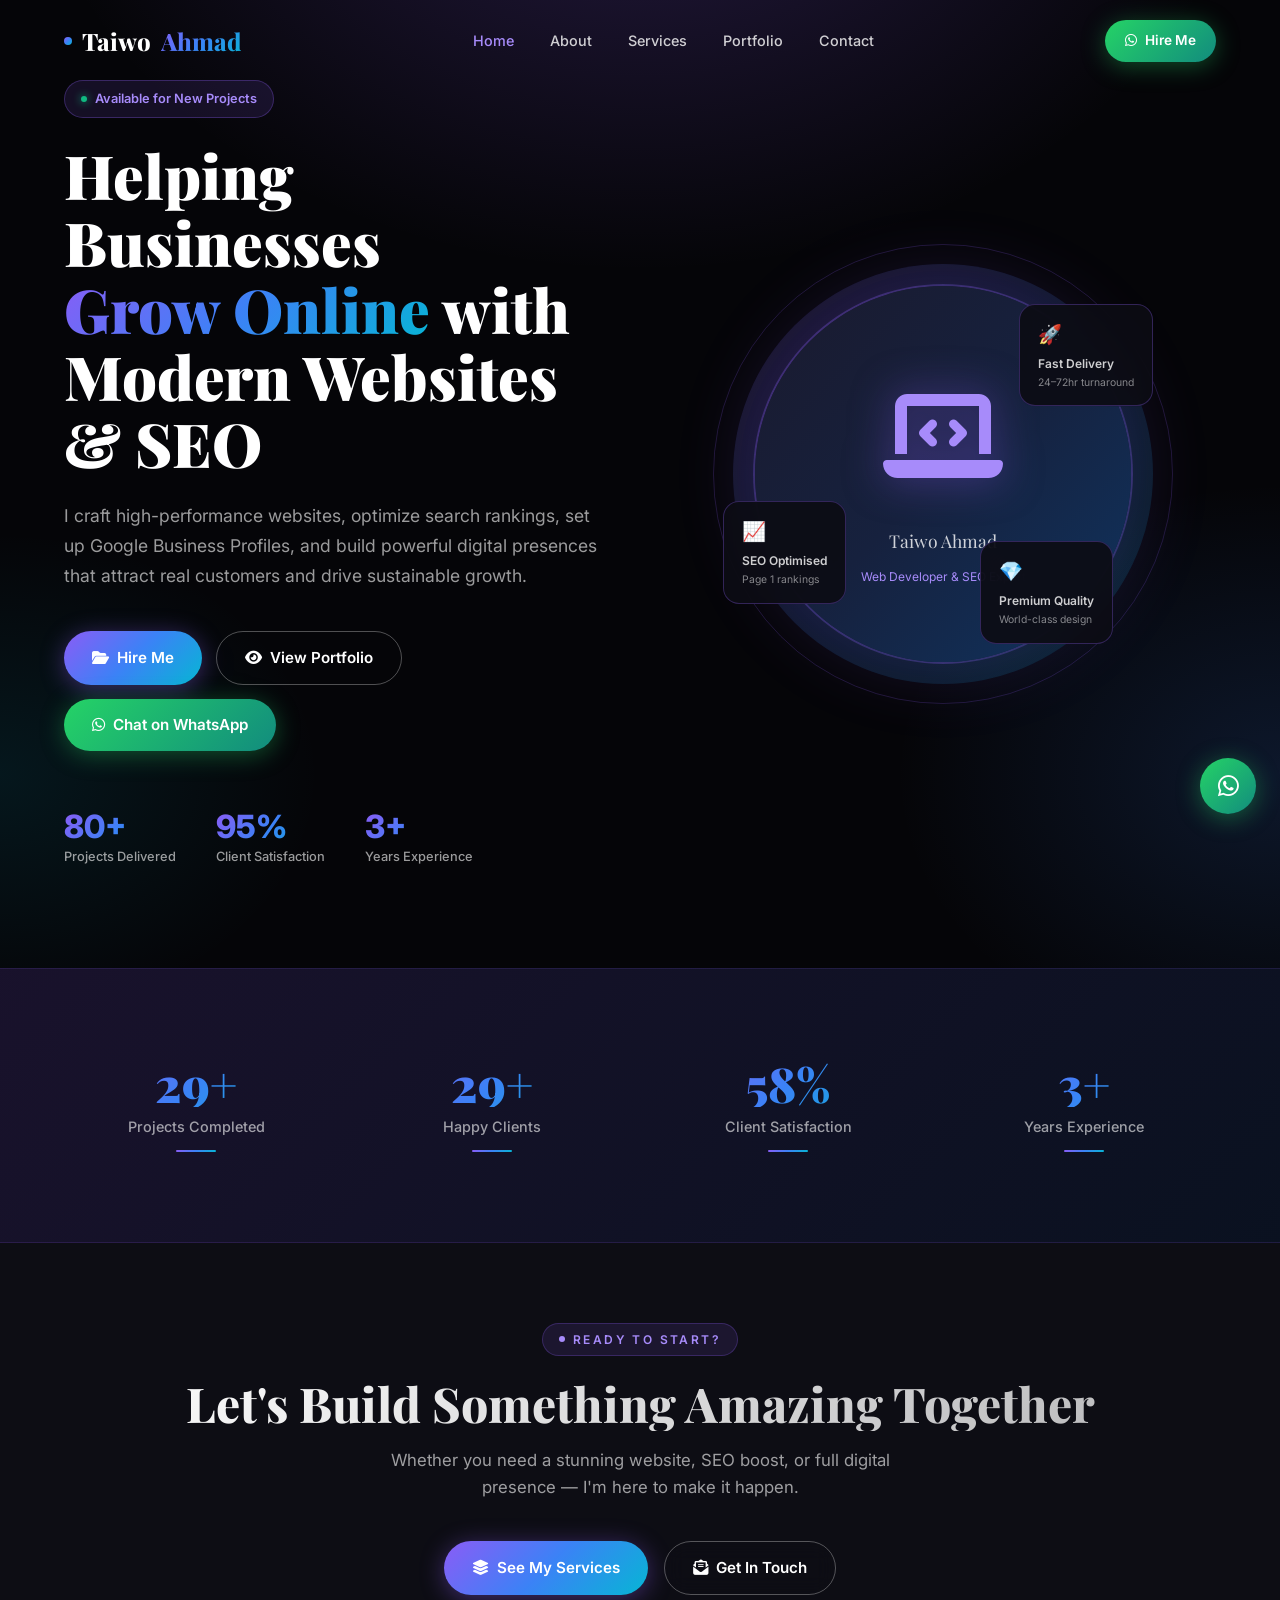
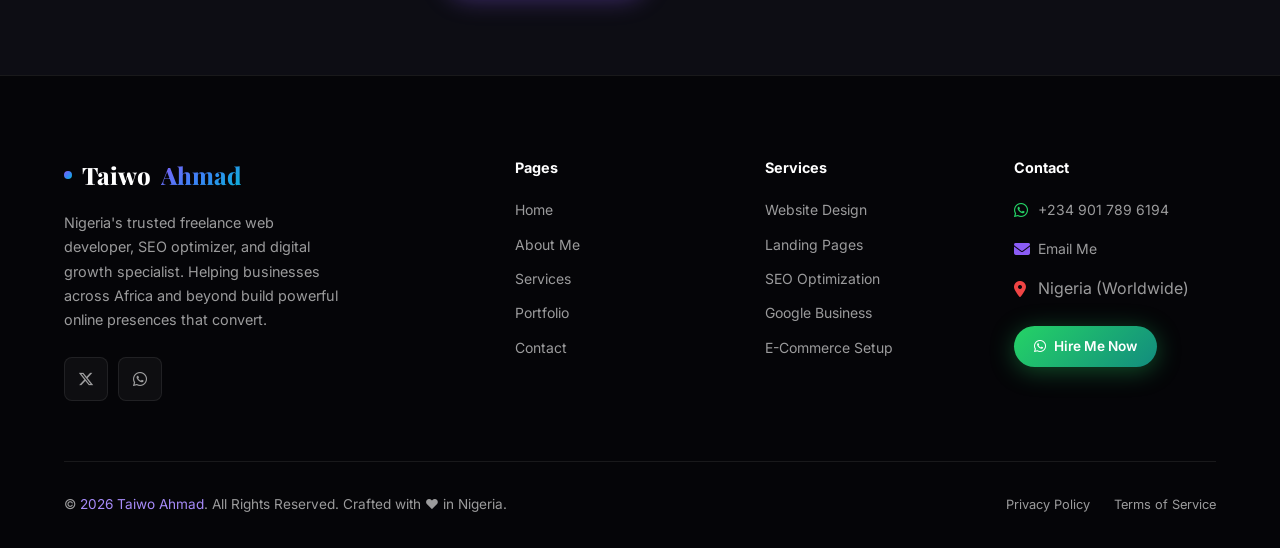
==== commit 796e8d27: "feat: ProForms embed in contact + luxury bottom nav icons with always-visible labels" ====
--- a/index.html
+++ b/index.html
@@ -50,23 +50,23 @@
   <nav id="mobile-bottom-nav" aria-label="Mobile navigation">
     <div class="bottom-nav-inner">
       <a href="index.html" class="bottom-nav-item active" aria-label="Home">
-        <i class="fas fa-house"></i>
+        <i class="fas fa-gem"></i>
         <span>Home</span>
       </a>
       <a href="about.html" class="bottom-nav-item" aria-label="About">
-        <i class="fas fa-user"></i>
+        <i class="fas fa-user-tie"></i>
         <span>About</span>
       </a>
       <a href="services.html" class="bottom-nav-item" aria-label="Services">
-        <i class="fas fa-bolt"></i>
+        <i class="fas fa-layer-group"></i>
         <span>Services</span>
       </a>
       <a href="portfolio.html" class="bottom-nav-item" aria-label="Portfolio">
-        <i class="fas fa-briefcase"></i>
+        <i class="fas fa-folder-open"></i>
         <span>Work</span>
       </a>
       <a href="contact.html" class="bottom-nav-item wa-item" aria-label="Contact">
-        <i class="fas fa-paper-plane"></i>
+        <i class="fas fa-envelope-open-text"></i>
         <span>Contact</span>
       </a>
     </div>
@@ -90,7 +90,7 @@
           </p>
           <div class="hero-btns">
             <a href="https://wa.me/2349017896194" target="_blank" rel="noopener" class="btn btn-primary" id="hero-hire">
-              <i class="fas fa-briefcase"></i> Hire Me
+              <i class="fas fa-folder-open"></i> Hire Me
             </a>
             <a href="portfolio.html" class="btn btn-outline" id="hero-portfolio">
               <i class="fas fa-eye"></i> View Portfolio
@@ -182,8 +182,8 @@
         <h2 class="section-title">Let's Build Something Amazing Together</h2>
         <p class="section-subtitle" style="margin:0 auto 40px;">Whether you need a stunning website, SEO boost, or full digital presence — I'm here to make it happen.</p>
         <div style="display:flex;gap:16px;flex-wrap:wrap;justify-content:center;">
-          <a href="services.html" class="btn btn-primary"><i class="fas fa-bolt"></i> See My Services</a>
-          <a href="contact.html" class="btn btn-outline"><i class="fas fa-paper-plane"></i> Get In Touch</a>
+          <a href="services.html" class="btn btn-primary"><i class="fas fa-layer-group"></i> See My Services</a>
+          <a href="contact.html" class="btn btn-outline"><i class="fas fa-envelope-open-text"></i> Get In Touch</a>
         </div>
       </div>
     </div>
--- a/style.css
+++ b/style.css
@@ -159,20 +159,20 @@
   position: fixed;
   bottom: 0; left: 0; right: 0;
   height: var(--bottom-nav-h);
-  background: rgba(5,5,8,0.95);
-  backdrop-filter: blur(24px);
-  -webkit-backdrop-filter: blur(24px);
-  border-top: 1px solid rgba(139,92,246,0.2);
+  background: rgba(8,6,14,0.97);
+  backdrop-filter: blur(28px);
+  -webkit-backdrop-filter: blur(28px);
+  border-top: 1px solid rgba(139,92,246,0.18);
   z-index: 1000;
-  padding: 0 8px;
-  box-shadow: 0 -8px 32px rgba(0,0,0,0.5);
+  padding: 0 4px;
+  box-shadow: 0 -4px 40px rgba(0,0,0,0.6), 0 -1px 0 rgba(139,92,246,0.1);
 }
 .bottom-nav-inner {
   display: flex;
   align-items: center;
   justify-content: space-around;
   height: 100%;
-  max-width: 500px;
+  max-width: 520px;
   margin: 0 auto;
 }
 .bottom-nav-item {
@@ -180,54 +180,75 @@
   flex-direction: column;
   align-items: center;
   justify-content: center;
-  gap: 4px;
+  gap: 3px;
   text-decoration: none;
-  color: rgba(255,255,255,0.45);
-  padding: 8px 12px;
-  border-radius: 14px;
+  color: rgba(255,255,255,0.38);
+  padding: 6px 10px;
+  border-radius: 16px;
   transition: var(--transition);
   flex: 1;
+  min-width: 52px;
   position: relative;
 }
 .bottom-nav-item i {
-  font-size: 1.25rem;
-  transition: var(--transition);
+  font-size: 1.15rem;
+  transition: transform 0.25s cubic-bezier(0.34,1.56,0.64,1), color 0.2s ease;
+  line-height: 1;
 }
 .bottom-nav-item span {
-  font-size: 0.6rem;
-  font-weight: 600;
-  letter-spacing: 0.05em;
+  font-size: 0.58rem;
+  font-weight: 700;
+  letter-spacing: 0.06em;
   text-transform: uppercase;
   transition: var(--transition);
+  display: block; /* always visible */
+  line-height: 1;
 }
 .bottom-nav-item:hover {
-  color: var(--purple-light);
-}
+  color: rgba(255,255,255,0.65);
+}
+.bottom-nav-item:hover i {
+  transform: translateY(-2px);
+}
+
+/* Active state — luxury glowing pill */
 .bottom-nav-item.active {
   color: var(--white);
+  background: linear-gradient(135deg, rgba(139,92,246,0.22) 0%, rgba(59,130,246,0.15) 100%);
+  border: 1px solid rgba(139,92,246,0.3);
+  box-shadow: 0 0 20px rgba(139,92,246,0.2), inset 0 1px 0 rgba(255,255,255,0.06);
 }
 .bottom-nav-item.active i {
   background: var(--gradient-primary);
   -webkit-background-clip: text;
   -webkit-text-fill-color: transparent;
   background-clip: text;
-  filter: drop-shadow(0 0 8px rgba(139,92,246,0.6));
+  filter: drop-shadow(0 0 6px rgba(139,92,246,0.7));
+  transform: translateY(-1px);
 }
 .bottom-nav-item.active span {
-  color: var(--purple-light);
-}
-.bottom-nav-item.active::before {
-  content: '';
-  position: absolute;
-  top: 0; left: 50%;
-  transform: translateX(-50%);
-  width: 32px; height: 3px;
   background: var(--gradient-primary);
-  border-radius: 0 0 4px 4px;
-}
-/* WhatsApp nav item special style */
-.bottom-nav-item.wa-item { color: #25d366; }
-.bottom-nav-item.wa-item.active i { background: linear-gradient(135deg,#25D366,#128C7E); -webkit-background-clip: text; -webkit-text-fill-color: transparent; }
+  -webkit-background-clip: text;
+  -webkit-text-fill-color: transparent;
+  background-clip: text;
+}
+
+/* WhatsApp / Contact item accent */
+.bottom-nav-item.wa-item { color: rgba(37,211,102,0.45); }
+.bottom-nav-item.wa-item.active {
+  background: linear-gradient(135deg, rgba(37,211,102,0.15) 0%, rgba(18,140,126,0.1) 100%);
+  border-color: rgba(37,211,102,0.3);
+  box-shadow: 0 0 20px rgba(37,211,102,0.15), inset 0 1px 0 rgba(255,255,255,0.04);
+}
+.bottom-nav-item.wa-item.active i {
+  background: linear-gradient(135deg,#25D366,#128C7E);
+  -webkit-background-clip: text; -webkit-text-fill-color: transparent;
+  filter: drop-shadow(0 0 6px rgba(37,211,102,0.6));
+}
+.bottom-nav-item.wa-item.active span {
+  background: linear-gradient(135deg,#25D366,#128C7E);
+  -webkit-background-clip: text; -webkit-text-fill-color: transparent;
+}
 
 /* =====================================================
    FLOATING WHATSAPP
@@ -509,10 +530,4 @@
   .container { padding: 0 16px; }
   .hero-stats { flex-direction: column; gap: 20px; }
   .counters-grid { grid-template-columns: 1fr 1fr; }
-  .bottom-nav-item span { display: none; }
-  .bottom-nav-item i { font-size: 1.4rem; }
-  #mobile-bottom-nav { height: 60px; }
-  body { padding-bottom: 60px; }
-  #footer { padding-bottom: calc(32px + 60px); }
-  #float-wa { bottom: calc(60px + 12px); }
-}
+}
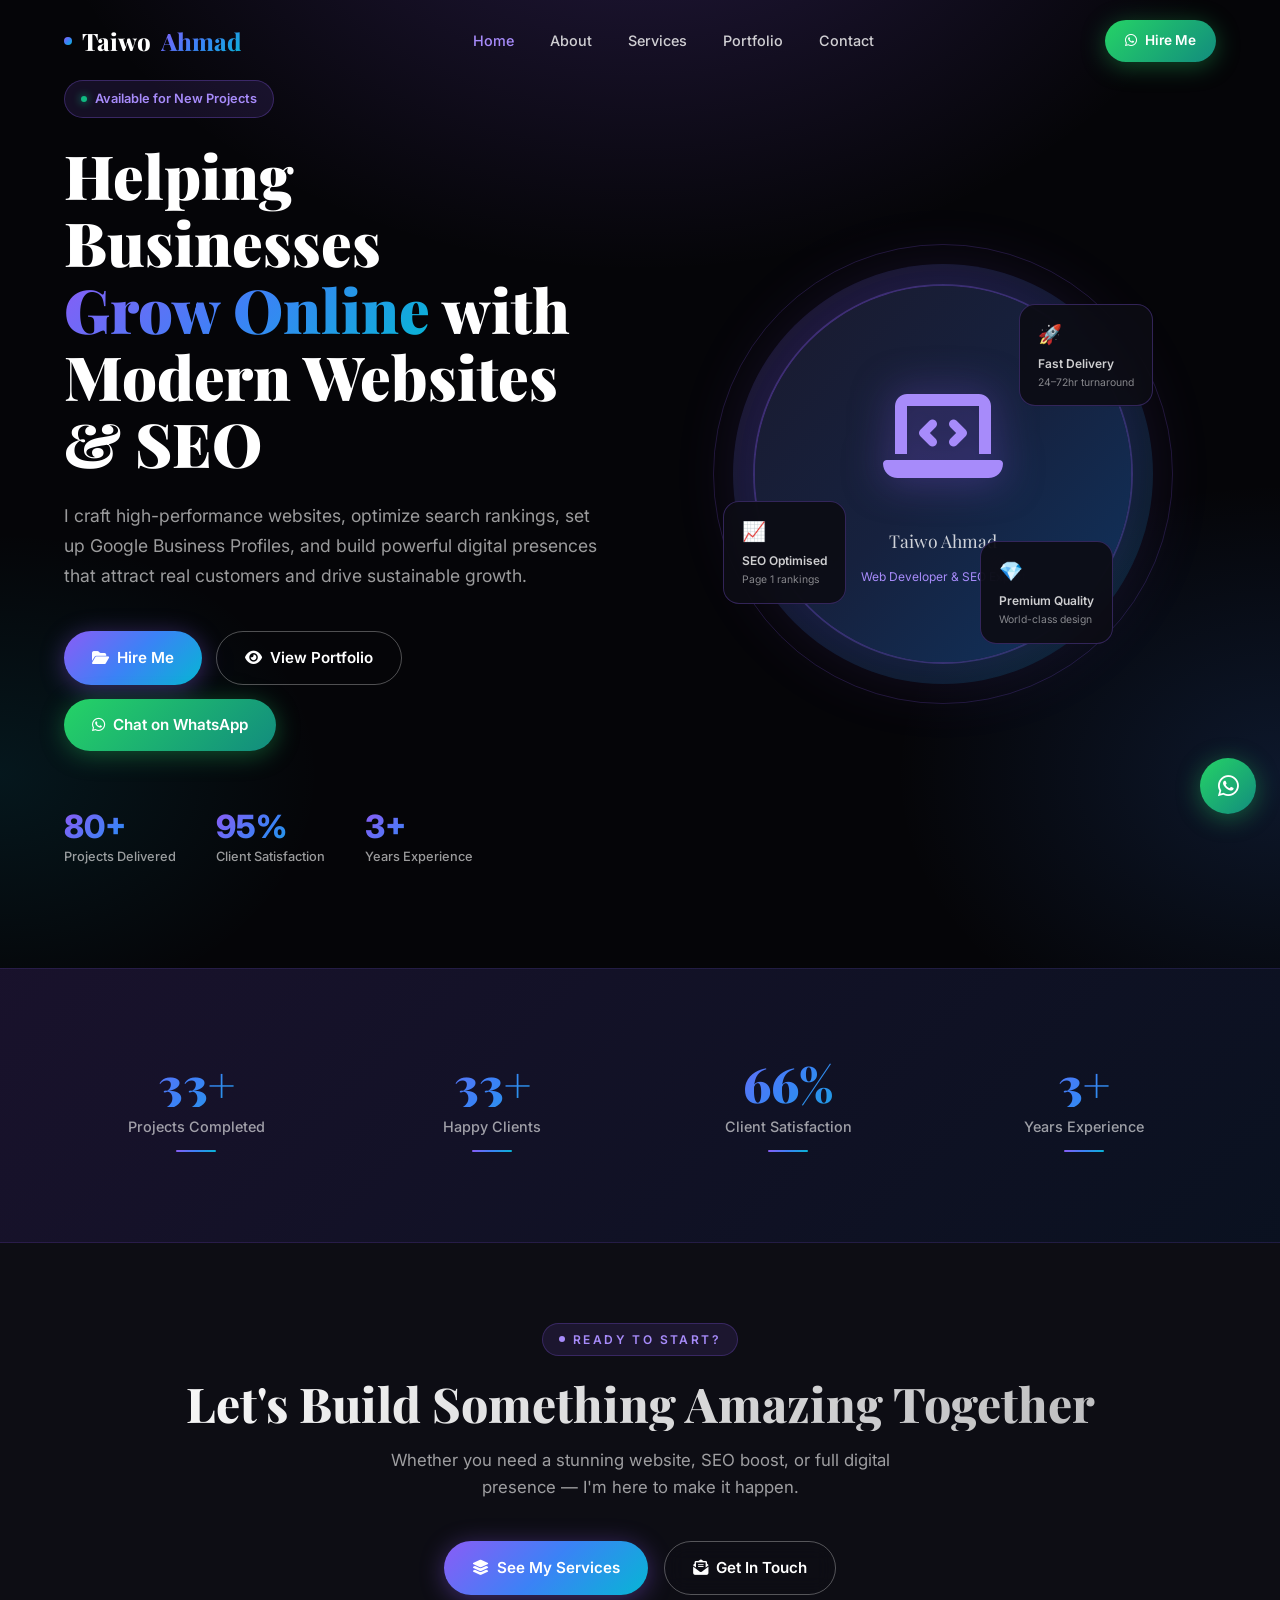
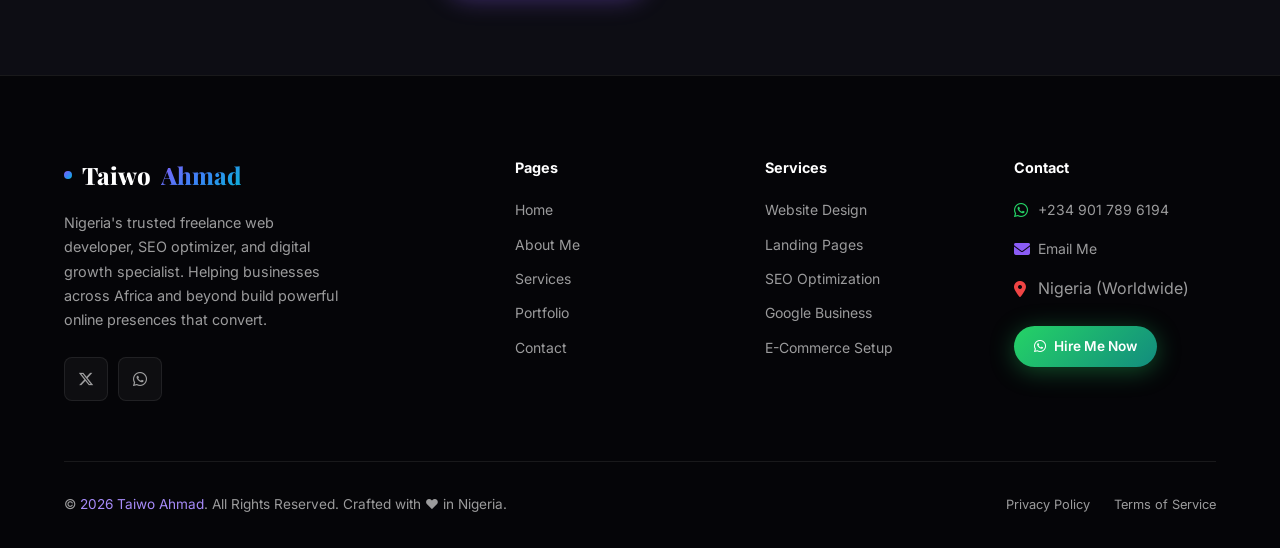
==== commit 5636e01e: "Add Google site verification meta tag Added Google site verification meta tag for SEO." ====
--- a/index.html
+++ b/index.html
@@ -3,6 +3,7 @@
 <head>
   <meta charset="UTF-8" />
   <meta name="viewport" content="width=device-width, initial-scale=1.0" />
+  <meta name="google-site-verification" content="vERXWvA7qI_Mig9m1gCKgMhdc4xwQk7UTLpMdnRj_6k" />
   <title>Taiwo Ahmad | Web Developer & SEO Specialist | Nigeria</title>
   <meta name="description" content="Taiwo Ahmad is a professional Nigerian freelance website developer, SEO optimizer, and digital growth specialist helping businesses grow online with modern websites and proven SEO strategies." />
   <meta name="keywords" content="Nigerian web developer, SEO specialist Nigeria, website design Nigeria, Google Business setup, digital marketing Nigeria" />
